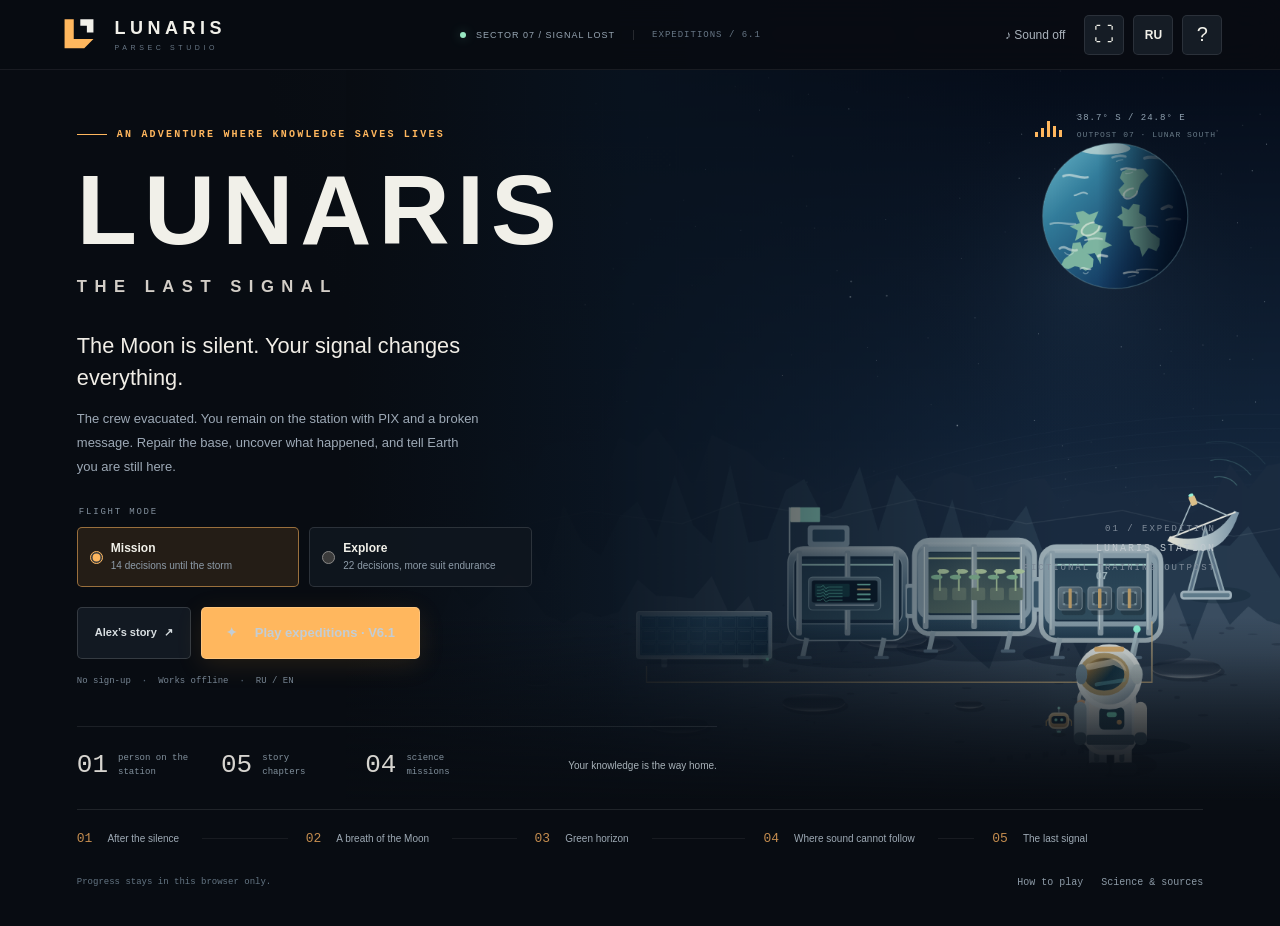
==== LUNARIS-Play.html @ d99a349c "Publish LUNARIS by Parsec Studio with Space Apps materials" ====
<!doctype html>
<html lang="en">
  <head>
    <meta charset="utf-8" />
    <meta name="viewport" content="width=device-width,initial-scale=1,viewport-fit=cover" />
    <meta name="theme-color" content="#080c12" />
    <meta
      name="description"
      content="LUNARIS: The Last Signal. Restore a lunar outpost, explore science and find a way home."
    />
    <meta name="color-scheme" content="dark" />
    <meta name="author" content="Parsec Studio" />
    <meta
      name="si-code-assistance"
      content="ChatGPT assisted code development, testing and debugging; human authorship and direction: Parsec Studio."
    />
    <meta
      name="si-artwork"
      content="SI-generated environments carry visible marks; see docs/AI_DISCLOSURE.md and docs/ASSET_MANIFEST.json."
    />
    <meta
      name="si-audio"
      content="Procedural Web Audio effects, no generated speech or AI audio-model service; audio code received ChatGPT assistance."
    />
    <meta name="release-date" content="2026-11-14" />
    <meta name="lunaris-build" content="6.1-studio-cleanup" />
    <title>LUNARIS · The Last Signal | Parsec Studio</title>
    <link
      rel="icon"
      href="data:image/svg+xml,%3Csvg%20xmlns%3D%22http%3A%2F%2Fwww.w3.org%2F2000%2Fsvg%22%20viewBox%3D%220%200%2064%2064%22%20fill%3D%22none%22%3E%0A%20%20%3Ctitle%3ELUNARIS%3C%2Ftitle%3E%0A%20%20%3Crect%20width%3D%2264%22%20height%3D%2264%22%20rx%3D%2212%22%20fill%3D%22%23080C12%22%2F%3E%0A%20%20%3Cpath%20d%3D%22M10%208h14v30h30L40%2052H10V8Z%22%20fill%3D%22%23FFB75E%22%2F%3E%0A%20%20%3Cpath%20d%3D%22M34%208h20v20H44V18H34V8Z%22%20fill%3D%22%23F1F0E9%22%2F%3E%0A%3C%2Fsvg%3E%0A"
    />
    <style>
:root {
  color-scheme: dark;
  --bg: #09131f;
  --text: #e7f1f4;
  --muted: #a5bac6;
  --mint: #8af3d3;
  --amber: #ffca85;
  --header: 76px;
  font-family:
    Inter,
    ui-sans-serif,
    -apple-system,
    BlinkMacSystemFont,
    'Segoe UI',
    Arial,
    sans-serif;
}
* {
  box-sizing: border-box;
}
html,
body {
  margin: 0;
  min-height: 100%;
  background: var(--bg);
  color: var(--text);
}
body {
  overscroll-behavior: none;
}
button,
input {
  font: inherit;
}
button {
  color: inherit;
  cursor: pointer;
  border: 0;
  transition:
    background 0.15s,
    transform 0.15s;
}
button:disabled {
  opacity: 0.45;
  cursor: not-allowed;
}
button:active:not(:disabled) {
  transform: translateY(1px);
}
button,
input,
a {
  -webkit-tap-highlight-color: transparent;
}
button:focus-visible,
input:focus-visible,
a:focus-visible,
canvas:focus-visible {
  outline: 2px solid var(--mint);
  outline-offset: 4px;
}
[hidden] {
  display: none !important;
}
h1,
h2,
h3,
p {
  margin-top: 0;
}
h2 {
  font-size: 27px;
  letter-spacing: -0.5px;
  margin-bottom: 0;
}
p {
  line-height: 1.7;
}
a {
  color: var(--mint);
  text-underline-offset: 4px;
}
svg {
  display: block;
  max-width: 100%;
}
.topbar {
  height: var(--header);
  display: flex;
  align-items: center;
  justify-content: space-between;
  padding: 0 clamp(18px, 4vw, 64px);
  gap: 15px;
  border-bottom: 1px solid #243845;
  position: relative;
  z-index: 2;
  background: #09131ff5;
}
.brand {
  display: flex;
  gap: 14px;
  align-items: center;
  background: none;
  text-align: left;
  font-weight: 800;
  font-size: 20px;
  letter-spacing: 4px;
  padding: 0;
}
.brand small {
  display: block;
  font-size: 8px;
  font-weight: 500;
  letter-spacing: 2.7px;
  color: #a2b6c3;
  margin-top: 5px;
}

.brand-mark {
  display: block;
  width: 42px;
  height: 42px;
  flex: 0 0 42px;
}
.brand-mark svg {
  display: block;
  width: 100%;
  height: 100%;
}
@media (max-width: 700px) {
  .brand-mark {
    width: 32px;
    height: 32px;
    flex-basis: 32px;
  }
}

.status {
  display: flex;
  gap: 10px;
  align-items: center;
  font-size: 10px;
  letter-spacing: 1.5px;
  color: #a9beca;
}
.status i,
.location i {
  width: 6px;
  height: 6px;
  border-radius: 50%;
  background: var(--mint);
  display: block;
  box-shadow: 0 0 12px #8af3d355;
  flex: none;
}
.top-actions {
  display: flex;
  align-items: center;
  gap: 10px;
}
.quiet {
  background: none;
  color: var(--muted);
  padding: 10px;
  min-height: 40px;
  font-size: 12px;
}
.language,
.square {
  background: #142633;
  border: 1px solid #385360;
  border-radius: 7px;
  min-width: 40px;
  height: 40px;
  display: grid;
  place-items: center;
}
.language {
  font-size: 12px;
  font-weight: 750;
}
.square {
  font-size: 20px;
}
.home {
  position: relative;
  isolation: isolate;
  overflow: hidden;
  max-width: 1600px;
  margin: auto;
  min-height: calc(100svh - var(--header));
  padding: 62px clamp(22px, 5vw, 80px) 24px;
}
.cover-wrap {
  position: absolute;
  z-index: -1;
  top: -25px;
  right: -80px;
  width: 1100px;
  height: 745px;
  pointer-events: none;
}
.cover-wrap:after {
  content: '';
  position: absolute;
  inset: 0;
  background: linear-gradient(0deg, var(--bg), transparent 28%);
}
#cover {
  width: 100%;
  height: 100%;
  object-fit: cover;
  image-rendering: pixelated;
}
.hero {
  max-width: 555px;
}
.eyebrow {
  font-size: 11px;
  letter-spacing: 2px;
  text-transform: uppercase;
  display: flex;
  align-items: center;
  gap: 10px;
  font-weight: 650;
  color: var(--mint);
  margin-bottom: 23px;
}
.eyebrow i {
  width: 25px;
  height: 1px;
  background: var(--mint);
}
h1 {
  font-size: clamp(58px, 6.3vw, 92px);
  line-height: 1;
  letter-spacing: 7px;
  margin: 0 0 25px;
  font-weight: 850;
}
h1 span {
  font-size: clamp(13px, 1.4vw, 21px);
  letter-spacing: 6px;
  display: block;
  margin-top: 14px;
  color: #bfd5de;
  font-weight: 550;
  line-height: 1.5;
}
.tagline {
  font-size: 18px;
  line-height: 1.6;
  max-width: 420px;
  margin-bottom: 14px;
}
.story {
  color: #afc4d1;
  font-size: 14px;
  max-width: 400px;
  line-height: 1.85;
  margin-bottom: 24px;
}
.mode {
  border: 0;
  padding: 0;
  margin: 0 0 21px;
  display: flex;
  gap: 8px;
  max-width: 480px;
}
.mode legend {
  font-size: 10px;
  letter-spacing: 1.3px;
  color: #a5bdc8;
  text-transform: uppercase;
  margin-bottom: 9px;
}
.mode label {
  display: flex;
  align-items: center;
  gap: 8px;
  border: 1px solid #395462;
  border-radius: 8px;
  background: #10212deb;
  padding: 11px;
  cursor: pointer;
  flex: 1;
}
.mode label:has(input:checked) {
  border-color: #83d7bc;
  background: #17342fe8;
}
.mode input {
  accent-color: var(--mint);
  margin: 0;
}
.mode strong {
  font-size: 12px;
  display: block;
  margin-bottom: 4px;
}
.mode small {
  font-size: 10px;
  color: #b0c4cd;
  display: block;
  line-height: 1.4;
}
.hero-buttons {
  display: flex;
  gap: 10px;
  flex-wrap: wrap;
}
.primary,
.secondary,
.action {
  display: inline-flex;
  align-items: center;
  justify-content: center;
  gap: 18px;
  border-radius: 8px;
  min-height: 48px;
  padding: 13px 24px;
  font-size: 14px;
  font-weight: 700;
  line-height: 1.4;
}
.primary {
  background: var(--mint);
  color: #112820;
  border: 1px solid var(--mint);
}
.primary:hover {
  background: #b0ffe6;
}
.secondary {
  background: #142937;
  border: 1px solid #3d5e6b;
  color: #d6e8ed;
}
.secondary:hover {
  background: #254250;
  border-color: #6b9f9c;
}
.hero-buttons .primary {
  min-width: 220px;
}
.features {
  display: flex;
  align-items: center;
  gap: 10px;
  margin-top: 17px;
  color: #a4bbc8;
  font-size: 10px;
}
.features b {
  color: #688897;
}
.stamp {
  position: absolute;
  right: 7%;
  top: 35%;
  text-align: right;
  display: flex;
  flex-direction: column;
  gap: 5px;
  color: #8ba8bb;
  font:
    10px ui-monospace,
    monospace;
  letter-spacing: 1px;
}
.stamp strong {
  color: #b6c6d0;
  font-size: 10px;
  font-weight: 500;
}
.stamp small {
  font-size: 8px;
}
.chapter-preview {
  display: grid;
  grid-template-columns: repeat(5, minmax(0, 1fr));
  border-top: 1px solid #314552;
  margin-top: 65px;
  padding-top: 22px;
  gap: 18px;
}
.preview {
  display: flex;
  align-items: center;
  gap: 12px;
  min-width: 0;
}
.preview span {
  font:
    20px ui-monospace,
    monospace;
  color: #658599;
}
.preview strong {
  font-size: 11px;
  font-weight: 500;
  line-height: 1.5;
  color: #c2d4de;
}
.home-footer {
  display: flex;
  justify-content: space-between;
  gap: 20px;
  align-items: center;
  margin-top: 28px;
  font-size: 10px;
  color: #9eb5c3;
}
.home-footer div {
  display: flex;
  gap: 18px;
}
.home-footer button {
  background: none;
  padding: 8px 0;
  color: #bfd2dc;
  font-size: 11px;
  min-height: 40px;
}
.game {
  height: calc(100dvh - var(--header));
  min-height: 550px;
  display: flex;
  flex-direction: column;
  max-width: 1600px;
  margin: auto;
}
.instruments {
  display: flex;
  gap: 24px;
  padding: 14px 24px;
  border-bottom: 1px solid #263e4b;
  background: #0d1b27;
}
.resources {
  display: grid;
  grid-template-columns: repeat(4, minmax(0, 1fr));
  gap: 26px;
  flex: 1;
}
.resource {
  min-width: 0;
  --color: #8af3d3;
}
.resource[data-key='air'] {
  --color: #85ccf6;
}
.resource[data-key='water'] {
  --color: #aaaefe;
}
.resource[data-key='crops'] {
  --color: #c0dd8f;
}
.resource-top {
  display: flex;
  justify-content: space-between;
  gap: 6px;
  font-size: 11px;
  line-height: 1.4;
  align-items: center;
  color: #c3d4de;
}
.resource strong {
  font:
    17px ui-monospace,
    monospace;
  color: var(--text);
}
.meter {
  height: 3px;
  background: #2d4654;
  margin-top: 9px;
  overflow: hidden;
}
.meter i {
  display: block;
  height: 100%;
  background: var(--color);
  transition: width 0.2s;
}
.resource.low .meter i {
  background: #ffae99;
}
.countdown {
  display: grid;
  grid-template-columns: auto 36px;
  gap: 6px 14px;
  align-items: center;
  min-width: 155px;
  border-left: 1px solid #314651;
  padding-left: 24px;
}
.countdown > span {
  font-size: 10px;
  max-width: 120px;
  color: #bed1dc;
  line-height: 1.4;
}
.countdown strong {
  font:
    26px ui-monospace,
    monospace;
  color: var(--amber);
  grid-row: span 2;
}
.countdown > div {
  height: 3px;
  background: #33404b;
}
.countdown i {
  display: block;
  height: 3px;
  background: var(--amber);
}
.objective-row {
  display: flex;
  align-items: center;
  gap: 14px;
  padding: 13px 24px;
  background: #122735;
  border-bottom: 1px solid #3b5461;
  min-height: 76px;
}
.chapter-number {
  border: 1px solid #4a6976;
  color: var(--mint);
  font:
    22px ui-monospace,
    monospace;
  min-width: 43px;
  height: 43px;
  display: grid;
  place-items: center;
  border-radius: 6px;
}
.objective-copy {
  flex: 1;
  min-width: 0;
}
.objective-copy > span {
  font-size: 10px;
  color: #afc5d2;
  letter-spacing: 1px;
  text-transform: uppercase;
  display: block;
  margin-bottom: 5px;
}
.objective-copy strong {
  font-size: 12px;
  font-weight: 500;
  line-height: 1.45;
  display: block;
}
.dots {
  display: flex;
  gap: 5px;
  margin: 0 15px;
}
.dots i {
  width: 15px;
  height: 4px;
  background: #35515e;
}
.dots i.active {
  background: var(--mint);
}
.dots i.past {
  background: #3e9b88;
}
.stage {
  position: relative;
  min-height: 250px;
  flex: 1;
  overflow: hidden;
  background: #102030;
}
#world {
  width: 100%;
  height: 100%;
  display: block;
  touch-action: none;
  outline-offset: -3px;
  image-rendering: pixelated;
}
.location {
  position: absolute;
  left: 20px;
  top: 17px;
  padding: 9px 12px;
  border: 1px solid #426473;
  background: #0c1b29ed;
  border-radius: 5px;
  display: flex;
  align-items: center;
  gap: 9px;
  font:
    10px ui-monospace,
    monospace;
  pointer-events: none;
  max-width: calc(100% - 40px);
}
#suit {
  color: var(--amber);
  border-left: 1px solid #46606a;
  padding-left: 10px;
}
.pix {
  position: absolute;
  left: 20px;
  bottom: 18px;
  max-width: 330px;
  display: flex;
  gap: 11px;
  align-items: center;
  background: #0b1c2df2;
  border: 1px solid #456271;
  border-radius: 9px;
  padding: 12px;
}
.pix-face {
  background: #ffcc8b;
  color: #1c3447;
  border: 3px solid #9f8d73;
  display: grid;
  place-items: center;
  width: 32px;
  height: 30px;
  flex: none;
  font-size: 20px;
  box-shadow: 0 3px 0 #102534;
}
.pix div > span {
  font-size: 9px;
  color: #ffcf91;
  letter-spacing: 1px;
}
.pix p {
  font-size: 10px;
  line-height: 1.55;
  color: #cee0e8;
  margin: 4px 0 0;
}
.pix button {
  background: #254554;
  color: #c9e9ea;
  border-radius: 5px;
  min-width: 32px;
  height: 36px;
}
.nearby {
  position: absolute;
  left: 50%;
  bottom: 25px;
  transform: translateX(-50%);
  background: #15382ff2;
  border: 1px solid #6ac9ad;
  color: #c4ffe9;
  padding: 9px 13px;
  border-radius: 7px;
  font-size: 11px;
  pointer-events: none;
  max-width: 90%;
  text-align: center;
}
.nearby:empty {
  display: none;
}
.controls {
  display: flex;
  align-items: center;
  gap: 22px;
  padding: 10px 24px;
  background: #0d1b27;
  border-top: 1px solid #304b5b;
  flex-shrink: 0;
}
.keyboard {
  display: flex;
  gap: 10px;
  align-items: center;
  color: #afc5d2;
  font-size: 11px;
  flex: 1;
}
kbd {
  font:
    10px ui-monospace,
    monospace;
  border: 1px solid #476574;
  padding: 7px;
  border-radius: 4px;
  background: #1a2c3a;
  color: #d2e5ec;
}
.tools {
  display: flex;
  gap: 9px;
}
.compact {
  padding: 9px 12px;
  font-size: 11px;
  gap: 8px;
  min-height: 40px;
}
.compact b {
  font-size: 18px;
}
.action {
  background: #213c3d;
  color: #aeffe2;
  border: 1px solid #4a8d7d;
  min-width: 135px;
  min-height: 44px;
  padding: 10px 16px;
  gap: 12px;
}
.action.ready {
  background: #8af3d3;
  color: #10291f;
}
.action b {
  font:
    12px ui-monospace,
    monospace;
  border: 1px solid currentColor;
  border-radius: 4px;
  width: 22px;
  height: 22px;
  display: grid;
  place-items: center;
}
.model-note {
  font-size: 9px;
  color: #9eb4c2;
  text-align: center;
  padding: 4px 12px 7px;
  margin: 0;
  line-height: 1.3;
}
.dpad {
  display: none;
}
.modal {
  position: fixed;
  inset: 0;
  background: #020a14c9;
  backdrop-filter: blur(7px);
  z-index: 20;
  display: flex;
  align-items: center;
  justify-content: center;
  padding: 24px;
  overflow: auto;
}
.modal-panel {
  width: 590px;
  max-width: 100%;
  max-height: calc(100dvh - 48px);
  overflow: auto;
  background: #102131;
  border: 1px solid #526f7d;
  border-radius: 16px;
  padding: 28px;
  box-shadow: 0 30px 100px #0008;
  scrollbar-color: #547b8d #122330;
  overscroll-behavior: contain;
}
.modal-panel > header {
  display: flex;
  align-items: flex-start;
  justify-content: space-between;
  gap: 15px;
  margin-bottom: 20px;
}
.modal .eyebrow {
  font-size: 9px;
  margin-bottom: 11px;
}
.modal .square {
  flex: none;
}
.modal footer {
  display: flex;
  gap: 10px;
  flex-wrap: wrap;
  margin-top: 23px;
}
.modal footer:empty {
  display: none;
}
#modal-body > p {
  font-size: 13px;
  color: #c2d5de;
  margin-bottom: 18px;
}
.modal footer .primary {
  flex: 1;
}
.brief-count {
  display: block;
  font:
    65px ui-monospace,
    monospace;
  color: #8af3d3;
  margin: 18px 0 24px;
  opacity: 0.7;
}
.note {
  padding: 14px 16px;
  background: #1a3343;
  border-left: 2px solid var(--mint);
  font-size: 12px;
  color: #ccdee6;
  line-height: 1.7;
  margin: 16px 0;
  border-radius: 0 7px 7px 0;
}
.note.warning {
  border-color: var(--amber);
  color: #f3d1a7;
}
.source-list {
  padding-left: 20px;
  display: grid;
  gap: 13px;
  font-size: 12px;
  line-height: 1.5;
}
.source-list a {
  overflow-wrap: anywhere;
}
.archive {
  border: 1px solid #466271;
  background: #142e40;
  padding: 17px;
  border-radius: 9px;
  margin: 20px 0;
}
.archive h3 {
  font:
    11px ui-monospace,
    monospace;
  color: var(--amber);
  letter-spacing: 1px;
}
.archive p {
  font-size: 12px;
  color: #c5d8e1;
}
.archive a {
  font-size: 12px;
  display: inline-block;
  margin: 4px 14px 4px 0;
}
.credit {
  font-size: 10px !important;
  line-height: 1.7;
  color: #acc2cf !important;
  border-top: 1px solid #334a58;
  padding-top: 14px;
}
.circuit-labels {
  display: flex;
  justify-content: space-between;
  color: var(--mint);
  font:
    10px ui-monospace,
    monospace;
  margin: 16px 0 9px;
}
.circuit {
  display: grid;
  grid-template-columns: repeat(4, 1fr);
  gap: 6px;
  padding: 10px;
  background: #081723;
  border: 1px solid #2d4d5d;
  border-radius: 9px;
}
.tile {
  padding: 0;
  aspect-ratio: 1.35;
  background: #223e51;
  border: 1px solid #4e7184;
  border-radius: 5px;
  display: grid;
  place-items: center;
}
.tile:hover {
  background: #35596b;
}
.tile svg {
  width: 64%;
  height: 90%;
}
.circuit-state {
  margin: 12px 0;
  font:
    11px ui-monospace,
    monospace;
  color: var(--amber);
}
.circuit-state.good {
  color: var(--mint);
}
.mini-hint {
  background: none;
  padding: 7px 0;
  color: #a2ead6;
  font-size: 11px;
  text-decoration: underline;
  text-underline-offset: 4px;
  min-height: 36px;
}
.error {
  font-size: 12px;
  color: #ffb6a6;
  line-height: 1.6;
  margin-top: 12px;
}
.error:empty {
  display: none;
}
.allocation {
  display: flex;
  gap: 12px;
  align-items: center;
  padding: 14px 0;
  border-bottom: 1px solid #304959;
}
.allocation-label {
  flex: 1;
  font-size: 13px;
}
.allocation-label small {
  display: block;
  color: #b0c8d4;
  margin-top: 5px;
  font-size: 11px;
}
.stepper {
  display: flex;
  align-items: center;
  gap: 12px;
}
.stepper button {
  width: 42px;
  height: 42px;
  background: #284b5f;
  border: 1px solid #5e8295;
  border-radius: 7px;
  font-size: 20px;
}
.stepper output {
  font:
    22px ui-monospace,
    monospace;
  width: 24px;
  text-align: center;
}
.allocation-total {
  display: flex;
  justify-content: space-between;
  margin: 17px 0;
  font-size: 13px;
}
.allocation-total strong {
  color: var(--mint);
}
.choice {
  width: 100%;
  text-align: left;
  border: 1px solid #4a6c7d;
  border-radius: 10px;
  padding: 18px;
  background: #193546;
  margin-top: 12px;
  display: block;
}
.choice:hover:not(:disabled) {
  border-color: #89dbbd;
  background: #254b55;
}
.choice strong {
  display: block;
  font-size: 15px;
  margin-bottom: 8px;
  color: #e3fff3;
}
.choice p {
  font-size: 12px;
  line-height: 1.75;
  margin: 0;
  color: #c5dbe4;
}
.forecast {
  display: flex;
  gap: 10px;
  flex-wrap: wrap;
  border-top: 1px solid #476473;
  margin-top: 13px;
  padding-top: 11px;
  font:
    10px ui-monospace,
    monospace;
  color: #bad1dc;
}
.forecast b {
  font-weight: 500;
  color: var(--mint);
}
.radio-visual {
  height: 100px;
  border: 1px solid #34566b;
  background: #081b2c;
  border-radius: 8px;
  margin-bottom: 18px;
  overflow: hidden;
  display: grid;
  place-items: center;
}
.radio-visual svg {
  width: 100%;
  height: 85px;
}
.quality {
  font:
    12px ui-monospace,
    monospace;
  color: #a4f3db;
  margin: 9px 0;
}
.range {
  display: block;
  margin: 18px 0;
  color: #d1e6ed;
  font-size: 12px;
}
.range span {
  display: flex;
  justify-content: space-between;
  margin-bottom: 12px;
}
.range input {
  width: 100%;
  accent-color: var(--mint);
  height: 28px;
  cursor: pointer;
}
.map-canvas {
  display: block;
  width: 100%;
  height: auto;
  border: 1px solid #4c6d7d;
  border-radius: 8px;
  image-rendering: pixelated;
}
.journal-entry {
  padding: 15px 0;
  border-bottom: 1px solid #304959;
}
.journal-entry h3 {
  font-size: 14px;
  margin-bottom: 7px;
}
.journal-entry p {
  font-size: 12px;
  color: #bdd4df;
  margin-bottom: 0;
}
.trace-mini {
  font-size: 11px;
  line-height: 1.65;
  display: flex;
  gap: 10px;
  padding: 10px 0;
  border-bottom: 1px solid #304959;
  color: #bfd7e2;
}
.trace-mini > span {
  color: var(--mint);
  font-family: ui-monospace, monospace;
  min-width: 20px;
}
.ending {
  max-width: 1000px;
  padding: 50px 28px 40px;
  margin: auto;
}
.ending-top {
  display: grid;
  grid-template-columns: 100px 1fr;
  gap: 30px;
  margin-bottom: 30px;
  align-items: center;
}
.emblem {
  height: 100px;
  width: 100px;
  border: 1px solid #5a9d8a;
  border-radius: 50%;
  display: grid;
  place-items: center;
  color: var(--mint);
  font-size: 45px;
  box-shadow:
    0 0 55px #70dfb710,
    inset 0 0 35px #70dfb710;
}
.emblem.failed {
  color: var(--amber);
  border-color: #a08061;
}
.ending-top .eyebrow {
  margin-bottom: 12px;
}
.ending-top h1 {
  font-size: 34px;
  letter-spacing: -1px;
  margin: 0 0 13px;
  line-height: 1.2;
}
.ending-top p {
  font-size: 13px;
  line-height: 1.8;
  color: #bed4df;
  margin: 0;
}
.summary {
  display: grid;
  grid-template-columns: repeat(4, 1fr);
  border: 1px solid #456473;
  border-radius: 11px;
  background: #122a39;
  margin-bottom: 28px;
}
.summary > div {
  padding: 18px 20px;
  border-right: 1px solid #456473;
}
.summary > div:last-child {
  border: 0;
}
.summary span {
  display: block;
  font-size: 11px;
  color: #b7d0dc;
}
.summary strong {
  display: block;
  font:
    27px ui-monospace,
    monospace;
  color: #c9f6e7;
  margin-top: 10px;
}
.replay {
  padding: 24px;
  border: 1px solid #3f6070;
  background: #102332;
  border-radius: 12px;
}
.replay h2 {
  font-size: 20px;
}
.replay p {
  font-size: 12px;
  color: #b2cbd7;
  margin: 10px 0 16px;
}
.chart {
  width: 100%;
  height: 180px;
}
.legend {
  display: flex;
  flex-wrap: wrap;
  gap: 16px;
  font-size: 10px;
  color: #c5d5db;
  margin: 7px 0 20px;
}
.legend span {
  display: flex;
  align-items: center;
  gap: 6px;
}
.legend i {
  width: 15px;
  height: 3px;
}
.decision-list {
  max-height: 220px;
  overflow: auto;
  display: grid;
  gap: 6px;
}
.decision {
  display: flex;
  gap: 12px;
  align-items: center;
  text-align: left;
  border: 1px solid #3b5968;
  border-radius: 6px;
  padding: 11px;
  background: #183344;
}
.decision.selected {
  border-color: #70cfb2;
  background: #254b4e;
}
.decision > span {
  font:
    12px ui-monospace,
    monospace;
  color: #9aedcd;
}
.decision strong {
  font-size: 11px;
  font-weight: 500;
  flex: 1;
}
.decision small {
  font:
    10px ui-monospace,
    monospace;
  color: #b2cbd7;
}
.detail {
  color: #d2e8eb;
  font-size: 12px;
  line-height: 1.7;
  padding-top: 12px;
}
.end-buttons {
  display: flex;
  gap: 10px;
  flex-wrap: wrap;
  margin-top: 24px;
}
.end-buttons button {
  font-size: 12px;
  padding: 11px 17px;
}
.ending-footer {
  font-size: 10px;
  color: #a6c1cf;
  margin-top: 22px;
}
.toast {
  position: fixed;
  z-index: 40;
  left: 50%;
  bottom: 25px;
  transform: translateX(-50%);
  max-width: min(550px, calc(100% - 30px));
  background: #294955;
  border: 1px solid #90b5a9;
  border-radius: 9px;
  box-shadow: 0 8px 35px #0006;
  padding: 13px 20px;
  font-size: 12px;
  line-height: 1.6;
  text-align: center;
  color: #e2fff0;
}
@media (min-width: 1450px) {
  .home {
    padding-top: 85px;
  }
  .cover-wrap {
    width: 1230px;
    height: 830px;
    right: -20px;
    top: -10px;
  }
  .chapter-preview {
    margin-top: 80px;
  }
  .story {
    max-width: 430px;
  }
}
@media (max-width: 1050px) {
  .status {
    display: none;
  }
  .home {
    padding-top: 48px;
  }
  .cover-wrap {
    right: -215px;
    top: 60px;
    width: 1000px;
    height: 680px;
    opacity: 0.75;
  }
  .stamp {
    display: none;
  }
  .pix {
    max-width: 280px;
  }
  .nearby {
    left: auto;
    right: 20px;
    transform: none;
    max-width: 42%;
  }
  .keyboard span {
    display: none;
  }
  .dots {
    margin: 0;
  }
  .instruments {
    gap: 14px;
  }
  .resources {
    gap: 15px;
  }
}
@media (max-width: 700px) {
  :root {
    --header: 64px;
  }
  .topbar {
    padding: 0 17px;
  }
  .brand {
    font-size: 16px;
    letter-spacing: 3px;
    gap: 10px;
  }

  .brand small {
    font-size: 7px;
    letter-spacing: 2px;
  }
  .top-actions {
    gap: 6px;
  }
  .quiet {
    font-size: 19px;
    padding: 8px;
  }
  .quiet span {
    display: none;
  }
  .language {
    min-height: 38px;
    min-width: 40px;
  }
  .top-actions .square {
    height: 38px;
    min-width: 36px;
  }
  .home {
    padding: 36px 23px 18px;
  }
  .cover-wrap {
    top: 0;
    right: -250px;
    width: 980px;
    height: 680px;
    opacity: 0.5;
  }
  .cover-wrap:after {
    background:
      linear-gradient(0deg, var(--bg), transparent 40%),
      linear-gradient(90deg, #09131f66, transparent);
  }
  .eyebrow {
    font-size: 9px;
    margin-bottom: 20px;
  }
  h1 {
    font-size: 58px;
    letter-spacing: 4px;
  }
  h1 span {
    font-size: 13px;
    letter-spacing: 4px;
  }
  .tagline {
    font-size: 16px;
    max-width: 330px;
  }
  .story {
    font-size: 12px;
    line-height: 1.8;
    max-width: 350px;
    color: #c9dce7;
  }
  .mode {
    max-width: 410px;
  }
  .mode label {
    padding: 10px;
    gap: 6px;
  }
  .mode small {
    font-size: 10px;
  }
  .hero-buttons .primary {
    min-width: 185px;
  }
  .features {
    font-size: 9px;
    gap: 8px;
  }
  .chapter-preview {
    gap: 12px 10px;
    grid-template-columns: repeat(3, 1fr);
    margin-top: 35px;
    padding-top: 18px;
  }
  .preview {
    gap: 8px;
  }
  .preview span {
    font-size: 16px;
  }
  .preview strong {
    font-size: 10px;
  }
  .home-footer {
    margin-top: 20px;
    flex-direction: column;
    gap: 2px;
    align-items: flex-start;
    font-size: 9px;
  }
  .home-footer div {
    gap: 20px;
  }
  .home-footer button {
    font-size: 10px;
  }
  .game {
    height: calc(100dvh - 64px);
    min-height: 520px;
  }
  .instruments {
    padding: 10px 12px;
    gap: 10px;
  }
  .resources {
    gap: 12px;
  }
  .resource-top {
    font-size: 9px;
    flex-wrap: wrap;
    gap: 1px;
    line-height: 1.15;
  }
  .resource strong {
    font-size: 16px;
  }
  .meter {
    margin-top: 7px;
  }
  .countdown {
    min-width: 55px;
    width: 55px;
    padding-left: 10px;
    display: flex;
    flex-direction: column;
    align-items: center;
    gap: 4px;
  }
  .countdown > span {
    font-size: 7px;
    text-align: center;
    line-height: 1.15;
  }
  .countdown strong {
    font-size: 21px;
  }
  .countdown > div {
    width: 33px;
  }
  .objective-row {
    padding: 10px 12px;
    gap: 9px;
    min-height: 73px;
  }
  .chapter-number {
    font-size: 17px;
    min-width: 32px;
    height: 34px;
  }
  .objective-copy > span {
    font-size: 8px;
    margin-bottom: 4px;
    letter-spacing: 0.6px;
  }
  .objective-copy strong {
    font-size: 10px;
    line-height: 1.4;
  }
  .objective-row .square {
    min-width: 33px;
    height: 34px;
    font-size: 15px;
  }
  .dots {
    display: none;
  }
  .stage {
    min-height: 235px;
  }
  .location {
    top: 10px;
    left: 10px;
    padding: 7px 9px;
    font-size: 8px;
    max-width: calc(100% - 20px);
  }
  .pix {
    left: 10px;
    bottom: 10px;
    right: 10px;
    max-width: none;
    padding: 8px;
    gap: 8px;
  }
  .pix-face {
    width: 26px;
    height: 25px;
    border-width: 2px;
  }
  .pix p {
    font-size: 9px;
    line-height: 1.35;
    margin-top: 3px;
  }
  .pix div > span {
    font-size: 8px;
  }
  .pix button {
    height: 32px;
    min-width: 32px;
  }
  .nearby {
    bottom: 81px;
    left: 50%;
    right: auto;
    transform: translateX(-50%);
    max-width: 90%;
    font-size: 10px;
    padding: 7px 10px;
    white-space: nowrap;
  }
  .controls {
    gap: 9px;
    padding: 10px 14px 6px;
    justify-content: space-between;
  }
  .keyboard {
    display: none;
  }
  .dpad {
    display: grid;
    grid-template-columns: repeat(3, 38px);
    grid-template-rows: repeat(2, 38px);
    gap: 4px;
    flex: none;
    touch-action: none;
  }
  .dpad button {
    border: 1px solid #5d8191;
    border-radius: 8px;
    background: #264a60;
    color: #e1f6f7;
    font-size: 15px;
    touch-action: none;
    user-select: none;
    -webkit-user-select: none;
  }
  .dpad button.held {
    background: #417667;
    border-color: #a9ffdf;
  }
  .dpad button[data-dir='up'] {
    grid-column: 2;
  }
  .dpad button[data-dir='left'] {
    grid-column: 1;
    grid-row: 2;
  }
  .dpad button[data-dir='down'] {
    grid-column: 2;
    grid-row: 2;
  }
  .dpad button[data-dir='right'] {
    grid-column: 3;
    grid-row: 2;
  }
  .tools {
    flex-direction: column;
    gap: 6px;
  }
  .compact {
    font-size: 9px;
    padding: 5px 8px;
    min-height: 34px;
    gap: 5px;
  }
  .compact b {
    font-size: 14px;
  }
  .action {
    min-width: 82px;
    max-width: 115px;
    min-height: 70px;
    padding: 10px 9px;
    border-radius: 15px;
    flex-direction: column;
    gap: 5px;
    font-size: 10px;
    touch-action: manipulation;
  }
  .action b {
    font-size: 13px;
    height: 22px;
    width: 22px;
  }
  .model-note {
    font-size: 7px;
    padding-bottom: max(6px, env(safe-area-inset-bottom));
    padding-top: 5px;
  }
  .modal {
    padding: 12px;
  }
  .modal-panel {
    padding: 20px;
    max-height: calc(100dvh - 24px);
    border-radius: 13px;
  }
  .modal-panel > header {
    gap: 8px;
    margin-bottom: 17px;
  }
  .modal h2 {
    font-size: 23px;
  }
  .modal .eyebrow {
    font-size: 8px;
    margin-bottom: 8px;
  }
  .modal .square {
    min-width: 35px;
    height: 35px;
  }
  .modal footer {
    gap: 8px;
  }
  .modal footer .primary,
  .modal footer .secondary {
    font-size: 12px;
    padding: 12px 15px;
    min-height: 46px;
  }
  #modal-body > p {
    font-size: 12px;
    line-height: 1.7;
  }
  .circuit {
    gap: 5px;
    padding: 8px;
  }
  .tile {
    aspect-ratio: 1.15;
  }
  .choice {
    padding: 15px;
  }
  .choice strong {
    font-size: 14px;
  }
  .choice p {
    font-size: 11px;
  }
  .forecast {
    font-size: 9px;
    gap: 9px;
  }
  .allocation {
    gap: 6px;
  }
  .allocation-label {
    font-size: 12px;
  }
  .allocation-label small {
    font-size: 10px;
  }
  .stepper {
    gap: 8px;
  }
  .stepper button {
    width: 38px;
    height: 42px;
  }
  .note {
    font-size: 11px;
    padding: 12px;
  }
  .ending {
    padding: 28px 18px;
  }
  .ending-top {
    grid-template-columns: 1fr;
    gap: 18px;
  }
  .emblem {
    width: 66px;
    height: 66px;
    font-size: 30px;
  }
  .ending-top h1 {
    font-size: 29px;
  }
  .summary {
    grid-template-columns: repeat(2, 1fr);
  }
  .summary > div {
    padding: 14px;
    border-bottom: 1px solid #456473;
  }
  .summary > div:nth-child(2) {
    border-right: 0;
  }
  .summary > div:nth-child(n + 3) {
    border-bottom: 0;
  }
  .replay {
    padding: 16px;
  }
  .replay h2 {
    font-size: 18px;
  }
  .end-buttons {
    flex-direction: column;
  }
  .decision small {
    display: none;
  }
  .legend {
    gap: 12px;
    font-size: 9px;
  }
  .toast {
    bottom: 15px;
    font-size: 11px;
    padding: 12px 15px;
  }
}
@media (max-width: 360px) {
  .home {
    padding: 28px 18px 15px;
  }
  h1 {
    font-size: 48px;
  }
  .mode {
    gap: 6px;
  }
  .mode label {
    padding: 8px;
  }
  .mode small {
    font-size: 9px;
  }
  .topbar {
    padding: 0 12px;
  }
  .top-actions {
    gap: 3px;
  }
  .brand {
    font-size: 14px;
    gap: 8px;
  }
  .controls {
    padding: 8px 10px 4px;
    gap: 7px;
  }
  .dpad {
    grid-template-columns: repeat(3, 34px);
    grid-template-rows: repeat(2, 36px);
  }
  .action {
    min-width: 77px;
  }
  .resources {
    gap: 8px;
  }
  .modal-panel {
    padding: 16px;
  }
  .stepper {
    gap: 6px;
  }
  .stepper button {
    width: 34px;
  }
  .hero-buttons .primary {
    min-width: 165px;
    padding: 12px 17px;
  }
  .hero-buttons .secondary {
    padding: 12px 15px;
  }
  .resource strong {
    font-size: 15px;
  }
}
@media (pointer: coarse) and (min-width: 701px) {
  .keyboard {
    display: none;
  }
  .dpad {
    display: grid;
    grid-template-columns: repeat(3, 38px);
    grid-template-rows: repeat(2, 36px);
    gap: 4px;
    touch-action: none;
  }
  .dpad button {
    background: #264a60;
    border: 1px solid #5d8191;
    border-radius: 7px;
    touch-action: none;
  }
  .dpad button[data-dir='up'] {
    grid-column: 2;
  }
  .dpad button[data-dir='left'] {
    grid-column: 1;
    grid-row: 2;
  }
  .dpad button[data-dir='down'] {
    grid-column: 2;
    grid-row: 2;
  }
  .dpad button[data-dir='right'] {
    grid-column: 3;
    grid-row: 2;
  }
  .controls {
    justify-content: space-between;
  }
}
@media (max-height: 540px) and (min-width: 701px) {
  :root {
    --header: 50px;
  }
  .topbar {
    padding: 0 18px;
  }
  .game {
    min-height: 365px;
  }
  .instruments {
    padding: 6px 16px;
  }
  .objective-row {
    min-height: 52px;
    padding: 6px 16px;
  }
  .chapter-number {
    height: 32px;
    font-size: 18px;
  }
  .stage {
    min-height: 170px;
  }
  .pix {
    max-width: 260px;
    padding: 7px;
    bottom: 8px;
  }
  .controls {
    padding: 5px 16px;
  }
  .model-note {
    display: none;
  }
  .modal {
    padding: 12px;
  }
  .modal-panel {
    max-height: calc(100dvh - 24px);
  }
}
@media (prefers-reduced-motion: reduce) {
  * {
    transition: none !important;
    scroll-behavior: auto !important;
  }
}
.modal-actions {
  display: flex;
  gap: 8px;
  flex: none;
  align-items: center;
}
.modal-panel #modal-body > div > p {
  font-size: 13px;
  color: #c2d5de;
  line-height: 1.75;
}

/* Short phone screens keep the controls visible rather than clipping the canvas. */
@media (max-height: 650px) and (max-width: 700px) {
  .game {
    min-height: 0;
  }
  .stage {
    min-height: 0;
  }
  .pix {
    padding: 7px;
  }
  .pix p {
    font-size: 8px;
  }
  .instruments {
    padding-top: 7px;
    padding-bottom: 7px;
  }
  .control-strip {
    padding-top: 6px;
    padding-bottom: 3px;
  }
}
@media (max-height: 540px) and (min-width: 701px) {
  .game {
    min-height: 0;
  }
  .stage {
    min-height: 0;
  }
  .control-strip {
    padding-top: 5px;
    padding-bottom: 5px;
  }
}

/* Version 2: scanner, scientific discoveries, EVA hazards and mission assessment */
.research-count {
  font:
    700 12px ui-monospace,
    Consolas,
    monospace;
  color: #ffd695;
  border: 1px solid #66583e;
  background: #2e2a28;
  padding: 8px 11px;
  border-radius: 8px;
  white-space: nowrap;
}
.storm-alert,
.eva-alert {
  position: absolute;
  z-index: 4;
  right: 14px;
  top: 16px;
  background: #612721ed;
  border: 1px solid #ff8f7b;
  color: #fff0e7;
  border-radius: 5px;
  font-size: 10px;
  font-weight: 850;
  letter-spacing: 1px;
  padding: 9px 12px;
  box-shadow: 0 0 22px #e65f5944;
  pointer-events: none;
}
.eva-alert {
  top: 52px;
  background: #574323ed;
  border-color: #edbd74;
}
.scan-btn {
  border-color: #f8cf8159 !important;
  background: #3b332c !important;
  color: #ffe0ac !important;
}
.scan-btn:focus-visible {
  outline: 2px solid #ffe0ac;
}
.scanner-target {
  border: 1px solid #506d77;
  border-radius: 9px;
  padding: 12px;
  background: #152d39;
  font-weight: 700;
  color: #e7f5fb;
  margin-bottom: 14px;
}
.scanner-spectrum {
  height: 78px;
  display: flex;
  gap: 2px;
  align-items: end;
  padding: 12px;
  border-radius: 10px;
  background: linear-gradient(180deg, #101f30, #162d3b);
  border: 1px solid #365465;
  margin: 14px 0;
}
.scanner-spectrum i {
  display: block;
  flex: 1;
  min-width: 1px;
  background: linear-gradient(0deg, #467e8f, #89efdd);
  border-radius: 2px 2px 0 0;
}
.scanner-strength {
  display: flex;
  justify-content: space-between;
  gap: 8px;
  font-size: 12px;
  padding: 8px 0;
  color: #a8c7d3;
}
.scanner-strength b {
  font:
    800 22px ui-monospace,
    monospace;
  color: #9affd9;
}
.scan-range-row {
  display: flex;
  justify-content: space-between;
  margin-top: 12px;
  font-size: 12px;
  color: #d3e5e9;
}
.scan-number {
  color: #8ff5d4;
  font:
    700 16px ui-monospace,
    monospace;
}
.scan-range {
  display: block;
  width: 100%;
  height: 34px;
  accent-color: #89efdb;
  margin: 8px 0 20px;
  cursor: pointer;
}
.mission-award {
  display: flex;
  align-items: center;
  gap: 20px;
  padding: 19px 22px;
  border: 1px solid #476f66;
  border-radius: 12px;
  background: linear-gradient(100deg, #183b3a, #142638);
  margin-bottom: 25px;
}
.medal {
  font-size: 25px;
  letter-spacing: 5px;
  color: #f0c779;
  white-space: nowrap;
}
.award-copy small {
  display: block;
  font-size: 10px;
  letter-spacing: 1.2px;
  color: #a5c5bd;
  text-transform: uppercase;
  margin-bottom: 5px;
}
.award-copy h2 {
  font-size: 19px;
  margin: 0 0 6px;
}
.award-copy p {
  font-size: 11px;
  color: #b4d1d4;
  margin: 0;
}
@media (max-width: 700px) {
  .research-count {
    font-size: 9px;
    padding: 6px 7px;
  }
  .storm-alert,
  .eva-alert {
    font-size: 8px;
    right: 8px;
    top: 48px;
    padding: 5px 8px;
    max-width: 63%;
    text-align: right;
  }
  .eva-alert {
    top: 75px;
  }
  .controls .tools {
    gap: 3px;
  }
  .controls .tools .compact {
    min-height: 29px;
    padding: 4px 6px;
  }
  .mission-award {
    padding: 13px;
    gap: 12px;
  }
  .medal {
    font-size: 16px;
    letter-spacing: 0;
  }
  .award-copy h2 {
    font-size: 14px;
  }
}
@media (max-width: 365px) {
  .research-count {
    font-size: 8px;
    padding: 5px;
  }
  .objective-row {
    gap: 5px;
  }
  .controls {
    gap: 5px;
    padding-left: 6px;
    padding-right: 6px;
  }
  .controls .tools .compact {
    font-size: 8px;
  }
}

.pix #lab {
  border: 1px solid #658792;
  background: #1d3c4d;
  color: #c8f5e4;
  min-width: 32px;
  height: 32px;
  line-height: 1;
  font-size: 18px;
  border-radius: 6px;
}
.lab-grid {
  display: grid;
  grid-template-columns: 1fr 1fr;
  gap: 12px;
  margin: 14px 0;
}
.lab-card {
  background: #142b38;
  border: 1px solid #466678;
  border-radius: 9px;
  padding: 15px;
  min-width: 0;
}
.lab-card small {
  font-size: 9px;
  letter-spacing: 1px;
  color: #93b3c1;
}
.lab-card h3 {
  margin: 6px 0 12px;
  font-size: 14px;
  color: #e9f6f3;
}
.lab-values {
  display: grid;
  grid-template-columns: repeat(2, 1fr);
  gap: 8px;
}
.lab-value {
  background: #1b3847;
  border-radius: 5px;
  padding: 9px;
  display: grid;
  gap: 3px;
}
.lab-value span {
  font-size: 9px;
  color: #9ebdc6;
}
.lab-value strong {
  font:
    700 19px ui-monospace,
    monospace;
  color: #baf1e6;
}
.lab-value small {
  color: #ffcfaa;
}
.lab-turns {
  font-size: 10px !important;
  color: #a7c1ca;
  margin: 12px 0 0;
}
.lab-danger {
  font-size: 10px !important;
  color: #ffc1ae !important;
  margin: 10px 0 0;
}
@media (max-width: 480px) {
  .lab-grid {
    grid-template-columns: 1fr;
  }
  .lab-card {
    padding: 12px;
  }
  .pix #lab {
    min-width: 28px;
    height: 28px;
  }
  .pix {
    gap: 6px;
  }
}

/* V3 Science Academy — mission cards, responsive controls and explanatory lab diagrams. */
.academy {
  min-height: calc(100svh - var(--header));
  background: radial-gradient(ellipse at 70% 0%, #173146 0%, #09131f 61%);
  padding: clamp(18px, 3.5vw, 42px);
}
.academy-shell {
  max-width: 1040px;
  margin: 0 auto;
}
.academy-head {
  display: flex;
  gap: 20px;
  justify-content: space-between;
  align-items: center;
  border-bottom: 1px solid #355065;
  padding-bottom: 23px;
  margin-bottom: 26px;
}
.academy-head h1 {
  font-size: clamp(26px, 4vw, 46px);
  letter-spacing: -1px;
  margin: 7px 0 8px;
}
.academy-head p:last-child {
  font-size: 12px;
  color: #9fbdc9;
  margin: 0;
}
.academy-eyebrow,
.academy-level-index {
  font:
    700 11px ui-monospace,
    monospace;
  letter-spacing: 2px;
  color: #8af3d3;
  margin: 0;
}
.academy-intro {
  max-width: 780px;
  color: #c1d6e1;
  font-size: 15px;
  line-height: 1.65;
  margin: 0 0 27px;
}
.academy-cards {
  display: grid;
  grid-template-columns: repeat(2, minmax(0, 1fr));
  gap: 16px;
}
.academy-card {
  background: linear-gradient(150deg, #1b3345, #102333);
  border: 1px solid #3f6476;
  border-radius: 14px;
  padding: 27px;
  display: flex;
  flex-direction: column;
  min-height: 250px;
  box-shadow: 0 15px 35px #01081129;
  transition:
    border-color 0.2s,
    transform 0.2s;
}
.academy-card:hover {
  border-color: #8af3d3;
  transform: translateY(-2px);
}
.academy-card h3 {
  font-size: 20px;
  margin: 14px 0 10px;
}
.academy-card p {
  font-size: 13px;
  line-height: 1.65;
  color: #b7cfdb;
  flex: 1;
  margin: 0 0 20px;
}
.academy-number {
  font:
    700 15px ui-monospace,
    monospace;
  color: #8af3d3;
}
.academy-card-footer {
  display: flex;
  gap: 12px;
  justify-content: space-between;
  align-items: center;
}
.academy-status {
  font-size: 11px;
  color: #b1bbcb;
}
.academy-status.pass {
  color: #a4e9be;
}
.academy-launch {
  border: 1px solid #8af3d3;
  background: #8af3d3;
  color: #112f2d;
  border-radius: 7px;
  padding: 11px 16px;
  font-size: 12px;
  font-weight: 800;
  min-height: 42px;
}
.academy-foot,
.academy-note {
  color: #9eb5c3;
  font-size: 11px;
  margin: 20px 0;
}
.academy-small {
  background: #192f3d;
  border: 1px solid #557185;
  border-radius: 7px;
  padding: 9px 14px;
  font-size: 12px;
  min-height: 40px;
}
.academy-level-header {
  display: flex;
  justify-content: space-between;
  align-items: center;
  gap: 15px;
  margin-bottom: 20px;
}
.academy-illustration {
  height: min(28vw, 230px);
  min-height: 140px;
  overflow: hidden;
  background: #102538;
  border: 1px solid #426476;
  border-radius: 12px;
  margin-bottom: 24px;
  box-shadow: 0 12px 45px #0004;
}
.academy-illustration canvas {
  width: 100%;
  height: 100%;
  display: block;
  object-fit: contain;
}
.academy-work {
  background: #112738;
  border: 1px solid #3e6172;
  border-radius: 14px;
  padding: 23px;
  margin-bottom: 24px;
}
.academy-work h3 {
  font-size: 18px;
  margin: 0 0 16px;
}
.academy-subtitle {
  font-size: 13px;
  color: #c5dbe2;
  margin: 12px 0 16px;
}
.academy-flow {
  margin-bottom: 15px;
}
.academy-step-slots {
  display: grid;
  grid-template-columns: repeat(5, minmax(0, 1fr));
  gap: 8px;
}
.academy-step {
  border: 1px dashed #506f81;
  background: #172f42;
  min-height: 68px;
  padding: 8px;
  border-radius: 9px;
  color: #a6bccc;
  font-size: 12px;
}
.academy-step.filled {
  border-style: solid;
  border-color: #76c5b1;
  background: #1d453f;
  color: #d5fff1;
}
.academy-step:hover {
  border-color: #a0f2d9;
}
.academy-options {
  display: flex;
  gap: 9px;
  flex-wrap: wrap;
}
.academy-option {
  padding: 12px;
  background: #244355;
  color: #e3f5f6;
  border: 1px solid #496e82;
  border-radius: 8px;
  font-size: 12px;
  min-height: 44px;
}
.academy-actions {
  display: flex;
  flex-wrap: wrap;
  gap: 10px;
  margin: 20px 0;
}
.academy-actions > button {
  min-height: 44px;
}
.academy-hint {
  color: #ffe0a8;
  background: #3b3425;
  border-radius: 7px;
  padding: 12px;
  font-size: 12px;
  line-height: 1.6;
  margin: 12px 0;
}
.academy-message {
  font-size: 12px;
  color: #ffc7aa;
  min-height: 17px;
  margin: 9px 0 0;
}
.academy-materials {
  display: grid;
  grid-template-columns: repeat(4, minmax(0, 1fr));
  gap: 10px;
}
.academy-material {
  background: #193546;
  border: 1px solid #4a7180;
  border-radius: 9px;
  padding: 18px 9px;
  display: grid;
  gap: 10px;
  text-align: center;
  min-height: 92px;
}
.academy-material.on {
  background: #245b50;
  border-color: #8af3d3;
  box-shadow: inset 0 0 0 1px #8af3d399;
}
.academy-material strong {
  font-size: 13px;
}
.academy-material small {
  font-size: 10px;
  color: #b8d2dc;
  line-height: 1.45;
}
.academy-range {
  width: 100%;
  margin: 17px 0 25px;
  height: 32px;
  accent-color: #8af3d3;
}
.academy-range-label {
  display: flex;
  justify-content: space-between;
  align-items: center;
  color: #c6e4df;
  font-size: 13px;
}
.academy-range-label output {
  font:
    700 24px ui-monospace,
    monospace;
  color: #8af3d3;
}
.academy-rover-hud {
  color: #b7f1da;
  font:
    700 18px ui-monospace,
    monospace;
  border-bottom: 1px solid #426273;
  padding-bottom: 13px;
}
.academy-rover-controls {
  display: flex;
  justify-content: center;
  flex-wrap: wrap;
  gap: 12px;
  margin: 16px 0;
}
.academy-rover-button {
  background: #31566b;
  border: 1px solid #82a2ad;
  border-radius: 10px;
  min-width: 70px;
  height: 58px;
  font-size: 25px;
  touch-action: manipulation;
}
.academy-success {
  font-size: 16px;
  font-weight: 800;
  color: #b1ffe4;
  background: #1d493e;
  border: 1px solid #69bbaa;
  border-radius: 8px;
  padding: 15px;
  margin-bottom: 19px;
}
.academy-fact {
  font-size: 15px;
  line-height: 1.8;
  color: #d2e4ee;
  max-width: 790px;
}
.academy-nasa {
  display: inline-block;
  font-size: 12px;
  color: #a7ead3;
  padding: 10px 0;
}
.academy-quiz {
  display: grid;
  gap: 10px;
  margin: 20px 0;
}
.academy-quiz-choice {
  background: #1a394b;
  border: 1px solid #557282;
  border-radius: 9px;
  padding: 15px;
  text-align: left;
  color: #e6f3f8;
  font-size: 13px;
  min-height: 50px;
}
.academy-quiz-choice.on {
  border-color: #8af3d3;
  background: #246158;
}
.academy-open {
  border-color: #84ccb3;
  color: #d5ffe5;
}
@media (max-width: 700px) {
  .academy {
    padding: 17px 12px;
  }
  .academy-head {
    align-items: flex-start;
  }
  .academy-head h1 {
    font-size: 30px;
  }
  .academy-head .academy-small {
    font-size: 10px;
    max-width: 110px;
  }
  .academy-cards {
    grid-template-columns: 1fr;
    gap: 12px;
  }
  .academy-card {
    padding: 18px;
    min-height: 0;
  }
  .academy-card h3 {
    font-size: 17px;
  }
  .academy-card p {
    font-size: 12px;
  }
  .academy-illustration {
    height: 200px;
  }
  .academy-work {
    padding: 15px;
  }
  .academy-step-slots {
    grid-template-columns: repeat(2, minmax(0, 1fr));
  }
  .academy-materials {
    grid-template-columns: repeat(2, minmax(0, 1fr));
  }
  .academy-rover-button {
    min-width: 58px;
    height: 52px;
  }
  .academy-head p:last-child {
    font-size: 10px;
  }
  .academy-intro {
    font-size: 13px;
  }
  .academy-range-label output {
    font-size: 18px;
  }
}
@media (max-width: 380px) {
  .academy-head h1 {
    font-size: 24px;
  }
  .academy-card-footer {
    align-items: stretch;
    flex-wrap: wrap;
  }
  .academy-launch {
    flex: 1;
  }
  .academy-rover-controls {
    gap: 7px;
  }
  .academy-rover-button {
    min-width: 51px;
  }
  .academy-actions > button {
    font-size: 11px;
    padding: 11px 14px;
  }
}
@media (prefers-reduced-motion: reduce) {
  .academy-card:hover {
    transform: none;
  }
}

.academy-illustration.rover {
  height: min(65vw, 425px);
  min-height: 280px;
  max-height: 425px;
}
@media (max-width: 700px) {
  .academy-illustration.rover {
    height: min(100vw, 420px);
    min-height: 230px;
  }
}

</style>
    <style>
/* LUNARIS 04 · Expedition. Offline, responsive art direction. */
:root {
  --bg: #080c12;
  --text: #f1f0e9;
  --muted: #93a1ae;
  --mint: #98e7c2;
  --amber: #ffb75e;
  --header: 70px;
  font-family: 'Segoe UI Variable Text', 'Segoe UI', Inter, Arial, sans-serif;
}
html {
  background: var(--bg);
}
body {
  background: radial-gradient(ellipse at 90% 0, #17233344, transparent 55%), var(--bg);
}
button {
  transition:
    background 0.2s,
    border-color 0.2s,
    box-shadow 0.2s,
    transform 0.2s;
}
button:focus-visible {
  outline-color: var(--amber);
}
.topbar {
  background: #080c12e8;
  border-bottom-color: #ffffff12;
  padding: 0 4.5vw;
  backdrop-filter: blur(16px);
}
.brand {
  font-size: 18px;
  letter-spacing: 4.5px;
  gap: 15px;
}
.brand small {
  font-size: 7px;
  color: #697987;
  letter-spacing: 3.6px;
}

.status {
  font-size: 9px;
  letter-spacing: 1px;
  color: #97a6b3;
}
.status i {
  background: var(--mint);
}
.version-tag {
  border-left: 1px solid #ffffff20;
  padding-left: 18px;
  margin-left: 8px;
  font:
    9px Consolas,
    monospace;
  color: #677786;
  letter-spacing: 1px;
  font-weight: 400;
}
.top-actions {
  gap: 9px;
}
.quiet {
  color: #aab3bc;
}
.square,
.language {
  background: #151c25;
  border: 1px solid #ffffff18;
  border-radius: 5px;
}
.square:hover,
.language:hover {
  border-color: #ffb75e88;
  background: #222c36;
}
.home {
  max-width: 1920px;
  min-height: calc(100svh - var(--header));
  padding: clamp(44px, 6.5vh, 80px) 6vw 24px;
}
.cover-wrap {
  width: 74%;
  height: 740px;
  right: -1%;
  top: -8px;
  opacity: 1;
}
.cover-wrap:after {
  background:
    linear-gradient(0deg, var(--bg), transparent 25%),
    linear-gradient(90deg, var(--bg), transparent 30%);
}
#cover {
  image-rendering: auto;
  object-fit: cover;
}
.hero {
  max-width: 590px;
  position: relative;
  z-index: 1;
}
.eyebrow {
  color: var(--amber);
  font:
    600 10px Consolas,
    monospace;
  letter-spacing: 2.2px;
  margin-bottom: 24px;
}
.eyebrow i {
  background: var(--amber);
  width: 30px;
}
h1 {
  font-family: Bahnschrift, 'Arial Narrow', 'Segoe UI', sans-serif;
  font-size: clamp(64px, 7.7vw, 118px);
  font-weight: 700;
  letter-spacing: 7px;
  line-height: 0.95;
  margin-bottom: 29px;
}
h1 span {
  font-family: 'Segoe UI', Arial, sans-serif;
  font-size: clamp(12px, 1.3vw, 19px);
  letter-spacing: 7.5px;
  color: #d3cec7;
  margin-top: 17px;
  line-height: 1.6;
}
.tagline {
  font-size: clamp(18px, 1.7vw, 24px);
  font-weight: 500;
  line-height: 1.5;
  max-width: 420px;
  margin-bottom: 12px;
  color: #f1eee7;
}
.story {
  font-size: 13px;
  color: #9da9b6;
  line-height: 1.85;
  max-width: 405px;
  margin-bottom: 28px;
}
.mode {
  max-width: 455px;
  gap: 10px;
  margin-bottom: 20px;
}
.mode legend {
  font:
    9px Consolas,
    monospace;
  letter-spacing: 1.8px;
  margin-bottom: 10px;
  color: #83909d;
}
.mode label {
  border-radius: 5px;
  background: #10161fe8;
  border-color: #ffffff20;
  padding: 13px 12px;
}
.mode label:has(input:checked) {
  background: #2a2118d9;
  border-color: #ffb75e8a;
}
.mode input {
  accent-color: var(--amber);
}
.mode strong {
  font-weight: 600;
  font-size: 12px;
}
.mode small {
  font-size: 10px;
  color: #8e9ca9;
}
.primary {
  background: var(--amber);
  border-color: var(--amber);
  color: #20180f;
  border-radius: 5px;
  font-weight: 700;
  box-shadow: 0 6px 26px #e49a3220;
}
.primary:hover {
  background: #ffcd8d;
  box-shadow: 0 8px 30px #e49a3230;
}
.secondary {
  border-radius: 5px;
  background: #151d26d9;
  border-color: #ffffff25;
  color: #d9dfe2;
}
.secondary:hover {
  background: #24303d;
  border-color: #ffb75e88;
}
.hero-buttons .primary {
  min-height: 52px;
  min-width: 218px;
  justify-content: space-between;
  font-size: 13px;
}
.hero-buttons .primary b {
  font-size: 22px;
  font-weight: 400;
}
.hero-buttons .secondary {
  font-size: 11px;
  min-height: 52px;
  padding: 12px 17px;
  gap: 7px;
}
.academy-open {
  border-color: #ffffff30;
  color: #c3cdd5;
}
.features {
  font:
    9px Consolas,
    monospace;
  color: #768492;
  gap: 11px;
  margin-top: 17px;
}
.features b {
  color: #526070;
}
.stamp {
  top: 53%;
  right: 5%;
  font-size: 9px;
  color: #7f8b99;
  text-align: right;
  letter-spacing: 2px;
}
.stamp strong {
  color: #bfc8ce;
  font-size: 10px;
  margin: 4px 0;
}
.stamp small {
  font-size: 9px;
}
.scene-caption {
  position: absolute;
  top: 40px;
  right: 5%;
  display: flex;
  align-items: center;
  gap: 15px;
  color: #90a1b0;
  font:
    9px/1.9 Consolas,
    monospace;
  letter-spacing: 1px;
}
.scene-caption strong {
  font-size: 8px;
  font-weight: 400;
  color: #677986;
}
.signal-bars {
  height: 19px;
  display: inline-flex;
  gap: 3px;
  align-items: flex-end;
}
.signal-bars i {
  width: 3px;
  background: var(--amber);
  height: 5px;
  animation: signal 1.3s infinite alternate;
}
.signal-bars i:nth-child(2) {
  height: 9px;
  animation-delay: 0.2s;
}
.signal-bars i:nth-child(3) {
  height: 16px;
  animation-delay: 0.4s;
}
.signal-bars i:nth-child(4) {
  height: 11px;
  animation-delay: 0.15s;
}
.signal-bars i:nth-child(5) {
  height: 7px;
  animation-delay: 0.3s;
}
.expedition-meta {
  display: flex;
  gap: 30px;
  align-items: center;
  margin-top: 40px;
  padding-top: 23px;
  border-top: 1px solid #ffffff15;
  width: min(640px, 60%);
}
.expedition-meta > span {
  display: flex;
  gap: 10px;
  align-items: center;
  flex: none;
}
.expedition-meta b {
  font:
    26px Bahnschrift,
    Consolas,
    monospace;
  color: #d6d4cf;
  font-weight: 300;
}
.expedition-meta small {
  font:
    9px/1.6 Consolas,
    monospace;
  color: #81909c;
  max-width: 73px;
  display: block;
}
.expedition-meta p {
  font-size: 10px;
  color: #a8b2b9;
  margin: 0 0 0 auto;
  max-width: 160px;
  line-height: 1.7;
}
.chapter-preview {
  border-color: #ffffff19;
  margin-top: 29px;
  padding-top: 21px;
  gap: 18px;
}
.preview {
  gap: 15px;
  position: relative;
}
.preview:after {
  content: '';
  height: 1px;
  flex: 1;
  background: #ffffff10;
  margin-left: 8px;
}
.preview:last-child:after {
  display: none;
}
.preview span {
  font:
    13px Consolas,
    monospace;
  color: #c58d4f;
}
.preview strong {
  font-size: 10px;
  color: #9eaab5;
}
.home-footer {
  margin-top: 16px;
  color: #647583;
  font:
    9px Consolas,
    monospace;
}
.home-footer button {
  color: #8c9aa6;
  font-size: 10px;
}
.home-footer button:hover {
  color: var(--amber);
}
.game {
  max-width: none;
  height: calc(100dvh - var(--header));
  min-height: 0;
  padding: 18px 3vw 0;
  background: #080c12;
}
.instruments {
  padding: 13px 20px;
  gap: 25px;
  background: #111720;
  border: 1px solid #ffffff14;
  border-radius: 7px 7px 0 0;
}
.resources {
  gap: 30px;
}
.resource-top {
  font-size: 10px;
  color: #91a3af;
}
.resource-top strong {
  font:
    21px Bahnschrift,
    Consolas,
    monospace;
  color: #edf1ed;
  font-weight: 400;
}
.resource[data-key='energy'] {
  --color: #ffb75e;
}
.resource[data-key='water'] {
  --color: #8fb5f1;
}
.meter {
  height: 3px;
  background: #ffffff0e;
  margin-top: 8px;
  border-radius: 3px;
}
.meter i {
  transition: width 0.7s ease;
  border-radius: 3px;
}
.resource.low strong {
  color: #ffa98a;
}
.countdown {
  border-color: #ffffff18;
  padding-left: 25px;
  min-width: 150px;
}
.countdown > span {
  font:
    9px/1.6 Consolas,
    monospace;
  color: #8f9eaa;
}
.countdown strong {
  font:
    28px Bahnschrift,
    Consolas,
    monospace;
  color: var(--amber);
}
.countdown > div {
  background: #ffffff12;
}
.objective-row {
  background: #141c26;
  padding: 12px 20px;
  border: 1px solid #ffffff16;
  border-top: 0;
  min-height: 70px;
  gap: 14px;
}
.chapter-number {
  border: 1px solid #ffb75e45;
  background: #ffb75e0b;
  border-radius: 5px;
  color: var(--amber);
  font:
    19px Consolas,
    monospace;
  min-width: 40px;
  height: 40px;
}
.objective-copy > span {
  color: #ffbf78;
  font:
    9px Consolas,
    monospace;
  letter-spacing: 1.4px;
  margin-bottom: 7px;
}
.objective-copy strong {
  font-size: 11px;
  color: #d1dce2;
}
.dots i {
  width: 18px;
  height: 3px;
  background: #ffffff15;
}
.dots i.active {
  background: var(--amber);
}
.dots i.past {
  background: #759e8b;
}
.research-count {
  background: #24211d;
  border-color: #ffb75e33;
  color: #edba7f;
  font:
    10px Consolas,
    monospace;
  padding: 8px 11px;
  border-radius: 5px;
}
.mission-layout {
  display: grid;
  grid-template-columns: minmax(0, 1fr) 268px;
  flex: 1;
  min-height: 0;
  border-left: 1px solid #ffffff14;
  border-right: 1px solid #ffffff14;
}
.stage {
  min-height: 0;
  position: relative;
  border-right: 1px solid #ffffff14;
  background: #0c131b;
}
#world {
  image-rendering: auto;
  position: absolute;
  inset: 0;
}
.mission-sidebar {
  padding: 20px 17px 15px;
  background: #10161e;
  overflow: auto;
  scrollbar-width: thin;
  scrollbar-color: #35414c #10161e;
}
.sidebar-label {
  display: flex;
  align-items: center;
  justify-content: space-between;
  font:
    9px Consolas,
    monospace;
  color: #8c9aa5;
  letter-spacing: 1.8px;
  margin-bottom: 20px;
}
.sidebar-label i {
  width: 5px;
  height: 5px;
  border-radius: 50%;
  background: var(--mint);
  box-shadow: 0 0 10px #98e7c244;
}
.mission-timeline {
  display: grid;
  gap: 0;
}
.mission-step {
  display: flex;
  gap: 12px;
  align-items: center;
  position: relative;
  min-height: 45px;
}
.mission-step > span {
  border: 1px solid #ffffff15;
  border-radius: 50%;
  height: 25px;
  width: 25px;
  display: grid;
  place-items: center;
  font:
    9px Consolas,
    monospace;
  color: #758493;
  flex: none;
  background: #10161e;
  z-index: 1;
}
.mission-step:after {
  position: absolute;
  content: '';
  width: 1px;
  background: #ffffff10;
  height: 22px;
  left: 12px;
  bottom: -10px;
}
.mission-step:last-child:after {
  display: none;
}
.mission-step strong {
  font-size: 10px;
  color: #76838f;
  font-weight: 400;
  line-height: 1.5;
}
.mission-step.current > span {
  color: var(--amber);
  border-color: #ffb75e88;
  box-shadow: 0 0 18px #ffb75e15;
}
.mission-step.current strong {
  color: #eee6dc;
  font-weight: 600;
}
.mission-step.complete > span {
  color: var(--mint);
  border-color: #98e7c244;
}
.mission-step.complete strong {
  color: #a3b7ae;
}
.navigate {
  width: 100%;
  display: flex;
  align-items: center;
  gap: 10px;
  text-align: left;
  padding: 12px 10px;
  background: #1a242a;
  border: 1px solid #98e7c233;
  border-radius: 5px;
  margin-top: 19px;
  color: #b2d9c7;
  font-size: 10px;
}
.navigate > span:first-child {
  font-size: 19px;
}
.navigate b {
  margin-left: auto;
  font:
    10px Consolas,
    monospace;
  color: #93ae9f;
}
.navigate:hover {
  border-color: #98e7c288;
  background: #24392f;
}
.transmission {
  border-top: 1px solid #ffffff12;
  margin-top: 23px;
  padding-top: 19px;
}
.transmission > div {
  display: flex;
  align-items: center;
  gap: 10px;
}
.transmission .signal-bars {
  height: 12px;
  transform: scale(0.8);
  transform-origin: left;
}
.transmission small {
  font:
    8px Consolas,
    monospace;
  color: #b99364;
  letter-spacing: 1.4px;
}
.transmission h3 {
  font-size: 12px;
  line-height: 1.5;
  margin: 14px 0 7px;
  font-weight: 600;
  color: #d6dfdf;
}
.transmission p {
  color: #899aa6;
  font-size: 11px;
  line-height: 1.8;
  margin-bottom: 12px;
}
.transmission > span {
  font:
    8px Consolas,
    monospace;
  color: #64798a;
  letter-spacing: 2px;
}
.science-chip {
  border: 1px solid #ffffff0d;
  border-radius: 5px;
  padding: 12px;
  display: flex;
  gap: 10px;
  align-items: flex-start;
  margin-top: 20px;
  background: #17202a;
}
.science-chip > span {
  color: var(--amber);
  font-size: 17px;
}
.science-chip p {
  margin: 0;
  font-size: 10px;
  line-height: 1.8;
  color: #9aaeb9;
}
.location {
  top: 14px;
  left: 14px;
  border-color: #ffffff22;
  border-radius: 4px;
  background: #0c141ee8;
  font:
    9px Consolas,
    monospace;
  padding: 9px 11px;
}
.location i {
  width: 5px;
  height: 5px;
}
.pix {
  left: 14px;
  bottom: 35px;
  max-width: 310px;
  border-color: #ffffff20;
  background: #0c141eee;
  padding: 11px;
  border-radius: 6px;
  backdrop-filter: blur(12px);
}
.pix-face {
  background: #f3b365;
  border-color: #9b7b50;
  border-radius: 7px;
  color: #172935;
}
.pix div > span {
  font:
    8px Consolas,
    monospace;
  letter-spacing: 1.3px;
  color: var(--amber);
}
.pix p {
  font-size: 10px;
  line-height: 1.6;
  color: #b4c6cf;
}
.pix button,
.pix #lab {
  background: #202b36;
  border: 1px solid #ffffff18;
  border-radius: 4px;
  color: #c7d3dc;
}
.nearby {
  left: 50%;
  right: auto;
  transform: translateX(-50%);
  bottom: 38px;
  border-radius: 5px;
  background: #1b352dec;
  border-color: #98e7c27a;
  color: #c8f4df;
  font:
    10px Consolas,
    monospace;
  max-width: 45%;
  padding: 10px 13px;
}
.stage-tip {
  position: absolute;
  bottom: 10px;
  left: 15px;
  color: #8ca1af;
  font:
    8px Consolas,
    monospace;
  pointer-events: none;
  opacity: 0.75;
}
.controls {
  border: 1px solid #ffffff16;
  padding: 10px 16px;
  background: #111720;
  gap: 18px;
  border-radius: 0 0 7px 7px;
}
.keyboard {
  font-size: 10px;
  color: #6e828f;
  gap: 8px;
}
.keyboard kbd {
  font-size: 9px;
  padding: 5px 6px;
  background: #19212b;
  border-color: #ffffff20;
  color: #a3b2be;
  border-radius: 4px;
}
.tools {
  gap: 8px;
}
.compact {
  min-height: 40px;
  padding: 7px 11px;
  font-size: 10px;
  gap: 8px;
}
.compact b {
  font-weight: 400;
  font-size: 18px;
}
.compact kbd {
  padding: 2px 4px;
  font-size: 8px;
  color: #758793;
  border-color: #ffffff12;
  border-radius: 3px;
  background: none;
}
.scan-btn {
  background: #28231c !important;
  border-color: #ffb75e40 !important;
  color: #e6be8c !important;
}
.action {
  min-width: 145px;
  background: #22352d;
  border-color: #98e7c24d;
  color: #b8e9cf;
  border-radius: 5px;
  font-size: 11px;
  max-width: 235px;
  min-height: 42px;
}
.action.ready {
  background: var(--amber);
  color: #251b10;
  border-color: var(--amber);
  box-shadow: 0 0 18px #ffb75e1a;
}
.action b {
  font-size: 10px;
  width: 21px;
  height: 21px;
  border-radius: 3px;
}
.model-note {
  font:
    8px/1.5 Consolas,
    monospace;
  color: #596e7c;
  padding: 6px 0;
}
.joystick,
.touch-run {
  display: none;
}
#navigate-mobile {
  display: none;
}
.storm-alert,
.eva-alert {
  font:
    9px/1.5 Consolas,
    monospace;
  border-radius: 4px;
  max-width: 300px;
  letter-spacing: 0.2px;
  right: 14px;
  top: 130px;
}
.eva-alert {
  top: 168px;
}
.event-alert {
  position: absolute;
  right: 14px;
  top: 54px;
  background: #30271bea;
  border: 1px solid #ffb75e77;
  color: #ffd6a0;
  font:
    9px/1.7 Consolas,
    monospace;
  border-radius: 4px;
  padding: 10px 13px;
  max-width: 285px;
  pointer-events: none;
}
.event-alert.active {
  background: #48251eeb;
  color: #ffd6c5;
  border-color: #ff967a;
}
.event-alert.sheltered {
  background: #18382eea;
  color: #bdf3d8;
  border-color: #98e7c266;
}
.modal {
  background: #02060bd9;
  backdrop-filter: blur(14px);
  padding: 25px;
}
.modal-panel {
  background: linear-gradient(150deg, #17212d, #0e161f);
  border-color: #ffffff2b;
  border-radius: 11px;
  padding: 30px;
  width: 620px;
  box-shadow: 0 30px 110px #000a;
  scrollbar-color: #495964 #111a24;
}
.modal .eyebrow {
  color: #c49a68;
  font:
    8px Consolas,
    monospace;
  letter-spacing: 1.8px;
}
.modal h2 {
  font-size: 25px;
  font-weight: 600;
  line-height: 1.3;
  letter-spacing: -0.5px;
}
.modal-panel > header {
  margin-bottom: 21px;
}
.modal-actions {
  display: flex;
  gap: 8px;
}
.modal .square {
  height: 36px;
  min-width: 36px;
}
.modal footer {
  margin-top: 23px;
}
.modal footer .primary {
  font-size: 12px;
  min-height: 45px;
}
.modal #modal-body p {
  font-size: 12px;
  color: #acbdc9;
  line-height: 1.8;
}
.note {
  background: #1d2c36;
  border-left-color: var(--amber);
  font-size: 11px;
  color: #beced7;
  padding: 13px 15px;
}
.brief-count {
  font:
    60px Bahnschrift,
    Consolas,
    monospace;
  color: var(--amber);
  margin: 10px 0 15px;
  opacity: 0.85;
}
.brief-transmission {
  padding: 15px 18px;
  border: 1px solid #ffb75e24;
  background: #26221955;
  border-radius: 5px;
  margin-top: 18px;
}
.brief-transmission small {
  font:
    8px Consolas,
    monospace;
  color: #ceaa7d;
  letter-spacing: 1.3px;
}
.brief-transmission p {
  font-size: 11px !important;
  color: #a2b4c2 !important;
  margin: 9px 0 0;
}
.brief-transmission h3 {
  font-size: 13px;
  margin: 10px 0;
  color: #d9e1e5;
}
.circuit {
  background: #080f17;
  border-color: #ffffff20;
  padding: 12px;
  gap: 7px;
}
.tile {
  background: linear-gradient(150deg, #26384b, #172634);
  border-color: #7496b14a;
  border-radius: 5px;
  transition:
    background 0.15s,
    transform 0.12s;
  aspect-ratio: 1.35;
}
.tile:hover {
  background: #344d60;
  border-color: #a0dbca;
}
.tile:active {
  transform: rotate(3deg);
}
.circuit-labels,
.circuit-state {
  font:
    10px Consolas,
    monospace;
}
.allocation {
  border-color: #ffffff12;
}
.stepper button {
  border-radius: 5px;
  background: #253646;
  border-color: #ffffff22;
}
.stepper button:hover {
  background: #3b4e5e;
}
.choice {
  background: #172633;
  border-color: #ffffff20;
  border-radius: 6px;
  padding: 17px;
}
.choice:hover:not(:disabled) {
  background: #223d42;
  border-color: #98e7c277;
}
.choice strong {
  font-weight: 600;
  color: #e6efeb;
}
.choice p {
  font-size: 11px;
}
.forecast {
  border-color: #ffffff14;
  font-size: 9px;
  color: #8199a9;
  padding-top: 12px;
  gap: 14px;
}
.range input,
.scan-range,
.academy-range {
  accent-color: var(--amber);
}
.quality {
  color: var(--amber);
}
.radio-visual {
  border-color: #ffffff20;
  background: #0d1822;
}
.mini-hint {
  color: #edc394;
  font-size: 10px;
}
.error {
  background: #532b2333;
  border-radius: 4px;
  padding: 8px 11px;
  color: #ffb99d;
  font-size: 11px;
}
.error:empty {
  padding: 0;
}
.puzzle-learning {
  margin: 14px 0;
  padding: 12px 15px;
  background: #172c29;
  border: 1px solid #98e7c222;
  border-radius: 5px;
  font-size: 11px;
  line-height: 1.8;
  color: #bdd7cc;
}
.puzzle-data {
  display: flex;
  gap: 10px;
  flex-wrap: wrap;
  margin: 14px 0;
}
.puzzle-data span {
  padding: 9px 12px;
  background: #202a35;
  border: 1px solid #ffffff10;
  border-radius: 4px;
  font:
    11px Consolas,
    monospace;
  color: #e8c49a;
}
.sabotage-button {
  width: 100%;
  margin-top: 10px;
  text-align: left;
  min-height: 43px;
  background: #4e2a1f66;
  border: 1px solid #ed98634d;
  border-radius: 5px;
  color: #ffc394;
  font-size: 10px;
  padding: 10px;
}
.sabotage-button:hover {
  background: #77402d88;
}
.map-canvas {
  image-rendering: auto;
  border-color: #ffffff20;
}
.lab-card {
  background: #17232e;
  border-color: #ffffff20;
}
.lab-values .lab-value {
  background: #20323e;
}
.lab-value strong {
  color: #e5d3b4;
}
.lab-card small {
  color: #9aabbb;
}
.academy {
  background: radial-gradient(ellipse at 80% 0, #25323f55, transparent 60%), var(--bg);
}
.academy-head {
  border-color: #ffffff18;
}
.academy-head h1 {
  font-family: Bahnschrift, 'Segoe UI', sans-serif;
  letter-spacing: -1px;
}
.academy-eyebrow,
.academy-number,
.academy-level-index {
  color: var(--amber);
}
.academy-card {
  border-color: #ffffff1b;
  border-radius: 8px;
  background: linear-gradient(140deg, #1d2936, #111a24);
  padding: 27px;
  box-shadow: none;
}
.academy-card:hover {
  border-color: #ffb75e88;
  transform: translateY(-3px);
}
.academy-card h3 {
  font-weight: 600;
  font-size: 21px;
  line-height: 1.4;
}
.academy-card p {
  color: #92a8b8;
  font-size: 12px;
}
.academy-launch {
  background: var(--amber);
  border-color: var(--amber);
  color: #201b12;
  border-radius: 5px;
}
.academy-work {
  background: #131f2a;
  border-color: #ffffff20;
  border-radius: 8px;
}
.academy-illustration {
  border-color: #ffffff20;
  border-radius: 8px;
  background: #111e2a;
}
.academy-material {
  border-color: #ffffff25;
  background: #1b2e3d;
  border-radius: 5px;
}
.academy-material.on {
  background: #344435;
  border-color: #ffb75e;
}
.academy-quiz-choice {
  background: #1c2a37;
  border-color: #ffffff22;
  border-radius: 5px;
  font-size: 12px;
}
.academy-quiz-choice.on {
  background: #354433;
  border-color: var(--amber);
}
.academy-scenario,
.academy-explanation {
  border: 1px solid #ffffff16;
  background: #1c2b35;
  padding: 14px 17px;
  border-radius: 5px;
  color: #adc4cf;
  font-size: 12px;
  line-height: 1.8;
  margin-bottom: 18px;
}
.academy-subject {
  display: inline-block;
  font:
    9px Consolas,
    monospace;
  letter-spacing: 1px;
  color: var(--amber);
  margin-top: 9px;
}
.academy-learning-meter {
  height: 4px;
  background: #263b43;
  border-radius: 4px;
  overflow: hidden;
  margin: 14px 0;
}
.academy-learning-meter i {
  display: block;
  height: 100%;
  background: var(--amber);
}
.academy-live-model {
  font:
    11px/1.8 Consolas,
    monospace;
  color: #dfbf98;
  background: #1e252a;
  padding: 13px;
  border: 1px solid #ffb75e22;
  border-radius: 5px;
}
.academy-explanation {
  border-left: 2px solid var(--amber);
  margin: 15px 0;
}
.academy-step {
  background: #172634;
  border-color: #ffffff30;
}
.academy-step.filled {
  background: #304234;
  border-color: #b2c68d;
}
.academy-option,
.academy-small {
  background: #21303e;
  border-color: #ffffff25;
}
.academy-option:hover {
  background: #324655;
}
.academy-message {
  color: #ffd19f;
  line-height: 1.7;
}
.academy-card-footer {
  gap: 10px;
}
.ending {
  padding-top: 45px;
}
.ending-top h1 {
  font-family: 'Segoe UI', Arial, sans-serif;
  font-size: 34px;
}
.ending .eyebrow {
  font-size: 9px;
}
.summary {
  background: #131e29;
  border-color: #ffffff20;
  border-radius: 7px;
}
.summary > div {
  border-color: #ffffff15;
}
.summary strong {
  color: var(--amber);
  font-family: Bahnschrift, Consolas, monospace;
}
.mission-award {
  background: linear-gradient(110deg, #2d2a20, #172633);
  border-color: #ffb75e33;
  border-radius: 7px;
}
.replay {
  background: #121f2a;
  border-color: #ffffff20;
  border-radius: 7px;
}
.decision {
  background: #1b2d3b;
  border-color: #ffffff18;
}
.decision.selected {
  background: #2f4135;
  border-color: #edbd74;
}
.toast {
  background: #24313aef;
  border-color: #d1b28966;
  border-radius: 6px;
  font-size: 11px;
  backdrop-filter: blur(10px);
  bottom: 20px;
  box-shadow: 0 10px 40px #0008;
}
.pix-dialogue {
  position: fixed;
  bottom: 105px;
  left: 50%;
  transform: translate(-50%, 20px);
  width: min(620px, calc(100% - 36px));
  display: flex;
  gap: 18px;
  padding: 18px 38px 18px 18px;
  background: #111b26f5;
  border: 1px solid #ffb75e50;
  border-radius: 8px;
  box-shadow: 0 15px 60px #0009;
  z-index: 15;
  opacity: 0;
  visibility: hidden;
  transition:
    opacity 0.25s,
    transform 0.25s,
    visibility 0.25s;
  backdrop-filter: blur(18px);
}
.pix-dialogue.visible {
  opacity: 1;
  visibility: visible;
  transform: translate(-50%, 0);
}
.pix-dialogue-close {
  position: absolute;
  right: 8px;
  top: 8px;
  background: none;
  color: #93a5b4;
  font-size: 20px;
  min-width: 28px;
  min-height: 28px;
}
.pix-portrait {
  width: 55px;
  flex: none;
  display: flex;
  flex-direction: column;
  align-items: center;
  padding-top: 7px;
}
.pix-antenna {
  width: 2px;
  height: 7px;
  background: #bf9a66;
  position: relative;
}
.pix-antenna:before {
  content: '';
  position: absolute;
  top: -4px;
  left: -2px;
  border-radius: 50%;
  width: 6px;
  height: 6px;
  background: var(--amber);
  box-shadow: 0 0 7px #ffb75e66;
}
.pix-head {
  width: 47px;
  height: 34px;
  background: linear-gradient(#e3aa64, #b48249);
  border: 3px solid #8d754f;
  border-radius: 8px;
  display: flex;
  align-items: center;
  justify-content: center;
  gap: 7px;
  box-shadow: inset 0 -4px #936936;
}
.pix-head i {
  width: 9px;
  height: 11px;
  display: block;
  background: #183744;
  box-shadow:
    0 0 0 3px #cba566,
    0 0 7px #8ce9e733;
  animation: pixBlink 5s infinite;
}
.pix-portrait > span {
  font:
    6px Consolas,
    monospace;
  letter-spacing: 1px;
  margin-top: 9px;
  color: #a29b87;
}
.pix-speech {
  flex: 1;
  min-width: 0;
}
.pix-speech-header {
  display: flex;
  align-items: center;
  gap: 14px;
  margin-bottom: 10px;
}
.pix-speech-header > b {
  font:
    10px Consolas,
    monospace;
  color: var(--amber);
  letter-spacing: 2px;
}
.pix-glyphs {
  font:
    14px/1.2 'Courier New',
    monospace;
  color: #b4c8bd;
  letter-spacing: 4px;
  image-rendering: pixelated;
  text-shadow: 2px 0 #98e7c233;
  white-space: nowrap;
  overflow: hidden;
  max-width: 210px;
}
.pix-wave {
  display: flex;
  align-items: center;
  gap: 2px;
  height: 13px;
  margin-left: auto;
}
.pix-wave i {
  width: 2px;
  height: 9px;
  background: var(--amber);
  animation: signal 0.3s infinite alternate;
}
.pix-wave i:nth-child(2) {
  height: 5px;
  animation-delay: 0.1s;
}
.pix-wave i:nth-child(3) {
  height: 13px;
  animation-delay: 0.2s;
}
.pix-wave i:nth-child(4) {
  height: 6px;
  animation-delay: 0.15s;
}
.pix-wave i:nth-child(5) {
  height: 10px;
  animation-delay: 0.05s;
}
#pix-subtitle {
  font-size: 12px;
  line-height: 1.8;
  color: #d8e1e6;
  margin: 0;
}
.pix-speech > .mini-hint {
  padding: 7px 0 0;
  min-height: 25px;
}
.rotate-prompt {
  position: fixed;
  inset: 0;
  background: radial-gradient(ellipse at center, #1e2938, #080c12 75%);
  z-index: 60;
  display: flex;
  align-items: center;
  justify-content: center;
  flex-direction: column;
  padding: 35px;
  text-align: center;
}
.rotate-prompt .eyebrow {
  margin: 30px 0 18px;
  font-size: 9px;
}
.rotate-prompt h2 {
  font-size: 25px;
  font-weight: 600;
  max-width: 320px;
}
.rotate-prompt > p:not(.eyebrow) {
  font-size: 12px;
  color: #9caebb;
  max-width: 300px;
  margin: 15px 0 25px;
}
.rotate-prompt > .primary {
  font-size: 12px;
  min-width: 230px;
}
.rotate-prompt > .quiet {
  font-size: 11px;
  margin-top: 15px;
  text-decoration: underline;
  text-underline-offset: 5px;
}
.rotate-phone {
  width: 70px;
  height: 110px;
  border: 2px solid #ffb75e99;
  border-radius: 13px;
  display: grid;
  place-items: center;
  color: var(--amber);
  font-size: 36px;
  animation: rotateHint 3s ease-in-out infinite;
  box-shadow: 0 0 40px #ffb75e10;
}
.rotate-phone:after {
  position: absolute;
  content: '';
  width: 18px;
  height: 3px;
  border-radius: 3px;
  background: #ffb75e88;
  bottom: 7px;
}
.rotate-prompt[hidden] {
  display: none;
}
@keyframes signal {
  from {
    opacity: 0.35;
    transform: scaleY(0.55);
  }
  to {
    opacity: 1;
    transform: scaleY(1);
  }
}
@keyframes pixBlink {
  0%,
  43%,
  47%,
  100% {
    transform: scaleY(1);
  }
  45% {
    transform: scaleY(0.15);
  }
}
@keyframes rotateHint {
  0%,
  20% {
    transform: rotate(0);
  }
  55%,
  85% {
    transform: rotate(-90deg);
  }
  100% {
    transform: rotate(0);
  }
}
@media (min-width: 1600px) {
  .home {
    padding-left: 8vw;
  }
  .cover-wrap {
    height: 820px;
  }
  .hero {
    max-width: 660px;
  }
  .story {
    max-width: 435px;
  }
  .game {
    padding-left: 5vw;
    padding-right: 5vw;
  }
  .mission-layout {
    grid-template-columns: minmax(0, 1fr) 300px;
  }
  .mission-sidebar {
    padding: 25px;
  }
  .transmission p {
    font-size: 12px;
  }
  .mission-step {
    min-height: 50px;
  }
}
@media (max-width: 1180px) {
  .mission-layout {
    grid-template-columns: minmax(0, 1fr) 225px;
  }
  .mission-sidebar {
    padding: 15px 12px;
  }
  .mission-step strong {
    font-size: 9px;
  }
  .transmission p {
    font-size: 10px;
  }
  .science-chip {
    padding: 9px;
  }
  .science-chip p {
    font-size: 9px;
  }
  .game {
    padding: 12px 15px 0;
  }
  .cover-wrap {
    right: -14%;
    width: 92%;
  }
  .stamp {
    display: none;
  }
  .hero {
    max-width: 510px;
  }
  .expedition-meta {
    width: min(600px, 75%);
  }
  .version-tag {
    display: none;
  }
  .keyboard span {
    display: none;
  }
  .tools {
    gap: 5px;
  }
  .compact kbd {
    display: none;
  }
  .keyboard {
    flex: 1;
    gap: 5px;
  }
  .status {
    display: flex;
  }
  .nearby {
    left: auto;
    right: 14px;
    transform: none;
    max-width: 42%;
  }
}
@media (max-width: 900px) {
  .mission-sidebar {
    display: none;
  }
  .mission-layout {
    grid-template-columns: minmax(0, 1fr);
  }
  .stage {
    border-right: 0;
  }
  #navigate-mobile {
    display: inline-flex;
  }
  .cover-wrap {
    right: -26%;
    width: 120%;
    opacity: 0.8;
  }
  .scene-caption {
    right: 4%;
    top: 28px;
  }
  .expedition-meta {
    width: 100%;
    max-width: 570px;
  }
  .hero {
    max-width: 510px;
  }
  .status {
    display: none;
  }
  .controls {
    gap: 9px;
  }
  .compact {
    padding: 7px 9px;
  }
  .action {
    min-width: 130px;
  }
  .pix {
    max-width: 280px;
  }
  .chapter-preview {
    gap: 10px;
  }
  .preview {
    gap: 9px;
  }
  .preview:after {
    display: none;
  }
  .game {
    padding: 10px 12px 0;
  }
}
@media (max-width: 700px) {
  :root {
    --header: 62px;
  }
  .topbar {
    padding: 0 18px;
  }
  .brand {
    font-size: 15px;
    gap: 10px;
    letter-spacing: 3px;
  }
  .brand small {
    font-size: 6px;
    letter-spacing: 2.5px;
  }
  .top-actions {
    gap: 5px;
  }
  .top-actions .square,
  .language {
    height: 34px;
    min-width: 34px;
  }
  .quiet {
    font-size: 19px;
    min-height: 34px;
    padding: 5px;
  }
  .home {
    padding: 36px 24px 20px;
  }
  .cover-wrap {
    top: 20px;
    right: -75%;
    width: 195%;
    height: 640px;
    opacity: 0.56;
  }
  .cover-wrap:after {
    background:
      linear-gradient(0deg, var(--bg), transparent 40%),
      linear-gradient(90deg, #080c1288, transparent 45%);
  }
  .scene-caption {
    display: none;
  }
  .eyebrow {
    font-size: 8px;
    letter-spacing: 1.3px;
    margin-bottom: 22px;
  }
  h1 {
    font-size: clamp(52px, 13vw, 85px);
    letter-spacing: 3px;
    margin-bottom: 24px;
  }
  h1 span {
    font-size: 12px;
    letter-spacing: 5px;
    margin-top: 14px;
  }
  .tagline {
    font-size: 20px;
    max-width: 330px;
  }
  .story {
    font-size: 12px;
    max-width: 340px;
    color: #aab6c2;
    margin-bottom: 24px;
  }
  .hero-buttons .primary {
    min-width: 192px;
    min-height: 50px;
  }
  .hero-buttons .secondary {
    min-height: 44px;
    padding: 10px 14px;
    font-size: 10px;
  }
  .features {
    font-size: 8px;
    gap: 7px;
    flex-wrap: wrap;
    line-height: 1.8;
  }
  .mode label {
    padding: 11px 9px;
    gap: 7px;
  }
  .mode small {
    font-size: 9px;
  }
  .mode strong {
    font-size: 11px;
  }
  .expedition-meta {
    margin-top: 30px;
    padding-top: 18px;
    gap: 20px;
  }
  .expedition-meta b {
    font-size: 24px;
  }
  .expedition-meta small {
    font-size: 8px;
    max-width: 65px;
  }
  .expedition-meta > span {
    gap: 7px;
  }
  .expedition-meta p {
    display: none;
  }
  .chapter-preview {
    grid-template-columns: repeat(2, minmax(0, 1fr));
    margin-top: 24px;
    gap: 16px;
    padding-top: 20px;
  }
  .preview span {
    font-size: 12px;
  }
  .preview strong {
    font-size: 10px;
  }
  .home-footer {
    align-items: flex-start;
    gap: 6px;
    margin-top: 19px;
    font-size: 8px;
    line-height: 1.8;
  }
  .home-footer div {
    gap: 20px;
  }
  .home-footer button {
    font-size: 9px;
  }
  .game {
    padding: 0;
    height: calc(100dvh - var(--header));
    min-height: 0;
  }
  .instruments {
    padding: 10px 12px;
    gap: 10px;
    border-radius: 0;
    border-left: 0;
    border-right: 0;
  }
  .resources {
    gap: 12px;
  }
  .resource-top {
    font-size: 8px;
    gap: 2px;
  }
  .resource-top strong {
    font-size: 18px;
  }
  .countdown {
    min-width: 55px;
    padding-left: 10px;
  }
  .countdown strong {
    font-size: 22px;
  }
  .countdown > span {
    font-size: 7px;
  }
  .objective-row {
    padding: 10px 12px;
    gap: 9px;
    min-height: 69px;
    border-left: 0;
    border-right: 0;
  }
  .chapter-number {
    min-width: 32px;
    height: 34px;
    font-size: 16px;
  }
  .objective-copy > span {
    font-size: 8px;
    letter-spacing: 0.6px;
    margin-bottom: 4px;
  }
  .objective-copy strong {
    font-size: 10px;
    line-height: 1.4;
  }
  .research-count {
    font-size: 8px;
    padding: 7px;
  }
  .mission-layout {
    border: 0;
    min-height: 160px;
  }
  .location {
    left: 10px;
    top: 10px;
    font-size: 8px;
    padding: 7px 9px;
    max-width: calc(100% - 20px);
  }
  .controls {
    padding: 9px 10px;
    gap: 8px;
    border-radius: 0;
    flex-wrap: nowrap;
  }
  .keyboard,
  .dpad {
    display: none;
  }
  .controls .tools {
    display: flex;
    gap: 5px;
    flex: 1;
  }
  .controls .compact {
    font-size: 9px;
    padding: 6px 8px;
    min-height: 41px;
    gap: 5px;
    flex: 1;
  }
  .controls .compact b {
    font-size: 16px;
  }
  .controls .tools .compact {
    min-height: 41px;
  }
  .action {
    min-width: 104px;
    min-height: 42px;
    font-size: 10px;
    gap: 7px;
    padding: 8px 10px;
    max-width: 150px;
  }
  .action b {
    display: none;
  }
  .model-note {
    display: none;
  }
  .pix {
    left: 10px;
    top: 47px;
    bottom: auto;
    right: auto;
    max-width: 235px;
    padding: 7px 9px;
    gap: 7px;
  }
  .pix p {
    font-size: 9px;
    line-height: 1.5;
  }
  .pix div > span {
    font-size: 7px;
  }
  .pix-face {
    width: 24px;
    height: 23px;
    font-size: 16px;
    flex: none;
  }
  .pix button,
  .pix #lab {
    min-width: 28px;
    height: 30px;
    font-size: 15px;
  }
  .pix #hint {
    display: none;
  }
  .nearby {
    left: 50%;
    right: auto;
    transform: translateX(-50%);
    bottom: 25px;
    max-width: 52%;
    font-size: 9px;
    padding: 8px 10px;
  }
  .stage-tip {
    display: none;
  }
  .touch-device .joystick {
    display: block;
    position: absolute;
    left: max(20px, env(safe-area-inset-left));
    bottom: 23px;
    width: 108px;
    height: 108px;
    border: 1px solid #d3e0e744;
    border-radius: 50%;
    background: #14233155;
    touch-action: none;
    user-select: none;
    -webkit-user-select: none;
    backdrop-filter: blur(3px);
    z-index: 3;
    box-shadow: inset 0 0 20px #adcbe009;
  }
  .joystick-cross:before,
  .joystick-cross:after {
    position: absolute;
    content: '';
    background: #aac7d51a;
    left: 50%;
    top: 50%;
    transform: translate(-50%, -50%);
    width: 56%;
    height: 1px;
  }
  .joystick-cross:after {
    width: 1px;
    height: 56%;
  }
  .joystick-knob {
    position: absolute;
    left: 50%;
    top: 50%;
    transform: translate(-50%, -50%);
    width: 43px;
    height: 43px;
    background: #9aafbe55;
    border: 1px solid #cbdae977;
    border-radius: 50%;
    box-shadow: 0 2px 18px #0004;
  }
  .joystick.held {
    border-color: #ffb75e88;
  }
  .joystick.held .joystick-knob {
    background: #d3a06388;
    border-color: #ffe1b6aa;
  }
  .touch-device .touch-run {
    display: grid;
    place-items: center;
    position: absolute;
    right: max(20px, env(safe-area-inset-right));
    bottom: 28px;
    width: 49px;
    height: 49px;
    min-height: 49px;
    background: #25364688;
    border: 1px solid #cbd8e244;
    border-radius: 50%;
    font:
      28px Consolas,
      monospace;
    color: #c8d6df;
    touch-action: none;
    z-index: 3;
  }
  .touch-run[aria-pressed='true'] {
    background: #80613a99;
    border-color: var(--amber);
    color: #ffd2a0;
  }
  .touch-device .nearby {
    bottom: 150px;
    max-width: 80%;
  }
  .event-alert {
    top: 126px;
    right: 10px;
    max-width: 230px;
    font-size: 8px;
    padding: 7px 9px;
  }
  .storm-alert {
    right: 10px;
    top: 177px;
    font-size: 8px;
  }
  .eva-alert {
    top: 214px;
    font-size: 8px;
  }
  .modal {
    padding: 12px;
  }
  .modal-panel {
    padding: 22px 18px;
    max-height: calc(100dvh - 24px);
    border-radius: 9px;
  }
  .modal h2 {
    font-size: 21px;
  }
  .modal .eyebrow {
    font-size: 7px;
    letter-spacing: 1px;
  }
  .modal .square {
    min-width: 32px;
    height: 32px;
  }
  .modal .language {
    min-width: 32px;
    height: 32px;
    min-height: 32px;
    font-size: 10px;
  }
  .brief-count {
    font-size: 49px;
  }
  .modal #modal-body p {
    font-size: 11px;
  }
  .modal footer {
    gap: 8px;
  }
  .modal footer button {
    padding: 11px 15px;
    font-size: 11px;
  }
  .puzzle-data span {
    font-size: 10px;
    padding: 8px;
  }
  .puzzle-learning {
    font-size: 10px;
  }
  .pix-dialogue {
    bottom: 90px;
    width: calc(100% - 24px);
    gap: 12px;
    padding: 13px 32px 13px 13px;
  }
  .pix-portrait {
    width: 43px;
  }
  .pix-head {
    width: 38px;
    height: 30px;
    gap: 5px;
  }
  .pix-head i {
    width: 7px;
    height: 9px;
  }
  .pix-glyphs {
    font-size: 12px;
    letter-spacing: 2px;
    max-width: 140px;
  }
  .pix-speech-header {
    margin-bottom: 7px;
    gap: 10px;
  }
  #pix-subtitle {
    font-size: 11px;
    line-height: 1.7;
  }
  .pix-portrait > span {
    font-size: 5px;
  }
  .academy-head h1 {
    font-size: 29px;
  }
  .academy-card {
    padding: 20px;
  }
  .academy-quiz-choice {
    font-size: 11px;
  }
  .toast {
    bottom: 80px;
    font-size: 10px;
    padding: 10px 13px;
  }
  .ending-top h1 {
    font-size: 28px;
  }
  .summary > div {
    padding: 15px 12px;
  }
  .summary strong {
    font-size: 23px;
  }
}
@media (max-width: 390px) {
  .topbar {
    padding: 0 12px;
  }
  .brand {
    font-size: 13px;
    gap: 8px;
  }
  .brand small {
    font-size: 5px;
  }
  .top-actions .square,
  .language {
    min-width: 31px;
    height: 33px;
  }
  .top-actions {
    gap: 4px;
  }
  .home {
    padding: 30px 20px 18px;
  }
  .hero-buttons {
    gap: 8px;
  }
  .hero-buttons .primary {
    min-width: 180px;
  }
  .mode small {
    font-size: 8px;
  }
  .mode label {
    padding: 10px 7px;
  }
  .features {
    font-size: 7px;
  }
  .expedition-meta {
    gap: 15px;
  }
  .expedition-meta b {
    font-size: 22px;
  }
  .expedition-meta small {
    font-size: 7px;
    max-width: 59px;
  }
  .controls {
    gap: 5px;
    padding: 7px;
  }
  .controls .tools {
    gap: 4px;
  }
  .controls .tools .compact {
    padding: 6px 7px;
    min-height: 39px;
  }
  .controls .tools .compact span {
    display: none;
  }
  .action {
    min-width: 95px;
    font-size: 9px;
  }
  .research-count {
    font-size: 7px;
    padding: 6px;
  }
  .objective-copy strong {
    font-size: 9px;
  }
  .objective-row {
    gap: 7px;
  }
  .touch-device .joystick {
    width: 95px;
    height: 95px;
    left: 16px;
    bottom: 20px;
  }
  .nearby {
    font-size: 8px;
  }
  .touch-device .nearby {
    bottom: 130px;
  }
}
@media (max-height: 600px) and (orientation: landscape) {
  :root {
    --header: 43px;
  }
  .topbar {
    padding-left: max(15px, env(safe-area-inset-left));
    padding-right: max(15px, env(safe-area-inset-right));
  }
  .brand {
    font-size: 13px;
    gap: 9px;
  }
  .brand small {
    display: none;
  }

  .top-actions .square,
  .language {
    height: 29px;
    min-height: 29px;
    min-width: 31px;
    font-size: 12px;
  }
  .top-actions .quiet {
    min-height: 29px;
    font-size: 17px;
  }
  .top-actions .quiet span {
    display: none;
  }
  .status {
    display: none;
  }
  .game {
    height: calc(100dvh - var(--header));
    padding: 0;
    min-height: 0;
  }
  .instruments {
    padding: 5px 15px;
    border-radius: 0;
    gap: 15px;
    height: 39px;
    align-items: center;
  }
  .resources {
    gap: 25px;
  }
  .resource-top {
    font-size: 8px;
    flex-wrap: nowrap;
    line-height: 1.1;
  }
  .resource-top strong {
    font-size: 15px;
  }
  .meter {
    margin-top: 4px;
    height: 2px;
  }
  .countdown {
    padding-left: 15px;
    display: flex;
    flex-direction: row;
    gap: 10px;
    width: auto;
    min-width: 115px;
  }
  .countdown > span {
    font-size: 7px;
    max-width: 70px;
  }
  .countdown strong {
    font-size: 20px;
  }
  .countdown > div {
    display: none;
  }
  .objective-row {
    min-height: 43px;
    height: 43px;
    padding: 5px 15px;
    gap: 10px;
  }
  .objective-copy > span {
    font-size: 7px;
    margin-bottom: 3px;
    letter-spacing: 0.6px;
  }
  .objective-copy strong {
    font-size: 9px;
  }
  .chapter-number {
    height: 28px;
    min-width: 29px;
    font-size: 13px;
  }
  .objective-row .square {
    height: 28px;
    min-width: 30px;
    font-size: 12px;
  }
  .dots {
    display: none;
  }
  .research-count {
    font-size: 8px;
    padding: 6px 9px;
  }
  .mission-layout {
    min-height: 90px;
    grid-template-columns: minmax(0, 1fr);
  }
  .mission-sidebar {
    display: none;
  }
  .stage {
    min-height: 0;
  }
  .controls {
    height: 48px;
    min-height: 48px;
    padding: 5px 15px;
    border-radius: 0;
    gap: 12px;
  }
  .controls .tools {
    gap: 8px;
    flex: 1;
  }
  .controls .tools .compact {
    min-height: 34px;
    max-height: 36px;
    padding: 5px 10px;
    font-size: 9px;
    flex: 0 1 auto;
  }
  .compact kbd {
    display: none;
  }
  .keyboard,
  .dpad {
    display: none;
  }
  .action {
    height: 36px;
    min-height: 36px;
    min-width: 130px;
    font-size: 10px;
    padding: 6px 12px;
  }
  .action b {
    display: grid;
    width: 18px;
    height: 18px;
    font-size: 9px;
  }
  .model-note {
    display: none;
  }
  #navigate-mobile {
    display: inline-flex;
  }
  .location {
    left: 12px;
    top: 9px;
    font-size: 7px;
    padding: 6px 8px;
  }
  .pix {
    max-width: 240px;
    left: auto;
    right: 12px;
    top: 9px;
    bottom: auto;
    padding: 6px 8px;
    gap: 7px;
  }
  .pix p {
    font-size: 8px;
    line-height: 1.4;
    max-width: 155px;
  }
  .pix div > span {
    font-size: 6px;
  }
  .pix-face {
    width: 21px;
    height: 21px;
    border-width: 2px;
    font-size: 15px;
  }
  .pix #hint {
    display: none;
  }
  .pix #lab {
    width: 26px;
    height: 27px;
    min-width: 26px;
    font-size: 14px;
  }
  .touch-device .joystick {
    display: block;
    width: 94px;
    height: 94px;
    left: max(22px, env(safe-area-inset-left));
    bottom: 16px;
  }
  .touch-device .touch-run {
    display: grid;
    width: 43px;
    height: 43px;
    bottom: 20px;
    right: max(25px, env(safe-area-inset-right));
  }
  .touch-device .nearby,
  .nearby {
    bottom: 15px;
    left: 50%;
    right: auto;
    transform: translateX(-50%);
    max-width: 45%;
    font-size: 8px;
    padding: 6px 9px;
  }
  .stage-tip {
    display: none;
  }
  .event-alert {
    top: 58px;
    right: 12px;
    max-width: 240px;
    font-size: 7px;
    padding: 6px 9px;
  }
  .storm-alert {
    top: 108px;
    right: 12px;
    font-size: 7px;
    padding: 5px 8px;
    max-width: 240px;
  }
  .eva-alert {
    top: 139px;
    right: 12px;
    font-size: 7px;
    max-width: 240px;
  }
  .modal {
    padding: 10px;
  }
  .modal-panel {
    max-height: calc(100dvh - 20px);
    padding: 19px 23px;
    width: 660px;
  }
  .modal-panel > header {
    margin-bottom: 12px;
  }
  .modal h2 {
    font-size: 22px;
  }
  .brief-count {
    font-size: 39px;
    margin: 3px 0 8px;
  }
  .brief-transmission {
    padding: 10px 13px;
    margin-top: 10px;
  }
  .modal footer {
    margin-top: 14px;
  }
  .modal #modal-body p {
    font-size: 11px;
  }
  .modal .note {
    margin: 10px 0;
    padding: 9px 12px;
  }
  .circuit {
    max-width: 420px;
    margin: auto;
    padding: 8px;
    gap: 5px;
  }
  .tile {
    aspect-ratio: 1.7;
  }
  .circuit-labels,
  .circuit-state {
    font-size: 9px;
    margin: 8px 0;
  }
  .circuit-state {
    margin-top: 9px;
  }
  .allocation {
    padding: 9px 0;
  }
  .stepper button {
    width: 34px;
    height: 34px;
  }
  .pix-dialogue {
    bottom: 59px;
    width: min(540px, calc(100% - 250px));
    padding: 11px 30px 11px 12px;
    gap: 10px;
  }
  .pix-dialogue .pix-portrait {
    width: 38px;
    padding-top: 4px;
  }
  .pix-head {
    width: 34px;
    height: 27px;
  }
  .pix-head i {
    width: 6px;
    height: 8px;
  }
  #pix-subtitle {
    font-size: 10px;
    line-height: 1.6;
  }
  .pix-glyphs {
    font-size: 11px;
    letter-spacing: 2px;
    max-width: 155px;
  }
  .pix-speech-header {
    margin-bottom: 5px;
  }
  .pix-speech-header > b {
    font-size: 8px;
  }
  .pix-portrait > span {
    font-size: 5px;
  }
  .toast {
    bottom: 60px;
    padding: 9px 14px;
    font-size: 10px;
  }
  .home {
    padding-top: 28px;
  }
  .cover-wrap {
    top: -60px;
    height: 650px;
  }
  .expedition-meta {
    margin-top: 23px;
  }
  .academy {
    padding: 20px;
  }
  .academy-illustration {
    height: 150px;
    min-height: 120px;
  }
  .academy-cards {
    grid-template-columns: repeat(2, minmax(0, 1fr));
  }
  .academy-card {
    min-height: 0;
  }
  .academy-card h3 {
    font-size: 17px;
  }
  .academy-head h1 {
    font-size: 28px;
  }
}
/* Base touch geometry also covers wide phones in landscape. */
.controls .tools {
  flex-direction: row;
}
.academy-card .academy-subject {
  flex: none;
  font:
    9px/1.6 Consolas,
    monospace;
  letter-spacing: 1px;
  color: var(--amber);
  margin: 7px 0 2px;
}
.academy-learning-meter {
  height: auto;
  display: flex;
  flex-wrap: wrap;
  gap: 8px;
  background: none;
  overflow: visible;
  margin: 12px 0 18px;
}
.academy-learning-meter span {
  padding: 7px 11px;
  border: 1px solid #ffffff15;
  background: #121e28;
  border-radius: 4px;
  font:
    9px Consolas,
    monospace;
  color: #7f94a2;
}
.academy-learning-meter span.on {
  color: #ffd3a0;
  border-color: #ffb75e66;
  background: #31271d;
}
.academy-learning-meter span.complete {
  color: #b4e6cd;
  border-color: #98e7c244;
}
.touch-device .joystick {
  position: absolute;
  border: 1px solid #d3e0e744;
  border-radius: 50%;
  background: #14233155;
  touch-action: none;
  user-select: none;
  -webkit-user-select: none;
  backdrop-filter: blur(3px);
  z-index: 3;
  box-shadow: inset 0 0 20px #adcbe009;
}
.joystick-cross:before,
.joystick-cross:after {
  position: absolute;
  content: '';
  background: #aac7d51a;
  left: 50%;
  top: 50%;
  transform: translate(-50%, -50%);
  width: 56%;
  height: 1px;
}
.joystick-cross:after {
  width: 1px;
  height: 56%;
}
.joystick-knob {
  position: absolute;
  left: 50%;
  top: 50%;
  transform: translate(-50%, -50%);
  width: 43px;
  height: 43px;
  background: #9aafbe55;
  border: 1px solid #cbdae977;
  border-radius: 50%;
  box-shadow: 0 2px 18px #0004;
}
.joystick.held {
  border-color: #ffb75e88;
}
.joystick.held .joystick-knob {
  background: #d3a06388;
  border-color: #ffe1b6aa;
}
.touch-device .touch-run {
  position: absolute;
  background: #25364688;
  border: 1px solid #cbd8e244;
  border-radius: 50%;
  font:
    28px Consolas,
    monospace;
  color: #c8d6df;
  touch-action: none;
  z-index: 3;
}
.touch-run[aria-pressed='true'] {
  background: #80613a99;
  border-color: var(--amber);
  color: #ffd2a0;
}
.pix #pix-talk {
  background: #e3aa64;
  color: #183541;
  border: 2px solid #9c8059;
  border-radius: 7px;
  min-width: 26px;
  height: 28px;
  box-shadow: 0 2px 0 #0004;
}
.pix #pix-talk:hover {
  box-shadow: 0 0 13px #ffb75e44;
}
.pix #sabotage-quick {
  border-color: #ffa56488;
  color: #ffbd84;
  background: #472b24;
}
.help-controls {
  display: grid;
  gap: 9px;
}
.help-controls > div {
  display: flex;
  gap: 15px;
  align-items: center;
  font-size: 11px;
  color: #b2c2ce;
}
.help-controls kbd {
  min-width: 145px;
  font-size: 10px;
  background: #1c2b37;
  border-color: #ffffff22;
}
.help-controls span {
  line-height: 1.6;
}
@media (max-width: 500px) {
  .help-controls > div {
    gap: 10px;
    font-size: 10px;
  }
  .help-controls kbd {
    min-width: 112px;
    font-size: 8px;
  }
}
@media (prefers-reduced-motion: reduce) {
  *,
  *:before,
  *:after {
    animation: none !important;
    scroll-behavior: auto !important;
    transition: none !important;
  }
  .academy-card:hover {
    transform: none;
  }
}

</style>
    <style>
/* Walkable science missions · Parsec Studio */
.pix-dialogue {
  pointer-events: none;
}
.pix-dialogue.visible {
  pointer-events: auto;
}
.academy.is-playing {
  padding: 20px 3vw 16px;
  min-height: calc(100dvh - var(--header));
  background: #080d14;
}
.academy.is-playing .academy-shell {
  max-width: 1500px;
}
.academy.is-playing .academy-head {
  padding-bottom: 14px;
  margin-bottom: 14px;
  gap: 20px;
}
.academy.is-playing .academy-head h1 {
  font-size: 26px;
  margin: 5px 0 7px;
}
.academy.is-playing .academy-head p:last-child {
  font:
    9px Consolas,
    monospace;
}
.academy.is-playing .academy-eyebrow {
  font-size: 8px;
  letter-spacing: 2px;
}
.academy.is-playing .academy-level-header {
  margin-bottom: 11px;
}
.academy.is-playing .academy-level-index {
  font-size: 9px;
}
.academy.is-playing .academy-intro {
  font-size: 12px;
  margin-bottom: 12px;
  max-width: 1000px;
}
.academy.is-playing .academy-scenario {
  font-size: 11px;
  padding: 10px 14px;
  margin-bottom: 13px;
}
.academy.is-playing .academy-learning-meter {
  margin: 10px 0 13px;
}
.academy.is-playing .academy-learning-meter span {
  font-size: 8px;
  padding: 6px 10px;
}
.academy-playground {
  position: relative;
  overflow: hidden;
  min-height: 390px;
  aspect-ratio: 5/3;
  width: 100%;
  background: #0b1721;
  border: 1px solid #ffffff22;
  border-radius: 9px;
  isolation: isolate;
  box-shadow: 0 16px 55px #0004;
}
.academy-playground:after {
  content: '';
  position: absolute;
  inset: 0;
  border-radius: inherit;
  box-shadow: inset 0 0 90px #030b1444;
  pointer-events: none;
}
#academy-play-canvas {
  display: block;
  width: 100%;
  height: 100%;
  touch-action: none;
  outline-offset: -3px;
  position: absolute;
  inset: 0;
  image-rendering: auto;
}
.academy-game-hud {
  position: absolute;
  left: 18px;
  right: 18px;
  top: 15px;
  display: flex;
  justify-content: space-between;
  align-items: flex-start;
  gap: 15px;
  z-index: 2;
  pointer-events: none;
}
.academy-game-hud > div,
.academy-game-hud > p {
  margin: 0;
}
.academy-game-hud #academy-objective {
  display: block;
  max-width: min(580px, 70vw);
  background: #0a1723ef;
  border: 1px solid #ffb75e44;
  border-left: 2px solid #ffb75e;
  padding: 11px 15px;
  border-radius: 5px;
  color: #f3e6d1;
  font-size: 12px;
  line-height: 1.6;
  box-shadow: 0 7px 25px #0004;
  backdrop-filter: blur(10px);
}
#academy-nearby {
  background: #132e26ee;
  border: 1px solid #98e7c266;
  color: #c6f3d9;
  font:
    11px/1.6 Consolas,
    monospace;
  border-radius: 5px;
  padding: 9px 12px;
  text-align: right;
  max-width: 260px;
}
#academy-nearby:empty {
  display: none;
}
.academy-game-inventory {
  position: absolute;
  right: 18px;
  bottom: 18px;
  z-index: 2;
  border: 1px solid #ffffff22;
  background: #0c1825ef;
  border-radius: 5px;
  padding: 10px 14px;
  max-width: 310px;
  color: #bcd4dd;
  font:
    11px/1.6 Consolas,
    monospace;
  backdrop-filter: blur(10px);
}
.academy-game-inventory:empty {
  display: none;
}
.academy-game-controls {
  display: flex;
  align-items: center;
  gap: 12px;
  padding: 12px 15px;
  background: #111d29;
  border: 1px solid #ffffff18;
  border-top: 0;
  border-radius: 0 0 8px 8px;
  min-height: 65px;
}
.academy-game-controls kbd {
  font:
    9px Consolas,
    monospace;
  padding: 5px 7px;
  border-color: #ffffff22;
  background: #1b2b39;
  color: #b7c6d0;
}
.academy-game-controls .academy-control-help {
  display: flex;
  gap: 10px;
  align-items: center;
  flex: 1;
  color: #8199aa;
  font-size: 10px;
}
.academy-game-controls > button {
  min-height: 40px;
  padding: 10px 16px;
  font-size: 11px;
  border-radius: 5px;
}
#academy-interact {
  min-width: 180px;
  max-width: 310px;
  margin-left: auto;
  background: #ffb75e;
  color: #251a0e;
  border: 1px solid #ffb75e;
  font-weight: 700;
  box-shadow: 0 5px 20px #ffb75e16;
}
#academy-interact:disabled {
  background: #243340;
  color: #a0b0b8;
  border-color: #ffffff1c;
  opacity: 0.7;
}
#academy-reset,
#academy-hint-button {
  background: #1b2b39;
  border: 1px solid #ffffff22;
  color: #c1d2dd;
}
.academy-gamework {
  padding: 16px 18px;
  background: #121e2a;
  border: 1px solid #ffffff18;
  border-radius: 7px;
  margin: 13px 0 0;
  color: #a9c1ce;
  font-size: 12px;
  line-height: 1.8;
}
.academy-gamework #academy-task {
  font-size: 12px;
  color: #c9dbe3;
  line-height: 1.8;
}
.academy-gamework p {
  margin: 0 0 8px;
  font-size: 11px;
}
.academy-gamework p:last-child {
  margin-bottom: 0;
}
.academy-gamework .academy-message {
  min-height: 0;
  margin: 7px 0 0;
  font-size: 11px;
  color: #ffd3a1;
}
.academy-gamework .academy-message:empty {
  display: none;
}
.academy-gamework .academy-scenario {
  margin: 10px 0 0;
}
.academy-gamework .academy-range {
  margin: 12px 0;
  height: 32px;
}
.academy-gamework .academy-actions {
  margin: 12px 0 0;
}
.academy-gamework .academy-live-model {
  margin: 9px 0;
}
.academy-gamework h3 {
  font-size: 15px;
  margin: 0 0 12px;
}
#academy-joystick {
  display: none;
}
.academy-game-panel {
  position: absolute;
  z-index: 4;
  inset: 18% 15%;
  padding: 23px;
  background: #101e2cf7;
  border: 1px solid #ffb75e55;
  border-radius: 9px;
  backdrop-filter: blur(12px);
  box-shadow: 0 16px 70px #0009;
  overflow: auto;
  color: #d1dce4;
}
.academy-game-panel h3 {
  font-size: 19px;
  color: #f1ece3;
}
.academy-game-panel p {
  font-size: 12px;
  line-height: 1.8;
}
.academy-game-panel input {
  accent-color: #ffb75e;
}
.academy-game-panel .primary {
  font-size: 12px;
  min-height: 42px;
}
@media (min-width: 1100px) {
  .academy.is-playing .academy-playground {
    max-height: 650px;
    aspect-ratio: 5/3;
  }
  .academy.is-playing #academy-stage {
    position: relative;
  }
  .academy.is-playing .academy-work {
    padding: 0;
    background: none;
    border: 0;
    margin: 0;
  }
  .academy.is-playing .academy-gamework {
    padding: 13px 17px;
  }
  .academy.is-playing .academy-scenario {
    max-width: 100%;
  }
}
@media (max-width: 800px) {
  .academy.is-playing {
    padding: 13px 12px;
  }
  .academy.is-playing .academy-head {
    margin-bottom: 12px;
    padding-bottom: 12px;
  }
  .academy.is-playing .academy-head h1 {
    font-size: 22px;
  }
  .academy.is-playing .academy-head .academy-small {
    max-width: 110px;
    font-size: 9px;
  }
  .academy-playground {
    min-height: 330px;
    aspect-ratio: 4/3;
    border-radius: 7px;
  }
  .academy-game-hud {
    left: 10px;
    right: 10px;
    top: 10px;
    gap: 10px;
  }
  .academy-game-hud #academy-objective {
    font-size: 10px;
    padding: 8px 10px;
    max-width: 70%;
  }
  #academy-nearby {
    font-size: 8px;
    padding: 7px 9px;
    max-width: 40%;
  }
  .academy-game-inventory {
    bottom: 12px;
    right: 12px;
    max-width: 50%;
    font-size: 9px;
    padding: 8px 10px;
  }
  .academy-game-controls {
    gap: 7px;
    padding: 9px 10px;
    min-height: 60px;
  }
  .academy-game-controls > button {
    font-size: 10px;
    min-height: 40px;
    padding: 8px 10px;
  }
  .academy-game-controls .academy-control-help {
    display: none;
  }
  #academy-interact {
    min-width: 145px;
    max-width: 60%;
  }
  .academy-gamework {
    padding: 13px 14px;
    font-size: 11px;
  }
  .academy-game-panel {
    inset: 12% 8%;
    padding: 17px;
  }
  .academy-game-panel h3 {
    font-size: 16px;
  }
  .academy-game-panel p {
    font-size: 11px;
  }
}
.touch-device #academy-joystick {
  display: block;
  position: absolute;
  left: max(18px, env(safe-area-inset-left));
  bottom: 18px;
  width: 100px;
  height: 100px;
  border: 1px solid #d3e0e744;
  border-radius: 50%;
  background: #14233166;
  touch-action: none;
  user-select: none;
  -webkit-user-select: none;
  z-index: 5;
  backdrop-filter: blur(4px);
  box-shadow: inset 0 0 20px #adcbe009;
}
.touch-device #academy-joystick:before,
.touch-device #academy-joystick:after {
  position: absolute;
  content: '';
  background: #c1dce522;
  left: 50%;
  top: 50%;
  transform: translate(-50%, -50%);
  width: 60%;
  height: 1px;
}
.touch-device #academy-joystick:after {
  height: 60%;
  width: 1px;
}
#academy-stick-knob {
  position: absolute;
  left: 50%;
  top: 50%;
  transform: translate(-50%, -50%);
  width: 43px;
  height: 43px;
  background: #91a8b66b;
  border: 1px solid #d1e2eb77;
  border-radius: 50%;
  box-shadow: 0 2px 18px #0004;
}
.academy-joystick-held #academy-stick-knob,
#academy-joystick.held #academy-stick-knob {
  background: #c5915488;
  border-color: #ffd5a0aa;
}
@media (max-width: 420px) {
  .academy.is-playing {
    padding: 10px;
  }
  .academy.is-playing .academy-head h1 {
    font-size: 20px;
  }
  .academy.is-playing .academy-intro {
    font-size: 11px;
  }
  .academy.is-playing .academy-scenario {
    font-size: 10px;
    padding: 9px 11px;
  }
  .academy-playground {
    min-height: 360px;
    aspect-ratio: 1;
  }
  .academy-game-hud {
    display: block;
  }
  .academy-game-hud #academy-objective {
    max-width: 100%;
    font-size: 9px;
    padding: 8px 10px;
  }
  #academy-nearby {
    max-width: 100%;
    display: inline-block;
    margin-top: 7px;
    font-size: 8px;
  }
  .academy-game-inventory {
    bottom: 15px;
    right: 10px;
    max-width: 55%;
    font-size: 8px;
  }
  .touch-device #academy-joystick {
    left: 12px;
    bottom: 15px;
    width: 86px;
    height: 86px;
  }
  #academy-stick-knob {
    width: 37px;
    height: 37px;
  }
  .academy-game-controls {
    gap: 5px;
    padding: 8px;
  }
  .academy-game-controls > button {
    font-size: 9px;
    padding: 7px 9px;
  }
  #academy-interact {
    min-width: 125px;
    max-width: 60%;
  }
  .academy-gamework {
    font-size: 10px;
    padding: 11px;
  }
  .academy-game-panel {
    inset: 15% 5%;
    padding: 14px;
  }
}
@media (max-height: 600px) and (orientation: landscape) {
  .academy.is-playing {
    padding: 8px 12px;
  }
  .academy.is-playing .academy-head {
    margin-bottom: 7px;
    padding-bottom: 8px;
  }
  .academy.is-playing .academy-head h1 {
    font-size: 18px;
    margin: 0;
  }
  .academy.is-playing .academy-eyebrow,
  .academy.is-playing #academy-counter {
    display: none;
  }
  .academy.is-playing .academy-head .academy-small {
    font-size: 8px;
    min-height: 28px;
    padding: 6px 9px;
  }
  .academy.is-playing .academy-level-header {
    margin-bottom: 6px;
  }
  .academy.is-playing .academy-level-header .academy-small {
    font-size: 8px;
    min-height: 28px;
    padding: 6px 9px;
  }
  .academy.is-playing .academy-learning-meter,
  .academy.is-playing .academy-intro,
  .academy.is-playing .academy-scenario {
    display: none;
  }
  .academy.is-playing .academy-work {
    padding: 0;
    margin: 0;
    background: none;
    border: 0;
  }
  .academy-playground {
    height: calc(100dvh - 190px);
    min-height: 170px;
    max-height: 450px;
    aspect-ratio: auto;
    border-radius: 5px;
  }
  .academy-game-hud {
    left: 9px;
    right: 9px;
    top: 8px;
    display: flex;
  }
  .academy-game-hud #academy-objective {
    font-size: 8px;
    max-width: 64%;
    padding: 6px 9px;
    line-height: 1.5;
  }
  #academy-nearby {
    font-size: 7px;
    padding: 6px 8px;
    max-width: 35%;
    margin-top: 0;
  }
  .academy-game-inventory {
    right: 10px;
    bottom: 9px;
    font-size: 8px;
    padding: 6px 9px;
    max-width: 40%;
  }
  .academy-game-controls {
    height: 42px;
    min-height: 42px;
    padding: 5px 9px;
    gap: 8px;
  }
  .academy-game-controls > button {
    font-size: 8px;
    min-height: 29px;
    padding: 6px 10px;
  }
  #academy-interact {
    min-width: 160px;
  }
  .touch-device #academy-joystick {
    left: 15px;
    bottom: 10px;
    width: 76px;
    height: 76px;
  }
  #academy-stick-knob {
    width: 33px;
    height: 33px;
  }
  .academy-gamework {
    padding: 8px 11px;
    margin-top: 7px;
    font-size: 9px;
  }
  .academy-gamework #academy-task,
  .academy-gamework p,
  .academy-gamework .academy-message {
    font-size: 9px;
    line-height: 1.5;
  }
  .academy-game-panel {
    inset: 7% 15%;
    padding: 13px;
  }
  .academy-game-panel h3 {
    font-size: 15px;
    margin-bottom: 9px;
  }
  .academy-game-panel p {
    font-size: 10px;
  }
  .academy-game-panel .primary {
    font-size: 10px;
    min-height: 32px;
    padding: 7px 10px;
  }
}
/* Controls live over the canvas; utility actions remain below the scene. */
.academy-playground > .academy-game-controls {
  position: absolute;
  inset: 0;
  display: block;
  background: none;
  border: 0;
  border-radius: 0;
  padding: 0;
  min-height: 0;
  height: auto;
  pointer-events: none;
  z-index: 3;
}
.academy-playground #academy-interact {
  position: absolute;
  right: 18px;
  bottom: 18px;
  pointer-events: auto;
  min-height: 44px;
  padding: 11px 18px;
  min-width: 175px;
  max-width: 310px;
  font-size: 11px;
  line-height: 1.5;
  white-space: normal;
}
.academy-playground #academy-joystick {
  pointer-events: auto;
}
.academy-playground .academy-game-inventory {
  bottom: 82px;
  right: 18px;
}
.academy-game-pix {
  display: flex;
  gap: 14px;
  align-items: flex-start;
  margin-bottom: 10px;
}
.academy-game-pix > b {
  font:
    10px Consolas,
    monospace;
  color: #ffb75e;
  white-space: nowrap;
  padding-top: 3px;
}
.academy-game-pix p {
  flex: 1;
  margin: 0;
  color: #bacdd8;
}
.academy-game-utility {
  display: flex;
  gap: 9px;
  align-items: center;
  flex-wrap: wrap;
  margin-top: 12px;
  padding-top: 11px;
  border-top: 1px solid #ffffff10;
}
.academy-game-utility button {
  min-height: 36px;
  font-size: 10px;
  padding: 7px 12px;
}
.academy-game-keyhelp {
  margin-left: auto;
  font:
    9px Consolas,
    monospace;
  color: #7f99aa;
  line-height: 1.7;
}
.academy-material-data {
  display: inline-block;
  padding: 8px 11px;
  border: 1px solid #ffffff18;
  border-radius: 4px;
  background: #1b2d3b;
  font:
    10px/1.6 Consolas,
    monospace;
  margin: 3px 5px 3px 0;
  color: #aabfcd;
}
.academy-material-data.on {
  background: #2b4235;
  border-color: #98e7c255;
  color: #c5e7d1;
}
.academy-console {
  max-width: 650px;
  padding: 15px;
  background: #1a2d3b;
  border: 1px solid #ffb75e55;
  border-radius: 7px;
}
.academy-console > strong {
  display: block;
  font-size: 13px;
  color: #f0d3ac;
  margin-bottom: 8px;
}
.academy-console .academy-range-label {
  font-size: 11px;
}
.academy-console > button {
  min-height: 38px;
  font-size: 11px;
  padding: 9px 14px;
  margin: 7px 8px 0 0;
}
.academy-mission-shortcuts {
  margin-top: 15px;
  border: 1px solid #ffffff18;
  border-radius: 6px;
  background: #101b27;
  padding: 13px;
}
.academy-mission-shortcuts summary {
  cursor: pointer;
  font-size: 11px;
  color: #b9cdd8;
  padding: 4px;
}
.academy-mission-shortcuts .academy-cards {
  margin-top: 15px;
}
.academy-mission-shortcuts:not([open]) .academy-cards {
  display: none;
}
@media (max-width: 800px) {
  .academy-playground #academy-interact {
    right: 12px;
    bottom: 13px;
    min-height: 42px;
    min-width: 140px;
    max-width: 50%;
    font-size: 10px;
    padding: 9px 13px;
  }
  .academy-playground .academy-game-inventory {
    bottom: 72px;
    right: 12px;
    font-size: 8px;
    max-width: 55%;
  }
  .academy-game-keyhelp {
    display: none;
  }
  .academy-material-data {
    font-size: 9px;
    padding: 7px 9px;
  }
  .academy-game-pix {
    gap: 10px;
  }
  .academy-game-pix > b {
    font-size: 8px;
  }
  .academy-console {
    padding: 12px;
  }
}
@media (max-width: 420px) {
  .academy-playground #academy-interact {
    right: 10px;
    bottom: 16px;
    min-width: 125px;
    max-width: 53%;
    font-size: 9px;
    min-height: 42px;
  }
  .academy-playground .academy-game-inventory {
    bottom: 76px;
    right: 10px;
    font-size: 8px;
  }
  .academy-game-utility {
    gap: 6px;
    margin-top: 9px;
    padding-top: 9px;
  }
  .academy-game-utility button {
    font-size: 9px;
    min-height: 34px;
    padding: 7px 10px;
  }
  .academy-material-data {
    font-size: 8px;
  }
  .academy-gamework #academy-task {
    font-size: 10px;
  }
}
@media (max-height: 600px) and (orientation: landscape) {
  .academy-playground #academy-interact {
    bottom: 10px;
    right: 12px;
    min-height: 36px;
    min-width: 150px;
    max-width: 38%;
    font-size: 9px;
    padding: 8px 11px;
  }
  .academy-playground .academy-game-inventory {
    bottom: 55px;
    right: 12px;
    padding: 5px 8px;
    font-size: 7px;
    max-width: 40%;
  }
  .academy-game-pix {
    gap: 10px;
    margin-bottom: 5px;
  }
  .academy-game-utility {
    margin-top: 6px;
    padding-top: 7px;
  }
  .academy-game-utility button {
    min-height: 28px;
    font-size: 8px;
    padding: 5px 9px;
  }
  .academy-material-data {
    font-size: 8px;
    padding: 5px 8px;
    margin: 2px 4px 2px 0;
  }
  .academy-console {
    padding: 10px;
  }
  .academy-console > strong {
    font-size: 11px;
  }
  .academy-console > button {
    min-height: 30px;
    font-size: 9px;
    padding: 6px 10px;
  }
}
@media (prefers-reduced-motion: reduce) {
  .academy-playground * {
    scroll-behavior: auto !important;
  }
}

</style>
    <style>
/* Parsec Studio · V6 science expeditions */
.academy.is-playing {
  background: radial-gradient(ellipse at 30% -20%, #243b4d44, transparent 60%), #070c12;
}
.academy.is-playing .academy-shell {
  max-width: 1500px;
}
.academy.is-playing .academy-head h1 {
  font-weight: 650;
  letter-spacing: -0.5px;
}
.academy.is-playing .academy-eyebrow {
  color: #d7ac75;
}
.academy-playground {
  border-color: #6e879052;
  box-shadow:
    0 14px 55px #0007,
    inset 0 0 0 1px #ffffff05;
  background: #080f16;
}
.academy-playground:after {
  box-shadow: inset 0 0 55px #0003;
}
.academy-game-hud {
  top: 13px;
  left: 14px;
  right: 14px;
}
.academy-game-hud #academy-objective {
  background: #09131bea;
  border: 1px solid #e6ba7a44;
  border-left: 3px solid #ffbd6c;
  padding: 11px 14px;
  border-radius: 5px;
  font-size: 11px;
  font-weight: 550;
  box-shadow: 0 5px 22px #0005;
  backdrop-filter: blur(12px);
}
#academy-nearby {
  background: #102e24e8;
  border-color: #9ae6c444;
  font-size: 10px;
  box-shadow: 0 4px 20px #0004;
}
.academy-game-inventory {
  background: #07151de8;
  border-color: #bbcfdb30;
  box-shadow: 0 4px 20px #0004;
  font-size: 10px;
}
.academy-game-controls {
  background: #101a24;
  border-color: #657e9033;
  padding: 11px 15px;
}
.academy-gamework {
  background: linear-gradient(120deg, #172532, #101c27);
  border-color: #7892a52c;
}
.academy-game-pix > b {
  color: #ffd29b;
}
.academy-game-pix p {
  color: #c8d8e1;
}
.academy-game-utility {
  border-color: #71899c22;
}
.academy-game-keyhelp {
  color: #9caebd;
}
.academy-mission-shortcuts {
  border-color: #ffffff16;
}
.academy-mission-shortcuts .academy-card {
  position: relative;
  overflow: hidden;
  border-radius: 8px;
}
.academy-mission-card-art {
  width: calc(100% + 54px);
  height: 145px;
  object-fit: cover;
  margin: -27px -27px 20px;
  opacity: 0.9;
  border-bottom: 1px solid #a5bec733;
}
.academy-challenge {
  position: absolute;
  z-index: 8;
  inset: 6% 13%;
  max-height: 88%;
  overflow: auto;
  overscroll-behavior: contain;
  scrollbar-width: thin;
  scrollbar-color: #8095a2 #142330;
  background: linear-gradient(145deg, #1c2c3af7, #0b1722fa);
  border: 1px solid #d6ae755c;
  border-radius: 10px;
  padding: 22px 24px;
  box-shadow: 0 18px 90px #000b;
  backdrop-filter: blur(20px);
  color: #d5e3e9;
  pointer-events: auto;
  isolation: isolate;
}
.academy-challenge:before {
  position: absolute;
  content: '';
  top: 0;
  left: 22px;
  right: 22px;
  height: 2px;
  background: linear-gradient(90deg, #ffb75e, transparent);
  opacity: 0.8;
}
.academy-challenge > header,
.academy-challenge-head {
  display: flex;
  align-items: flex-start;
  justify-content: space-between;
  gap: 15px;
  margin-bottom: 13px;
}
.academy-challenge h2,
.academy-challenge h3 {
  font-size: 22px;
  line-height: 1.3;
  margin: 4px 0 11px;
  font-weight: 600;
  letter-spacing: -0.3px;
  color: #f5efe4;
}
.academy-challenge p {
  font-size: 12px;
  line-height: 1.75;
  color: #b5c9d6;
  margin: 9px 0 13px;
}
.academy-challenge small,
.academy-challenge-kicker {
  font:
    9px/1.6 Consolas,
    monospace;
  letter-spacing: 1.4px;
  color: #e6b478;
}
.academy-challenge-brief,
.academy-challenge-data {
  font-size: 11px;
  line-height: 1.8;
  color: #c8dce4;
  border-left: 2px solid #91dac1;
  background: #203b3d55;
  border-radius: 0 5px 5px 0;
  padding: 10px 13px;
  margin: 12px 0;
}
.academy-challenge canvas,
#academy-challenge-visual {
  display: block;
  width: 100%;
  height: auto;
  max-height: 190px;
  object-fit: contain;
  background: #07121c;
  border: 1px solid #87a7b436;
  border-radius: 6px;
  margin: 12px 0;
  touch-action: manipulation;
}
.academy-challenge-controls {
  display: grid;
  grid-template-columns: repeat(2, minmax(0, 1fr));
  gap: 12px;
  margin: 13px 0;
}
.academy-challenge label {
  display: block;
  margin: 10px 0;
  font-size: 11px;
  line-height: 1.7;
  color: #b9ccd8;
}
.academy-challenge label > span {
  display: flex;
  align-items: center;
  justify-content: space-between;
  gap: 10px;
  margin-bottom: 6px;
}
.academy-challenge output,
.academy-challenge label b {
  font:
    17px Consolas,
    monospace;
  color: #f2c98e;
}
.academy-challenge input[type='range'] {
  width: 100%;
  height: 29px;
  cursor: pointer;
  accent-color: #ffbd72;
}
.academy-challenge button {
  min-height: 39px;
  border-radius: 5px;
  font-size: 11px;
  padding: 9px 13px;
}
.academy-challenge button:focus-visible {
  outline: 2px solid #ffbd72;
  outline-offset: 3px;
}
.academy-challenge .primary,
#academy-challenge-submit {
  background: #ffb75e;
  border: 1px solid #ffb75e;
  color: #20170d;
  box-shadow: 0 5px 24px #ffb75e17;
  font-weight: 700;
}
.academy-challenge .secondary {
  border-color: #8aa5b840;
  background: #243a4b;
}
.academy-challenge button[aria-pressed='true'],
.academy-challenge .selected,
.academy-challenge .on {
  border-color: #ffbc70;
  background: #59472d;
  color: #ffe0ac;
}
.academy-challenge-actions,
.academy-challenge footer {
  display: flex;
  align-items: center;
  gap: 9px;
  flex-wrap: wrap;
  margin-top: 17px;
  padding-top: 13px;
  border-top: 1px solid #9eb0c624;
}
.academy-challenge-actions .primary,
.academy-challenge footer .primary {
  flex: 1;
}
.academy-challenge-feedback,
#academy-challenge-feedback {
  font-size: 11px;
  color: #f0cfa2;
  line-height: 1.8;
  min-height: 18px;
  background: #6a4b2530;
  border-radius: 5px;
  padding: 8px 11px;
  margin: 12px 0;
}
.academy-challenge-feedback.good {
  color: #c2f7dc;
  background: #21503b50;
}
.academy-challenge-stats {
  display: flex;
  gap: 8px;
  flex-wrap: wrap;
  font:
    11px/1.6 Consolas,
    monospace;
  margin: 10px 0;
}
.academy-challenge-stats > span,
.academy-challenge-stats > div {
  background: #0e202d;
  border: 1px solid #a9c0d126;
  border-radius: 4px;
  padding: 8px 10px;
}
.academy-challenge-piece-controls {
  display: flex;
  gap: 7px;
  flex-wrap: wrap;
  margin: 10px 0;
}
.academy-challenge-piece-controls button {
  flex: 1;
}
#academy-challenge-close {
  background: #263847;
  border: 1px solid #b3c2cd33;
  color: #cddbe3;
}
.academy-challenge button:disabled {
  opacity: 0.5;
}
.academy-playground:has(.academy-challenge) #academy-joystick {
  visibility: hidden;
}
.academy-playground:has(.academy-challenge) .academy-game-inventory {
  visibility: hidden;
}
.academy-load-error {
  padding: 30px;
  background: #231d17;
  border: 1px solid #e6b27877;
  border-radius: 9px;
  color: #f3d3aa;
  line-height: 1.8;
  font-size: 14px;
}
.academy-load-error button,
.academy-load-error a {
  display: inline-block;
  margin-top: 15px;
}
.academy-build-badge {
  font:
    9px Consolas,
    monospace;
  letter-spacing: 1px;
  color: #d8b68a;
  border: 1px solid #ffbc7038;
  background: #30271b;
  padding: 6px 9px;
  border-radius: 4px;
  white-space: nowrap;
}
#boot-warning {
  position: fixed;
  inset: 0;
  z-index: 100;
  background: radial-gradient(ellipse at center, #253246, #080d15 70%);
  display: flex;
  align-items: center;
  justify-content: center;
  padding: 28px;
}
#boot-warning > section {
  max-width: 560px;
  padding: 32px;
  background: #111f2df5;
  border: 1px solid #e9bd7966;
  border-radius: 11px;
  box-shadow: 0 20px 80px #0008;
}
#boot-warning h2 {
  font-size: 25px;
  margin: 13px 0 17px;
  line-height: 1.4;
}
#boot-warning p {
  font-size: 13px;
  color: #b5c7d4;
  line-height: 1.8;
}
#boot-warning small {
  font:
    9px Consolas,
    monospace;
  letter-spacing: 2px;
  color: #f1c38c;
}
#boot-warning button {
  margin-top: 12px;
}
#boot-warning[hidden] {
  display: none;
}
@media (min-width: 1200px) {
  .academy-challenge {
    inset: 6% 19%;
    padding: 24px 28px;
  }
  .academy-challenge h2,
  .academy-challenge h3 {
    font-size: 23px;
  }
  .academy-challenge canvas {
    max-height: 210px;
  }
}
@media (max-width: 800px) {
  .academy-challenge {
    inset: 4% 6%;
    padding: 18px;
    max-height: 92%;
    border-radius: 8px;
  }
  .academy-challenge h2,
  .academy-challenge h3 {
    font-size: 19px;
  }
  .academy-challenge p {
    font-size: 11px;
  }
  .academy-challenge canvas {
    max-height: 175px;
  }
  .academy-challenge-controls {
    gap: 10px;
  }
  .academy-challenge button {
    font-size: 10px;
    min-height: 39px;
    padding: 8px 12px;
  }
  .academy-game-hud #academy-objective {
    font-size: 9px;
    padding: 8px 10px;
  }
  #academy-nearby {
    font-size: 8px;
    padding: 7px 9px;
    max-width: 42%;
  }
  .academy-game-inventory {
    font-size: 8px;
  }
}
@media (max-width: 450px) {
  .academy-challenge {
    inset: 2% 3%;
    padding: 15px 12px;
    max-height: 96%;
  }
  .academy-challenge h2,
  .academy-challenge h3 {
    font-size: 17px;
    margin-bottom: 8px;
  }
  .academy-challenge p {
    font-size: 10px;
    line-height: 1.6;
    margin: 8px 0;
  }
  .academy-challenge-controls {
    grid-template-columns: 1fr;
    gap: 2px;
    margin: 8px 0;
  }
  .academy-challenge label {
    font-size: 10px;
    margin: 7px 0;
  }
  .academy-challenge label b,
  .academy-challenge output {
    font-size: 15px;
  }
  .academy-challenge canvas {
    max-height: 138px;
    margin: 8px 0;
  }
  .academy-challenge-actions,
  .academy-challenge footer {
    margin-top: 9px;
    padding-top: 9px;
    gap: 6px;
  }
  .academy-challenge button {
    font-size: 9px;
    min-height: 36px;
    padding: 7px 10px;
  }
  .academy-challenge-feedback,
  #academy-challenge-feedback {
    font-size: 10px;
    line-height: 1.6;
    padding: 7px 9px;
    margin: 8px 0;
  }
  .academy-challenge small {
    font-size: 7px;
  }
  .academy-challenge-brief,
  .academy-challenge-data {
    font-size: 9px;
    padding: 7px 9px;
  }
  .academy-game-hud {
    left: 9px;
    right: 9px;
    top: 9px;
  }
  .academy-game-hud #academy-objective {
    font-size: 9px;
  }
  #academy-nearby {
    max-width: 100%;
  }
  .academy-mission-card-art {
    height: 125px;
    width: calc(100% + 40px);
    margin: -20px -20px 16px;
  }
}
@media (max-height: 600px) and (orientation: landscape) {
  .academy-challenge {
    inset: 3% 10%;
    max-height: 94%;
    padding: 12px 17px;
    display: grid;
    grid-template-columns: minmax(0, 1fr) minmax(200px, 0.9fr);
    gap: 2px 18px;
  }
  .academy-challenge > header,
  .academy-challenge > h2,
  .academy-challenge > h3,
  .academy-challenge > p:first-of-type,
  .academy-challenge > footer,
  .academy-challenge > .academy-challenge-actions {
    grid-column: 1/-1;
  }
  .academy-challenge h2,
  .academy-challenge h3 {
    font-size: 16px;
    margin: 2px 0 5px;
  }
  .academy-challenge p {
    font-size: 9px;
    line-height: 1.5;
    margin: 5px 0;
  }
  .academy-challenge canvas,
  #academy-challenge-visual {
    max-height: 130px;
    margin: 5px 0;
    align-self: center;
  }
  .academy-challenge-controls {
    display: block;
    margin: 3px 0;
  }
  .academy-challenge label {
    font-size: 9px;
    margin: 3px 0;
  }
  .academy-challenge input[type='range'] {
    height: 22px;
  }
  .academy-challenge label b,
  .academy-challenge output {
    font-size: 13px;
  }
  .academy-challenge button {
    font-size: 8px;
    min-height: 28px;
    padding: 6px 9px;
  }
  .academy-challenge-feedback,
  #academy-challenge-feedback {
    font-size: 8px;
    line-height: 1.5;
    padding: 6px 8px;
    margin: 4px 0;
  }
  .academy-challenge-actions,
  .academy-challenge footer {
    margin-top: 5px;
    padding-top: 7px;
  }
  .academy-challenge-stats {
    font-size: 8px;
    margin: 4px 0;
  }
  .academy-challenge small {
    font-size: 7px;
  }
  .academy-challenge-brief,
  .academy-challenge-data {
    font-size: 8px;
    padding: 6px 8px;
    margin: 5px 0;
  }
  .academy.is-playing .academy-eyebrow {
    display: block;
    font-size: 6px;
    margin-bottom: 3px;
  }
}
.academy-challenge canvas {
  object-fit: fill;
}
.academy-valve-control {
  display: grid;
  grid-template-columns: 1fr 35px 35px 35px;
  align-items: center;
  gap: 7px;
  padding: 10px;
  border: 1px solid #9eb6c528;
  background: #102432;
  border-radius: 6px;
}
.academy-valve-control > strong {
  font:
    11px Consolas,
    monospace;
  color: #b9d1de;
}
.academy-valve-control > output {
  text-align: center;
  font:
    21px Consolas,
    monospace;
  color: #ffe1b8;
}
.academy-valve-control > button {
  padding: 4px;
  min-height: 34px;
  background: #294457;
  border: 1px solid #b7cbd43b;
  color: #f1e2cb;
  font-size: 19px;
}
.academy-panel-choices {
  display: flex;
  gap: 7px;
  flex-wrap: wrap;
}
.academy-panel-choice {
  flex: 1;
  min-width: 120px;
  line-height: 1.5;
}
.academy-challenge-readout {
  font:
    11px/1.7 Consolas,
    monospace !important;
  padding: 10px 12px;
  background: #071723;
  border: 1px solid #9fbcca26;
  border-radius: 5px;
  color: #ebc797 !important;
}
.academy-challenge-readout.ready {
  border-color: #9ce6bc6b;
  color: #beefd5 !important;
  background: #173c3055;
}
.academy-challenge-error {
  font-size: 11px !important;
  color: #ffc6a5 !important;
  line-height: 1.7;
}
.academy-challenge-error:empty {
  display: none;
}
.academy-challenge > #academy-challenge-submit {
  display: block;
  width: 100%;
  margin-top: 12px;
}
.academy-challenge-head {
  align-items: center;
  flex-wrap: wrap;
}
.academy-challenge-head > h3 {
  flex: 1;
  margin: 0;
  min-width: 140px;
}
.academy-challenge-kicker {
  font-size: 8px !important;
  max-width: 100px;
  line-height: 1.6;
}
.academy-challenge-close {
  min-width: 34px;
  min-height: 34px;
  padding: 3px !important;
  font-size: 20px !important;
}
.academy-challenge[data-kind='shield'] .academy-challenge-controls {
  grid-template-columns: 1fr auto;
  align-items: center;
}
@media (max-width: 450px) {
  .academy-valve-control {
    grid-template-columns: 1fr 32px 32px 32px;
    gap: 6px;
    padding: 8px;
  }
  .academy-valve-control > output {
    font-size: 18px;
  }
  .academy-challenge-head {
    gap: 7px;
  }
  .academy-challenge-kicker {
    display: none;
  }
  .academy-challenge-readout {
    font-size: 9px !important;
    padding: 7px 9px;
  }
  .academy-challenge[data-kind='shield'] .academy-challenge-controls {
    grid-template-columns: 1fr;
  }
  .academy-panel-choice {
    font-size: 9px !important;
    min-width: 95px;
  }
  .academy-challenge > .academy-challenge-intro {
    font-size: 10px;
  }
}
@media (max-height: 600px) and (orientation: landscape) {
  .academy-challenge > #academy-challenge-submit,
  .academy-challenge > .academy-challenge-error {
    grid-column: 1/-1;
  }
  .academy-challenge-readout {
    font-size: 8px !important;
    padding: 5px 8px;
  }
  .academy-valve-control {
    grid-template-columns: 1fr 25px 24px 25px;
    gap: 4px;
    padding: 5px;
  }
  .academy-valve-control > strong {
    font-size: 8px;
  }
  .academy-valve-control > output {
    font-size: 13px;
  }
  .academy-valve-control > button {
    min-height: 25px;
    font-size: 15px;
  }
  .academy-challenge-head {
    margin-bottom: 4px;
  }
  .academy-challenge-kicker {
    display: none;
  }
  .academy-challenge > #academy-challenge-submit {
    margin-top: 5px;
  }
  .academy-challenge[data-kind='shield'] .academy-challenge-controls {
    display: block;
  }
}
@media (prefers-reduced-motion: reduce) {
  .academy-challenge * {
    scroll-behavior: auto !important;
    transition: none !important;
  }
}

/* The launch and discovery screens show the same locations as the playable world. */
.academy-expedition-launcher {
  margin: 30px 0 20px;
}
.academy-expedition-heading {
  max-width: 760px;
  margin: 0 0 22px;
}
.academy-expedition-heading > span {
  font:
    9px/1.5 Consolas,
    monospace;
  letter-spacing: 1.7px;
  color: #d8ad75;
}
.academy-expedition-heading > h2 {
  font-size: 29px;
  font-weight: 600;
  letter-spacing: -0.6px;
  line-height: 1.2;
  margin: 9px 0 12px;
  color: #f1eee4;
}
.academy-expedition-heading > p {
  font-size: 12px;
  line-height: 1.8;
  color: #a7bcc9;
  margin: 0;
}
.academy-expedition-grid {
  gap: 20px;
}
.academy-card.academy-expedition-card {
  padding: 0;
  min-height: 0;
  overflow: hidden;
  border: 1px solid #7e9aa12f;
  background: #101c26;
  border-radius: 8px;
  box-shadow: 0 15px 38px #0003;
  transition:
    border-color 0.2s,
    transform 0.2s,
    box-shadow 0.2s;
}
.academy-card.academy-expedition-card:hover {
  border-color: #e3b476a6;
  box-shadow: 0 18px 50px #0006;
  transform: translateY(-3px);
}
.academy-expedition-cover {
  position: relative;
  aspect-ratio: 16/9;
  background: #0a1720;
  overflow: hidden;
  border-bottom: 1px solid #98acb52b;
}
.academy-expedition-cover:after {
  content: '';
  position: absolute;
  inset: 0;
  pointer-events: none;
  background: linear-gradient(180deg, #02070b66, transparent 38%, #02070b08 60%, #02070bc7);
}
.academy-expedition-cover .academy-mission-card-art {
  display: block;
  position: absolute;
  inset: 0;
  width: 100%;
  height: 100%;
  object-fit: cover;
  margin: 0;
  opacity: 1;
  border: 0;
  transition: transform 0.5s;
}
.academy-expedition-card:hover .academy-mission-card-art {
  transform: scale(1.035);
}
.academy-expedition-coordinate,
.academy-expedition-live {
  position: absolute;
  z-index: 1;
  left: 20px;
  font:
    9px/1.5 Consolas,
    monospace;
  letter-spacing: 1.2px;
  color: #eef0e4;
  text-shadow: 0 2px 10px #000;
}
.academy-expedition-coordinate {
  top: 17px;
}
.academy-expedition-live {
  bottom: 17px;
  color: #c4e7dc;
  display: flex;
  align-items: center;
  gap: 8px;
}
.academy-expedition-live:before {
  content: '';
  width: 5px;
  height: 5px;
  border-radius: 50%;
  background: #a2e7c5;
  box-shadow: 0 0 10px #b4f0cf66;
}
.academy-expedition-body {
  display: flex;
  flex-direction: column;
  flex: 1;
  padding: 24px 25px;
}
.academy-expedition-body .academy-subject {
  font:
    9px/1.6 Consolas,
    monospace;
  letter-spacing: 1.2px;
  color: #d8ac75;
  margin: 0;
  flex: 0;
}
.academy-expedition-body h3 {
  font-size: 25px;
  line-height: 1.25;
  letter-spacing: -0.4px;
  margin: 10px 0 12px;
  color: #f0eee4;
  font-weight: 600;
}
.academy-expedition-body .academy-expedition-description {
  font-size: 12px;
  line-height: 1.8;
  color: #a8becb;
  margin: 0 0 22px;
  flex: 1;
}
.academy-expedition-body .academy-card-footer {
  border-top: 1px solid #9bafbc22;
  padding-top: 17px;
  gap: 12px;
}
.academy-expedition-card .academy-status {
  font:
    9px/1.6 Consolas,
    monospace;
  letter-spacing: 0.5px;
  color: #b7c7ce;
}
.academy-expedition-card .academy-status.pass {
  color: #a9e7c7;
}
.academy-expedition-card .academy-launch {
  min-height: 42px;
  padding: 10px 16px;
  border-radius: 5px;
  white-space: nowrap;
  font-size: 11px;
  background: #e8b06c;
  border: 1px solid #efbd7e;
  color: #20170f;
  box-shadow: 0 4px 18px #e8ad6514;
}
.academy-expedition-card .academy-launch:hover {
  background: #ffd09a;
}
.academy-record-intro {
  font-size: 13px;
  line-height: 1.8;
  color: #bdced9;
  margin: 0 0 20px;
  max-width: 850px;
}
.academy-illustration.academy-record-scene {
  position: relative;
  width: min(100%, 920px);
  height: auto;
  min-height: 0;
  max-height: none;
  aspect-ratio: 5/3;
  margin: 0 auto 25px;
  padding: 0;
  border-radius: 8px;
  border-color: #78929a4d;
  background: #07121b;
  overflow: hidden;
  box-shadow: 0 18px 60px #0004;
}
.academy-record-scene canvas {
  display: block;
  width: 100%;
  height: 100%;
  object-fit: fill;
}
.academy-record-scene figcaption {
  position: absolute;
  z-index: 1;
  left: 0;
  bottom: 0;
  right: 0;
  padding: 35px 20px 14px;
  background: linear-gradient(transparent, #051018ed);
  font:
    9px/1.6 Consolas,
    monospace;
  letter-spacing: 1px;
  color: #d4e2dd;
  pointer-events: none;
}
@media (max-width: 700px) {
  .academy-expedition-launcher {
    margin-top: 25px;
  }
  .academy-expedition-heading > h2 {
    font-size: 24px;
  }
  .academy-expedition-heading > p {
    font-size: 11px;
  }
  .academy-expedition-grid {
    gap: 16px;
  }
  .academy-expedition-cover {
    aspect-ratio: 16/9;
  }
  .academy-expedition-body {
    padding: 20px;
  }
  .academy-expedition-body h3 {
    font-size: 23px;
  }
  .academy-expedition-body .academy-expedition-description {
    font-size: 11px;
  }
  .academy-expedition-body .academy-subject {
    font-size: 8px;
  }
  .academy-expedition-card .academy-launch {
    font-size: 10px;
    padding: 10px 13px;
  }
  .academy-record-intro {
    font-size: 11px;
  }
  .academy-record-scene figcaption {
    font-size: 8px;
    padding: 25px 13px 10px;
  }
}
@media (max-height: 600px) and (orientation: landscape) {
  .academy-expedition-grid {
    grid-template-columns: repeat(2, minmax(0, 1fr));
  }
  .academy-expedition-heading > h2 {
    font-size: 23px;
  }
  .academy-expedition-body {
    padding: 18px;
  }
  .academy-expedition-body h3 {
    font-size: 20px;
  }
  .academy-expedition-card .academy-launch {
    min-height: 37px;
    font-size: 9px;
    padding: 8px 10px;
  }
  .academy-expedition-card .academy-status {
    font-size: 8px;
  }
  .academy-expedition-body .academy-card-footer {
    gap: 8px;
    flex-wrap: wrap;
  }
  .academy-expedition-heading > p {
    font-size: 10px;
  }
  .academy-illustration.academy-record-scene {
    width: min(100%, 700px);
  }
}
@media (prefers-reduced-motion: reduce) {
  .academy-expedition-card,
  .academy-expedition-cover .academy-mission-card-art {
    transition: none;
  }
  .academy-card.academy-expedition-card:hover,
  .academy-expedition-card:hover .academy-mission-card-art {
    transform: none;
  }
}

</style>
    
    
    
    
    
    
    
    
    
    
  </head>
  <body>
    <header class="topbar">
      <button class="brand" id="brand" aria-label="LUNARIS">
        <span class="brand-mark" aria-hidden="true">
          <svg xmlns="http://www.w3.org/2000/svg" viewBox="0 0 64 64" fill="none">
            <path d="M10 8h14v30h30L40 52H10V8Z" fill="#ffb75e" />
            <path d="M34 8h20v20H44V18H34V8Z" fill="#f1f0e9" />
          </svg>
        </span>
        <span>LUNARIS<small>PARSEC STUDIO</small></span>
      </button>
      <div class="status">
        <i></i><span data-t="training"></span><b class="version-tag">EXPEDITIONS / 6.1</b>
      </div>
      <nav class="top-actions">
        <button class="quiet" id="sound" aria-pressed="false">
          ♪ <span data-t="soundOff"></span></button
        ><button id="fullscreen" class="square" aria-label="Полный экран" title="F · Полный экран">
          ⛶</button
        ><button id="language" class="language">EN</button
        ><button id="help" class="square" aria-label="Управление">?</button>
      </nav>
    </header>
    <main id="home" class="home">
      <div class="cover-wrap" aria-hidden="true"><canvas id="cover"></canvas></div>
      <div class="hero">
        <p class="eyebrow"><i></i><span data-t="team"></span></p>
        <h1>LUNARIS<span data-t="subtitle"></span></h1>
        <p class="tagline" data-t="tagline"></p>
        <p class="story" data-t="intro"></p>
        <fieldset class="mode">
          <legend data-t="mode"></legend>
          <label
            ><input type="radio" name="mode" value="mission" checked /><span
              ><strong data-t="mission"></strong><small data-t="missionDesc"></small></span></label
          ><label
            ><input type="radio" name="mode" value="explore" /><span
              ><strong data-t="explore"></strong><small data-t="exploreDesc"></small></span
          ></label>
        </fieldset>
        <div class="hero-buttons">
          <button id="start" class="secondary">
            <span data-t="start"></span><b aria-hidden="true">↗</b></button
          ><button id="continue" class="secondary" data-t="continue" hidden></button
          ><button id="academy-open" class="primary academy-open">
            ✦ <span data-t="academyName"></span>
          </button>
        </div>
        <div class="features">
          <span data-t="noAccount"></span><b>·</b><span data-t="offline"></span><b>·</b
          ><span>RU / EN</span>
        </div>
      </div>
      <div class="scene-caption" aria-hidden="true">
        <span class="signal-bars"><i></i><i></i><i></i><i></i><i></i></span
        ><span>38.7° S / 24.8° E<br /><strong>OUTPOST 07 · LUNAR SOUTH</strong></span>
      </div>
      <div class="stamp" aria-hidden="true">
        <span>01 / EXPEDITION</span><strong>LUNARIS STATION</strong><small data-t="outpost"></small>
      </div>
      <div class="expedition-meta">
        <span><b>01</b><small data-t="crewLabel"></small></span
        ><span><b>05</b><small data-t="chaptersLabel"></small></span
        ><span><b>04</b><small data-t="labsLabel"></small></span>
        <p data-t="homePromise"></p>
      </div>
      <div id="chapters" class="chapter-preview"></div>
      <footer class="home-footer">
        <span data-t="localSave"></span>
        <div>
          <button id="home-help" data-t="how"></button
          ><button id="home-sources" data-t="sources"></button>
        </div>
      </footer>
    </main>
    <main id="game" class="game" hidden>
      <section class="instruments">
        <div id="resources" class="resources"></div>
        <div class="countdown">
          <span data-t="turns"></span><strong id="remaining"></strong>
          <div><i id="countdown-fill"></i></div>
        </div>
      </section>
      <section class="objective-row">
        <div id="chapter-number" class="chapter-number"></div>
        <div class="objective-copy">
          <span id="chapter-name"></span><strong id="objective"></strong>
        </div>
        <div id="chapter-dots" class="dots"></div>
        <span class="research-count" id="research-count">◇ 0/3</span
        ><button id="pause" class="square" aria-label="Пауза">Ⅱ</button>
      </section>
      <div class="mission-layout">
        <section id="stage" class="stage">
          <canvas id="world" tabindex="0" aria-label="Игровая карта"></canvas>
          <div class="location">
            <i></i><span id="location-name"></span><span id="suit" hidden></span>
          </div>
          <div id="storm-alert" class="storm-alert" hidden></div>
          <div id="eva-alert" class="eva-alert" hidden></div>
          <div id="event-alert" class="event-alert" role="status" hidden></div>
          <div class="pix">
            <span class="pix-face" aria-hidden="true">▰</span>
            <div>
              <span data-t="pix"></span>
              <p id="pix-text"></p>
            </div>
            <button id="lab" aria-label="Симулятор решений">∆</button
            ><button id="hint" aria-label="Подсказка">?</button>
          </div>
          <div id="nearby" class="nearby"></div>
          <div id="joystick" class="joystick" role="group" aria-label="Сенсорное управление">
            <span class="joystick-cross" aria-hidden="true"></span
            ><span id="joystick-knob" class="joystick-knob" aria-hidden="true"></span>
          </div>
          <button
            id="touch-run"
            class="touch-run"
            aria-pressed="false"
            aria-label="Быстрое движение"
          >
            »
          </button>
          <div id="stage-tip" class="stage-tip" data-t="stageTip"></div>
        </section>
        <aside class="mission-sidebar">
          <div class="sidebar-label"><span data-t="missionControl"></span><i></i></div>
          <div id="mission-timeline" class="mission-timeline"></div>
          <button id="navigate" class="navigate">
            <span>⌖</span><span data-t="navigate"></span><b id="target-distance"></b></button
          ><button id="sabotage" class="sabotage-button" hidden></button>
          <section class="transmission">
            <div>
              <span class="signal-bars"><i></i><i></i><i></i><i></i><i></i></span
              ><small id="log-speaker"></small>
            </div>
            <h3 id="log-title"></h3>
            <p id="log-body"></p>
            <span id="log-time"></span>
          </section>
          <div class="science-chip">
            <span>✦</span>
            <p id="science-fact"></p>
          </div>
        </aside>
      </div>
      <section class="controls">
        <div class="keyboard">
          <kbd>W A S D</kbd><span data-t="move"></span><kbd>SHIFT</kbd
          ><span data-t="runLabel"></span>
        </div>
        <div class="dpad">
          <button data-dir="up" aria-label="Up">▲</button
          ><button data-dir="left" aria-label="Left">◀</button
          ><button data-dir="down" aria-label="Down">▼</button
          ><button data-dir="right" aria-label="Right">▶</button>
        </div>
        <div class="tools">
          <button id="scan" class="secondary compact scan-btn">
            <b aria-hidden="true">◈</b><span data-t="scan"></span><kbd>Q</kbd></button
          ><button id="map" class="secondary compact">
            <b aria-hidden="true">⌖</b><span data-t="map"></span><kbd>M</kbd></button
          ><button id="journal" class="secondary compact">
            <b aria-hidden="true">≡</b><span data-t="journal"></span><kbd>J</kbd></button
          ><button id="navigate-mobile" class="secondary compact" aria-label="Маршрут к цели">
            <b aria-hidden="true">↗</b><span data-t="routeLabel"></span>
          </button>
        </div>
        <button id="action" class="action">
          <b aria-hidden="true">E</b><span data-t="action"></span>
        </button>
      </section>
      <p class="model-note" data-t="units"></p>
    </main>
    <main id="academy" class="academy" hidden>
      <div class="academy-shell">
        <header class="academy-head">
          <div>
            <p class="academy-eyebrow">LUNARIS · PARSEC STUDIO · V6</p>
            <h1 id="academy-title"></h1>
            <p id="academy-counter"></p>
          </div>
          <button id="academy-back" class="secondary academy-small">←</button>
        </header>
        <section id="academy-stage"></section>
      </div>
    </main>
    <main id="ending" class="ending" hidden></main>
    <div
      id="modal"
      class="modal"
      role="dialog"
      aria-modal="true"
      aria-labelledby="modal-title"
      hidden
    >
      <section class="modal-panel">
        <header>
          <div>
            <p id="modal-kicker" class="eyebrow"></p>
            <h2 id="modal-title"></h2>
          </div>
          <button id="modal-close" class="square" aria-label="Закрыть">×</button>
        </header>
        <div id="modal-body"></div>
        <footer id="modal-buttons"></footer>
      </section>
    </div>
    <div id="toast" class="toast" role="status" aria-live="polite" hidden></div>
    <section id="pix-dialogue" class="pix-dialogue" aria-label="PIX">
      <button id="pix-dialogue-close" class="pix-dialogue-close" aria-label="Закрыть">×</button>
      <div class="pix-portrait" aria-hidden="true">
        <div class="pix-antenna"></div>
        <div class="pix-head"><i></i><i></i></div>
        <span>PIX / 07</span>
      </div>
      <div class="pix-speech">
        <div class="pix-speech-header">
          <b>PIX</b><span id="pix-glyphs" class="pix-glyphs" aria-hidden="true"></span
          ><span class="pix-wave" aria-hidden="true"><i></i><i></i><i></i><i></i><i></i></span>
        </div>
        <p id="pix-subtitle" role="status" aria-live="polite"></p>
        <button id="pix-diagnose" class="mini-hint" hidden></button>
      </div>
    </section>
    <div
      id="rotate-prompt"
      class="rotate-prompt"
      role="dialog"
      aria-modal="true"
      aria-labelledby="rotate-title"
      hidden
    >
      <div class="rotate-phone" aria-hidden="true">↻</div>
      <p class="eyebrow">LUNARIS / MOBILE</p>
      <h2 id="rotate-title" data-t="rotateTitle"></h2>
      <p data-t="rotateBody"></p>
      <button id="rotate-fullscreen" class="primary" data-t="fullscreen"></button
      ><button id="rotate-continue" class="quiet" data-t="rotateContinue"></button>
    </div>
    <div id="boot-warning" role="alert" hidden>
      <section>
        <small>PARSEC STUDIO / BUILD V6</small>
        <h2 id="boot-warning-title"></h2>
        <p id="boot-warning-message"></p>
        <button id="boot-warning-reload" class="primary"></button>
      </section>
    </div>
    <noscript><p>Для игры нужен JavaScript. / Please enable JavaScript to play.</p></noscript>
  <script>
/* Story simulation and mission rules. */
(function (root) {
  'use strict';
  const copy = (x) => JSON.parse(JSON.stringify(x));
  const clamp = (x, a = 0, b = 100) => Math.max(a, Math.min(b, x));
  // Optional engineering investigations. Values are fictional and explicitly game-only.
  const discoveries = [
    { id: 'airtrace', world: 'base', x: 578, y: 283, frequency: 31, reward: 'air', points: 9 },
    {
      id: 'irrigation',
      world: 'base',
      x: 1100,
      y: 225,
      frequency: 68,
      reward: 'water',
      points: 12,
    },
    {
      id: 'regolith',
      world: 'surface',
      x: 798,
      y: 347,
      frequency: 84,
      reward: 'shield',
      points: 10,
    },
  ];
  function stormPressure(s) {
    return clamp(Math.round((s.turn / s.limit) * 100));
  }
  // A deliberately scaled training timeline, not a space-weather forecast.
  // Only advance this clock while a player is actively outside. Each event has
  // a visible warning and increases suit consumption rather than inflicting an
  // unavoidable, instant loss. The ordinary mission decision budget is unchanged.
  const meteorZones = [
    { x: 420, y: 510, r: 86 },
    { x: 870, y: 410, r: 82 },
    { x: 735, y: 635, r: 72 },
  ];
  const radiationShelters = [
    { x: 180, y: 540, r: 95, kind: 'hatch' },
    { x: 300, y: 450, w: 145, h: 64, kind: 'rock' },
    { x: 435, y: 282, w: 165, h: 60, kind: 'rock' },
    { x: 715, y: 540, w: 150, h: 62, kind: 'rock' },
    { x: 630, y: 255, w: 140, h: 62, kind: 'rock' },
  ];
  function isSheltered(s) {
    if (s.world !== 'surface') return true;
    const p = s.player;
    return radiationShelters.some((a) =>
      a.r !== undefined
        ? Math.hypot(p.x - a.x, p.y - a.y) <= a.r
        : p.x >= a.x && p.x <= a.x + a.w && p.y >= a.y && p.y <= a.y + a.h,
    );
  }
  function hazardState(s) {
    const elapsed = Number.isFinite(s.evaTime) ? Math.max(0, s.evaTime) : 0;
    const cycle = Math.floor(elapsed / 96),
      clock = elapsed % 96,
      sheltered = isSheltered(s);
    const calm = {
      kind: 'calm',
      phase: 'calm',
      remaining: Math.ceil(clock < 20 ? 20 - clock : clock < 54 ? 54 - clock : 116 - clock),
      cycle,
      zone: null,
      multiplier: 1,
      sheltered,
      exposed: false,
    };
    if (s.world !== 'surface' || s.ended) return { ...calm, remaining: 0 };
    let kind,
      phase,
      until,
      zone = null;
    if (clock >= 20 && clock < 34) {
      kind = 'micrometeorites';
      phase = clock < 28 ? 'warning' : 'active';
      until = clock < 28 ? 28 : 34;
      zone = meteorZones[cycle % meteorZones.length];
    } else if (clock >= 54 && clock < 78) {
      kind = 'radiation';
      phase = clock < 64 ? 'warning' : 'active';
      until = clock < 64 ? 64 : 78;
    } else return calm;
    const exposed =
      kind === 'micrometeorites'
        ? Math.hypot(s.player.x - zone.x, s.player.y - zone.y) <= zone.r
        : !sheltered;
    return {
      kind,
      phase,
      remaining: Math.ceil(until - clock),
      cycle,
      zone: zone ? { ...zone } : null,
      multiplier: phase === 'active' && exposed ? (kind === 'radiation' ? 1.65 : 1.9) : 1,
      sheltered,
      exposed,
    };
  }
  function advanceEVA(s, dt) {
    if (s.world === 'surface' && !s.ended && Number.isFinite(dt) && dt > 0)
      s.evaTime = Math.min(
        10000000,
        (Number.isFinite(s.evaTime) ? Math.max(0, s.evaTime) : 0) + dt,
      );
    return hazardState(s);
  }
  function spectrum(value, frequency) {
    return Math.round(100 * Math.exp(-Math.pow((value - frequency) / 9, 2)));
  }
  function collect(state, id) {
    const d = discoveries.find((x) => x.id === id);
    if (
      !d ||
      state.ended ||
      state.world !== d.world ||
      (state.discoveries || []).includes(id) ||
      Math.hypot(state.player.x - d.x, state.player.y - d.y) > 105
    )
      return { ok: false, state };
    const s = copy(state);
    s.history.push(snapshot(state));
    s.discoveries ??= [];
    s.discoveries.push(id);
    if (d.reward !== 'shield') s[d.reward] = clamp(s[d.reward] + d.points);
    else {
      s.researchShield = true;
      if (s.shielding) s.shield = clamp(s.shield + 10);
    }
    s.trace.push({
      action: 'scan_' + id,
      turn: s.turn,
      energy: s.energy,
      air: s.air,
      water: s.water,
      crops: s.crops,
      shield: s.shield,
      signal: s.signal,
    });
    return { ok: true, state: s, discovery: d };
  }
  function score(s) {
    const success = ['lastSignal', 'seedKeepers', 'safeHarbor'].includes(s.ending);
    const res = (s.energy + s.air + s.water + s.crops) / 4;
    const points = Math.round(
      clamp(
        (success ? 45 : 8) +
          res * 0.28 +
          (s.discoveries || []).length * 8 +
          (s.signal >= 80 ? 5 : 0) -
          Math.max(0, s.turn - 11) * 1.5,
      ),
    );
    return {
      points,
      stars: success ? (points >= 80 ? 3 : points >= 60 ? 2 : 1) : 0,
      discoveries: (s.discoveries || []).length,
    };
  }

  let previousPuzzleSeed = 0;
  function newPuzzleSeed() {
    let seed = 0;
    try {
      const values = new Uint32Array(1);
      root.crypto.getRandomValues(values);
      seed = values[0];
    } catch {
      seed = Math.floor(Math.random() * 4294967295) + 1;
    }
    if (!seed || seed === previousPuzzleSeed) seed = (previousPuzzleSeed + 2654435761) >>> 0 || 1;
    previousPuzzleSeed = seed;
    return seed;
  }
  function fresh(mode = 'mission', puzzleSeed = newPuzzleSeed()) {
    return {
      version: 1,
      mode,
      chapter: 0,
      turn: 0,
      limit: mode === 'explore' ? 22 : 14,
      energy: 80,
      air: 72,
      water: 70,
      crops: 70,
      shield: 0,
      signal: 0,
      suit: 100,
      evaTime: 0,
      puzzleSeed,
      grid: false,
      life: false,
      garden: null,
      solar: false,
      comms: null,
      shielding: null,
      world: 'base',
      player: { x: 220, y: 595, facing: 1 },
      ended: false,
      ending: null,
      discoveries: [],
      researchShield: false,
      trace: [],
      history: [],
    };
  }
  function snapshot(s) {
    const r = copy(s);
    delete r.history;
    return r;
  }
  function allowed(s, a) {
    if (s.ended) return false;
    switch (a) {
      case 'power':
        return s.chapter === 0;
      case 'air':
        return s.chapter === 1;
      case 'grow':
      case 'seeds':
        return s.chapter === 2;
      case 'exit':
        return s.chapter >= 3 && s.world === 'base';
      case 'enter':
        return s.world === 'surface';
      case 'solar':
        return s.world === 'surface' && !s.solar;
      case 'antenna':
        return s.world === 'surface' && !s.comms;
      case 'beacon':
        return s.chapter === 3 && s.world === 'base';
      case 'waterShield':
        return s.chapter === 4 && !s.shielding && s.world === 'base' && s.water >= 22;
      case 'cargoShield':
        return s.chapter === 4 && !s.shielding && s.world === 'base';
      case 'seal':
        return s.chapter === 4 && !!s.shielding && s.world === 'base';
      case 'wait':
        return true;
      default:
        return false;
    }
  }
  function tick(s, sheltered = false) {
    s.turn++;
    const generation = !sheltered && s.solar ? 9 : 0;
    const load = sheltered ? 3 : 3 + (s.life ? 2 : 0) + (s.garden === 'grow' ? 3 : 0);
    s.energy = clamp(s.energy + generation - load);
    s.air = clamp(s.air + (sheltered ? -2 : s.life && s.energy > 0 ? 4 : -7));
    s.water = clamp(s.water - (s.life ? 1 : 0) - (!sheltered && s.garden === 'grow' ? 2 : 0));
    s.crops = clamp(
      s.crops + (sheltered ? -3 : s.garden === 'grow' && s.water > 0 && s.energy > 0 ? 1 : -2),
    );
  }
  function apply(state, action) {
    if (!allowed(state, action)) return { ok: false, state };
    const s = copy(state);
    s.history.push(snapshot(state));
    switch (action) {
      case 'power':
        s.grid = true;
        s.energy = clamp(s.energy + 10);
        s.chapter = 1;
        break;
      case 'air':
        s.life = true;
        s.energy -= 5;
        s.chapter = 2;
        break;
      case 'grow':
        s.garden = 'grow';
        s.energy -= 4;
        s.water -= 10;
        s.crops = clamp(s.crops + 18);
        s.chapter = 3;
        break;
      case 'seeds':
        s.garden = 'seeds';
        s.energy--;
        s.crops = clamp(s.crops - 35);
        s.chapter = 3;
        break;
      case 'exit':
        s.world = 'surface';
        s.suit = 100;
        s.player = { x: 180, y: 570, facing: 1 };
        break;
      case 'enter':
        s.world = 'base';
        s.player = { x: 965, y: 590, facing: 3 };
        break;
      case 'solar':
        s.solar = true;
        s.energy -= 6;
        break;
      case 'antenna':
        s.comms = 'earth';
        s.signal = 100;
        s.energy -= 8;
        s.chapter = 4;
        break;
      case 'beacon':
        s.comms = 'beacon';
        s.signal = 35;
        s.energy -= 2;
        s.chapter = 4;
        break;
      case 'waterShield':
        s.shielding = 'water';
        s.shield = 88 + (s.researchShield ? 10 : 0);
        s.water -= 18;
        break;
      case 'cargoShield':
        s.shielding = 'cargo';
        s.shield = 67 + (s.researchShield ? 10 : 0);
        s.crops = clamp(s.crops - 12);
        break;
    }
    const sheltered = action === 'seal';
    if (sheltered) for (let i = 0; i < 3; i++) tick(s, true);
    else tick(s);
    let fail =
      s.energy <= 0
        ? 'powerLost'
        : s.air <= 0
          ? 'airLost'
          : s.water <= 0
            ? 'waterLost'
            : !sheltered && s.turn >= s.limit
              ? s.world === 'surface'
                ? 'stormOutside'
                : 'stormUnprepared'
              : null;
    if (fail) {
      s.ended = true;
      s.ending = fail;
    } else if (sheltered) {
      s.ended = true;
      s.ending = s.signal >= 80 ? (s.crops >= 50 ? 'lastSignal' : 'seedKeepers') : 'safeHarbor';
    }
    s.trace.push({
      action,
      turn: s.turn,
      energy: s.energy,
      air: s.air,
      water: s.water,
      crops: s.crops,
      shield: s.shield,
      signal: s.signal,
    });
    return { ok: true, state: s, previousChapter: state.chapter };
  }
  function rewind(s) {
    if (!s.history.length) return null;
    const history = copy(s.history);
    return { ...history.pop(), history };
  }
  function drainSuit(s, dt, hazardMultiplier = 1) {
    if (s.world !== 'surface' || s.ended) return;
    s.suit = clamp(s.suit - dt * (s.mode === 'explore' ? 0.22 : 0.42) * hazardMultiplier);
    if (!s.suit) {
      s.ended = true;
      s.ending = 'suitLost';
    }
  }
  function rotate(mask) {
    return ((mask << 1) & 15) | (mask >> 3);
  }
  function connected(tiles) {
    if (tiles.length !== 12 || !(tiles[0] & 8)) return false;
    const q = [0],
      seen = new Set(q),
      dirs = [
        [0, -1, 1, 4],
        [1, 0, 2, 8],
        [0, 1, 4, 1],
        [-1, 0, 8, 2],
      ];
    for (let head = 0; head < q.length; head++) {
      const i = q[head],
        x = i % 4,
        y = Math.floor(i / 4);
      if (i === 3 && tiles[i] & 2) return true;
      for (const [dx, dy, bit, opp] of dirs) {
        const nx = x + dx,
          ny = y + dy,
          n = ny * 4 + nx;
        if (
          nx < 0 ||
          nx >= 4 ||
          ny < 0 ||
          ny >= 3 ||
          !(tiles[i] & bit) ||
          !(tiles[n] & opp) ||
          seen.has(n)
        )
          continue;
        seen.add(n);
        q.push(n);
      }
    }
    return false;
  }
  const solution = [10, 12, 5, 6, 6, 3, 10, 9, 9, 5, 3, 10];
  const puzzle = solution.map((v, i) => {
    for (let n = 0; n < (i % 3) + 1; n++) v = rotate(v);
    return v;
  });
  const validAir = (a, b, c, target = [2, 3, 1]) =>
    [a, b, c].every(Number.isInteger) &&
    [a, b, c].every((value, i) => value >= target[i]) &&
    a + b + c <= 6;
  const signal = (a, b, target = [62, 48]) =>
    Number.isFinite(a) && Number.isFinite(b)
      ? Math.round(clamp(100 - Math.abs(a - target[0]) * 1.8 - Math.abs(b - target[1]) * 2))
      : 0;
  // A seed belongs to a mission: reopening a puzzle or reloading a saved mission
  // keeps its answer, while a fresh mission gets a new equipment configuration.
  function missionPuzzle(s, kind) {
    const legacy =
      !Number.isInteger(s?.puzzleSeed) || s.puzzleSeed < 1 || s.puzzleSeed > 4294967295;
    if (legacy) {
      if (kind === 'circuit') return { tiles: [...puzzle], solution: [...solution] };
      if (kind === 'air')
        return { target: [2, 3, 1], budget: 6, unitPower: [2, 2, 2], requiredPower: [4, 6, 2] };
      if (kind === 'radio')
        return { target: [62, 48], initial: [20, 75], reference: [100, 90], offset: [38, 42] };
      throw new RangeError('Unknown mission puzzle: ' + kind);
    }
    let value =
      (s.puzzleSeed ^ ({ circuit: 0x19e3779b, air: 0xa341316c, radio: 0xc8013ea4 }[kind] || 0)) >>>
      0;
    const random = () => {
      value = (value + 0x6d2b79f5) >>> 0;
      let n = value;
      n = Math.imul(n ^ (n >>> 15), n | 1);
      n ^= n + Math.imul(n ^ (n >>> 7), n | 61);
      return ((n ^ (n >>> 14)) >>> 0) / 4294967296;
    };
    const integer = (min, max) => min + Math.floor(random() * (max - min + 1));
    if (kind === 'circuit') {
      const tiles = solution.map((mask) => {
        for (let n = integer(0, 3); n > 0; n--) mask = rotate(mask);
        return mask;
      });
      // The inlet always begins disconnected; every tile is still a rotation of
      // a tile in a known connected solution, so generation cannot trap a player.
      tiles[0] = 5;
      return { tiles, solution: [...solution] };
    }
    if (kind === 'air') {
      const targets = [
        [1, 1, 4],
        [1, 2, 3],
        [1, 3, 2],
        [1, 4, 1],
        [2, 1, 3],
        [2, 2, 2],
        [2, 3, 1],
        [3, 1, 2],
        [3, 2, 1],
        [4, 1, 1],
      ];
      const target = [...targets[integer(0, targets.length - 1)]],
        unitPower = target.map(() => integer(2, 5));
      return {
        target,
        budget: 6,
        unitPower,
        requiredPower: target.map((n, i) => n * unitPower[i]),
      };
    }
    if (kind === 'radio') {
      const target = [integer(35, 75), integer(25, 65)],
        reference = [integer(80, 99), integer(70, 89)];
      return {
        target,
        initial: [integer(10, 25), integer(80, 95)],
        reference,
        offset: reference.map((n, i) => n - target[i]),
      };
    }
    throw new RangeError('Unknown mission puzzle: ' + kind);
  }
  // Optional sabotage diagnostics teach arithmetic through equipment telemetry.
  // They never block the main route, spend a decision, or penalize a wrong try.
  function sabotageCase(s, id) {
    if (!s || s.ended) return null;
    const resolved = s.sabotageResolved || [];
    id ??= ['air', 'power'].find(
      (key) => !resolved.includes(key) && s.chapter >= (key === 'air' ? 2 : 4),
    );
    if (
      !['air', 'power'].includes(id) ||
      resolved.includes(id) ||
      s.chapter < (id === 'air' ? 2 : 4)
    )
      return null;
    const seed = (Number.isInteger(s.puzzleSeed) ? s.puzzleSeed : 73) >>> 0;
    const a = id === 'air' ? 18 + (seed % 13) : 6 + (seed % 10);
    const b = id === 'air' ? 3 + (Math.floor(seed / 13) % 7) : 2 + (Math.floor(seed / 10) % 4);
    const result = id === 'air' ? a - b : a * b;
    const options = id === 'air' ? [result, a + b, result - 1] : [result, a + b, result + b];
    const shift = (seed >>> 4) % 3;
    for (let n = 0; n < shift; n++) options.push(options.shift());
    return {
      id,
      chapter: id === 'air' ? 2 : 4,
      a,
      b,
      result,
      options,
      correctIndex: options.indexOf(result),
      reward: id === 'air' ? 'air' : 'energy',
      amount: 6,
      operation: id === 'air' ? 'subtract' : 'multiply',
    };
  }
  function resolveSabotage(state, id, answerIndex) {
    const diagnostic = sabotageCase(state, id);
    if (
      !diagnostic ||
      !Number.isInteger(answerIndex) ||
      answerIndex < 0 ||
      answerIndex >= diagnostic.options.length
    )
      return { ok: false, state, correct: false };
    if (answerIndex !== diagnostic.correctIndex) return { ok: true, state, correct: false };
    const s = copy(state);
    s.history.push(snapshot(state));
    s.sabotageResolved ??= [];
    s.sabotageResolved.push(id);
    s[diagnostic.reward] = clamp(s[diagnostic.reward] + diagnostic.amount);
    return { ok: true, state: s, correct: true, diagnostic };
  }
  function validSave(s, nested = false) {
    if (
      !s ||
      s.version !== 1 ||
      !['mission', 'explore'].includes(s.mode) ||
      !['base', 'surface'].includes(s.world)
    )
      return false;
    if (
      !Number.isInteger(s.chapter) ||
      s.chapter < 0 ||
      s.chapter > 4 ||
      !Number.isInteger(s.turn) ||
      s.turn < 0 ||
      s.turn > 100
    )
      return false;
    if (s.limit !== (s.mode === 'explore' ? 22 : 14)) return false;
    for (const k of ['energy', 'air', 'water', 'crops', 'shield', 'signal', 'suit'])
      if (!Number.isFinite(s[k]) || s[k] < 0 || s[k] > 100) return false;
    for (const k of ['grid', 'life', 'solar', 'ended']) if (typeof s[k] !== 'boolean') return false;
    if (
      !s.player ||
      !Number.isFinite(s.player.x) ||
      !Number.isFinite(s.player.y) ||
      s.player.x < 0 ||
      s.player.x > 1200 ||
      s.player.y < 0 ||
      s.player.y > 780
    )
      return false;
    if (!Array.isArray(s.trace) || s.trace.length > 100) return false;
    if (
      s.discoveries !== undefined &&
      (!Array.isArray(s.discoveries) ||
        s.discoveries.length > discoveries.length ||
        new Set(s.discoveries).size !== s.discoveries.length ||
        s.discoveries.some((id) => !discoveries.some((d) => d.id === id)))
    )
      return false;
    if (s.researchShield !== undefined && typeof s.researchShield !== 'boolean') return false;
    if (
      s.evaTime !== undefined &&
      (!Number.isFinite(s.evaTime) || s.evaTime < 0 || s.evaTime > 10000000)
    )
      return false;
    if (
      s.puzzleSeed !== undefined &&
      (!Number.isInteger(s.puzzleSeed) || s.puzzleSeed < 1 || s.puzzleSeed > 4294967295)
    )
      return false;
    if (
      s.sabotageResolved !== undefined &&
      (!Array.isArray(s.sabotageResolved) ||
        s.sabotageResolved.length > 2 ||
        new Set(s.sabotageResolved).size !== s.sabotageResolved.length ||
        s.sabotageResolved.some((id) => !['air', 'power'].includes(id)))
    )
      return false;
    if (
      !nested &&
      (!Array.isArray(s.history) ||
        s.history.length > 100 ||
        !s.history.every((x) => validSave(x, true)))
    )
      return false;
    return true;
  }
  const api = {
    fresh,
    allowed,
    apply,
    tick,
    rewind,
    drainSuit,
    rotate,
    connected,
    solution,
    puzzle,
    validAir,
    signal,
    validSave,
    copy,
    clamp,
    discoveries,
    stormPressure,
    spectrum,
    collect,
    score,
    advanceEVA,
    hazardState,
    isSheltered,
    meteorZones,
    radiationShelters,
    missionPuzzle,
    sabotageCase,
    resolveSabotage,
  };
  root.LunarSim = api;
  if (typeof module !== 'undefined') module.exports = api;
})(typeof window !== 'undefined' ? window : globalThis);

</script>
<script>
(function (root) {
  'use strict';
  const rooms = [
    { id: 'power', x: 70, y: 100, w: 300, h: 240, color: '#edbd79' },
    { id: 'air', x: 450, y: 100, w: 300, h: 240, color: '#83dbe9' },
    { id: 'garden', x: 830, y: 100, w: 300, h: 240, color: '#b4de99' },
    { id: 'command', x: 70, y: 470, w: 300, h: 220, color: '#adbdf7' },
    { id: 'shelter', x: 450, y: 470, w: 300, h: 220, color: '#d0b6e9' },
    { id: 'airlock', x: 830, y: 470, w: 300, h: 220, color: '#edbd79' },
  ];
  const floors = rooms.map((r) => ({ x: r.x + 10, y: r.y + 14, w: r.w - 20, h: r.h - 24 }));
  floors.push({ x: 80, y: 370, w: 1040, h: 70 });
  for (const x of [190, 570, 950]) {
    floors.push({ x, y: 320, w: 60, h: 65 });
    floors.push({ x, y: 430, w: 60, h: 70 });
  }
  const machines = [
    { x: 110, y: 140, w: 75, h: 95, type: 'generator' },
    { x: 250, y: 140, w: 80, h: 48, type: 'console' },
    { x: 485, y: 140, w: 74, h: 95, type: 'tanks' },
    { x: 650, y: 140, w: 60, h: 48, type: 'console' },
    { x: 862, y: 145, w: 226, h: 53, type: 'plants' },
    { x: 862, y: 255, w: 226, h: 38, type: 'plants' },
    { x: 100, y: 510, w: 80, h: 45, type: 'console' },
    { x: 103, y: 603, w: 46, h: 50, type: 'box' },
    { x: 485, y: 505, w: 55, h: 135, type: 'shield' },
    { x: 661, y: 505, w: 55, h: 135, type: 'shield' },
    { x: 864, y: 500, w: 50, h: 65, type: 'suits' },
    { x: 1025, y: 500, w: 55, h: 65, type: 'suits' },
  ];
  const terminals = [
    { id: 'power', x: 286, y: 222 },
    { id: 'air', x: 680, y: 222 },
    { id: 'garden', x: 981, y: 234 },
    { id: 'command', x: 220, y: 573 },
    { id: 'shelter', x: 600, y: 570 },
    { id: 'airlock', x: 965, y: 582 },
  ];
  const surface = [
    { id: 'hatch', x: 180, y: 540 },
    { id: 'solar', x: 620, y: 490 },
    { id: 'antenna', x: 970, y: 300 },
  ];
  const rocks = [
    { x: 350, y: 385, w: 95, h: 72 },
    { x: 765, y: 475, w: 105, h: 74 },
    { x: 485, y: 220, w: 120, h: 75 },
    { x: 180, y: 220, w: 90, h: 60 },
    { x: 920, y: 585, w: 95, h: 60 },
    { x: 680, y: 190, w: 95, h: 75 },
    { x: 530, y: 360, w: 180, h: 82 },
    { x: 930, y: 160, w: 100, h: 80 },
  ];
  // EVA hazard patches: charged dust consumes suit endurance faster.
  const hazards = [
    { x: 420, y: 510, rx: 90, ry: 100 },
    { x: 870, y: 410, rx: 92, ry: 87 },
  ];
  function hazardAt(x, y) {
    return hazards.some((h) => Math.pow((x - h.x) / h.rx, 2) + Math.pow((y - h.y) / h.ry, 2) < 1);
  }
  const inside = (r, x, y) => x >= r.x && x <= r.x + r.w && y >= r.y && y <= r.y + r.h;
  function canStand(world, x, y, r = 9) {
    if (x < 35 || y < 120 || x > 1165 || y > 730) return false;
    const corners = [
      [x - r, y - r],
      [x + r, y - r],
      [x - r, y + r],
      [x + r, y + r],
    ];
    const objects = world === 'base' ? machines : rocks;
    return (
      (world !== 'base' || corners.every(([a, b]) => floors.some((f) => inside(f, a, b)))) &&
      !objects.some((o) => x + r > o.x && x - r < o.x + o.w && y + r > o.y && y - r < o.y + o.h)
    );
  }
  function nearest(s) {
    let best = 76,
      found = null;
    for (const o of s.world === 'base' ? terminals : surface) {
      let d = Math.hypot(o.x - s.player.x, o.y - s.player.y);
      if (d < best) {
        best = d;
        found = o;
      }
    }
    return found;
  }
  function target(s) {
    if (s.chapter < 3) return terminals[s.chapter];
    if (s.world === 'surface') return s.comms ? surface[0] : !s.solar ? surface[1] : surface[2];
    return s.chapter === 3 ? terminals[5] : terminals[4];
  }
  function guidance(s) {
    const objective = target(s),
      dx = objective.x - s.player.x,
      dy = objective.y - s.player.y;
    const angle = Math.atan2(dy, dx),
      directions = ['E', 'SE', 'S', 'SW', 'W', 'NW', 'N', 'NE'];
    return {
      id: objective.id,
      x: objective.x,
      y: objective.y,
      distance: Math.round(Math.hypot(dx, dy)),
      bearing: directions[(Math.round(angle / (Math.PI / 4)) + 8) % 8],
      angle,
      near: Math.hypot(dx, dy) < 76,
    };
  }
  function path(world, start, end) {
    const cols = 60,
      cell = 20,
      key = (x, y) => y * cols + x;
    const first = key(Math.floor(start.x / cell), Math.floor(start.y / cell)),
      last = key(Math.floor(end.x / cell), Math.floor(end.y / cell));
    const queue = [first],
      came = new Map([[first, -1]]);
    for (let head = 0; head < queue.length && queue.length < 2400; head++) {
      const id = queue[head];
      if (id === last) break;
      const x = id % cols,
        y = Math.floor(id / cols);
      for (const [dx, dy] of [
        [1, 0],
        [-1, 0],
        [0, 1],
        [0, -1],
      ]) {
        const nx = x + dx,
          ny = y + dy,
          n = key(nx, ny);
        if (
          nx < 0 ||
          ny < 0 ||
          nx >= cols ||
          ny >= 39 ||
          came.has(n) ||
          !canStand(world, nx * cell + 10, ny * cell + 10)
        )
          continue;
        came.set(n, id);
        queue.push(n);
      }
    }
    if (!came.has(last)) return [];
    const result = [];
    for (let n = last; n !== first; n = came.get(n))
      result.push({ x: (n % cols) * cell + 10, y: Math.floor(n / cols) * cell + 10 });
    return result.reverse();
  }
  const api = {
    rooms,
    floors,
    machines,
    terminals,
    surface,
    rocks,
    hazards,
    hazardAt,
    canStand,
    nearest,
    target,
    guidance,
    path,
    inside,
  };
  root.LunarWorld = api;
  if (typeof module !== 'undefined') module.exports = api;
})(typeof window !== 'undefined' ? window : globalThis);

</script>
<script>
/* All player-facing text lives here. Editing a translation cannot change the rules. */
window.LunarText = {
  academyName: ['Играть в экспедиции · V6.1', 'Play expeditions · V6.1'],
  team: ['Приключение, в котором знания спасают', 'An adventure where knowledge saves lives'],
  training: ['СЕКТОР 07 / СВЯЗЬ ПОТЕРЯНА', 'SECTOR 07 / SIGNAL LOST'],
  subtitle: ['ПОСЛЕДНИЙ СИГНАЛ', 'THE LAST SIGNAL'],
  tagline: [
    'Луна молчит. Твой сигнал изменит всё.',
    'The Moon is silent. Your signal changes everything.',
  ],
  intro: [
    'Экипаж эвакуирован. Ты остался на станции с роботом PIX и обрывком сообщения. Почини базу, раскрой тайну эвакуации и дай Земле знать: ты жив.',
    'The crew evacuated. You remain on the station with PIX and a broken message. Repair the base, uncover what happened, and tell Earth you are still here.',
  ],
  fullscreen: ['На весь экран', 'Fullscreen'],
  rotateTitle: ['Разверни экран — Луна ждёт', 'Turn your screen. The Moon awaits.'],
  rotateBody: [
    'В горизонтальном положении карта и управление удобнее. Поверни телефон боком. Если браузер не разрешает поворот, можно продолжить так.',
    'The map and controls work best in landscape. Turn your phone sideways. If your browser cannot rotate, you can continue here.',
  ],
  rotateContinue: ['Продолжить так', 'Continue here'],
  missionLog: ['Записи экспедиции', 'Expedition records'],
  protagonist: ['АЛЕКС / МЛАДШИЙ ИНЖЕНЕР', 'ALEX / JUNIOR ENGINEER'],
  signalLost: ['СВЯЗЬ ПОТЕРЯНА', 'SIGNAL LOST'],
  signalFound: ['ТЫ НЕ ОДИН', 'YOU ARE NOT ALONE'],
  crewLabel: ['человек на станции', 'person on the station'],
  chaptersLabel: ['глав истории', 'story chapters'],
  labsLabel: ['научных миссии', 'science missions'],
  homePromise: ['Твои знания — единственный путь домой.', 'Your knowledge is the way home.'],
  missionControl: ['ПЛАН СПАСЕНИЯ', 'RESCUE PLAN'],
  navigate: ['К текущей цели', 'Go to objective'],
  runLabel: ['быстрее', 'move faster'],
  routeLabel: ['Маршрут', 'Route'],
  stageTip: [
    'Нажми на пол, чтобы проложить маршрут · N — к цели',
    'Tap the floor to plan a route · N — objective',
  ],
  start: ['Сюжет Алекса', 'Alex’s story'],
  continue: ['Продолжить', 'Continue'],
  mode: ['Режим полёта', 'Flight mode'],
  mission: ['Миссия', 'Mission'],
  missionDesc: ['14 решений до бури', '14 decisions until the storm'],
  explore: ['Исследование', 'Explore'],
  exploreDesc: ['22 решения, больше запаса скафандра', '22 decisions, more suit endurance'],
  noAccount: ['Без регистрации', 'No sign-up'],
  offline: ['Работает офлайн', 'Works offline'],
  localSave: [
    'Прогресс сохраняется только в этом браузере.',
    'Progress stays in this browser only.',
  ],
  how: ['Как играть', 'How to play'],
  sources: ['Наука и источники', 'Science & sources'],
  close: ['Закрыть', 'Close'],
  cancel: ['Отмена', 'Cancel'],
  begin: ['В путь', 'Let’s go'],
  soundOn: ['Звук вкл.', 'Sound on'],
  soundOff: ['Звук выкл.', 'Sound off'],
  pause: ['Пауза', 'Pause'],
  resume: ['Вернуться в игру', 'Return to mission'],
  menu: ['Главное меню', 'Main menu'],
  journal: ['Журнал', 'Journal'],
  map: ['Карта', 'Map'],
  action: ['Действие', 'Action'],
  move: ['Движение', 'Move'],
  hint: ['Подсказка PIX', 'Ask PIX'],
  energy: ['Энергия', 'Energy'],
  air: ['Воздух', 'Air'],
  water: ['Вода', 'Water'],
  crops: ['Урожай', 'Crops'],
  shield: ['Защита', 'Shielding'],
  signal: ['Сигнал', 'Signal'],
  suit: ['Скафандр', 'Suit'],
  turns: ['Решений до бури', 'Decisions until storm'],
  turn: ['ход', 'turn'],
  units: [
    'Показатели 0–100 условны: это не физические измерения.',
    'Indicators 0–100 are game values, not physical measurements.',
  ],
  station: ['Станция «Лунарис»', 'Lunaris station'],
  surface: ['Лунная поверхность', 'Lunar surface'],
  outpost: ['ВЫМЫШЛЕННАЯ УЧЕБНАЯ СТАНЦИЯ', 'FICTIONAL TRAINING OUTPOST'],
  nearby: ['Открыть терминал', 'Open terminal'],
  moveNear: ['Подойди к отмеченному терминалу.', 'Move to the marked terminal.'],
  locked: [
    'Сначала выполни текущую задачу. Маркер укажет путь.',
    'Finish the current task first. Follow the marker.',
  ],
  done: ['Этот узел уже восстановлен.', 'This system is already restored.'],
  savedError: [
    'Браузер запретил сохранение. Играть можно, но без автосохранения.',
    'Your browser blocked saving. You can still play without autosave.',
  ],
  confirmNew: ['Начать заново?', 'Start again?'],
  confirmText: [
    'Текущее прохождение будет заменено. Настройки языка останутся.',
    'This replaces your current mission. Language settings will stay.',
  ],
  newRun: ['Новая миссия', 'New mission'],
  labTitle: ['Лаборатория решений', 'Decision laboratory'],
  labSubtitle: [
    'PIX сравнивает варианты на 3 решения вперёд, используя настоящие правила игры. В симуляции нет ремонта и движения — это прогноз, а не обещание.',
    'PIX compares outcomes three decisions ahead using the real game rules. Repairs and movement are excluded from the forecast — this is a projection, not a promise.',
  ],
  labPreview: ['Возможный сценарий', 'Possible scenario'],
  labUnavailable: ['Недоступно при текущих ресурсах', 'Unavailable with current resources'],
  labOutcome: ['Прогноз ресурсов через три решения', 'Estimated resources after three decisions'],
  labWarning: [
    'ВНИМАНИЕ: при таком бездействии база может не выжить.',
    'WARNING: with these actions, the base may not survive.',
  ],
  labTip: [
    'Открой нужный терминал, чтобы принять решение. Прогноз не расходует ходы.',
    'Use the relevant terminal to make a decision. Forecasting does not spend turns.',
  ],
  lab: ['План · ∆', 'Plan · ∆'],
  scan: ['Сканер', 'Scanner'],
  scanAway: [
    'PIX: сигнал слишком далеко. Следуй к источнику.',
    'PIX: signal is too distant. Move closer to the source.',
  ],
  scanNoSignal: [
    'В этой зоне больше научных сигналов нет.',
    'No scientific signals remain in this zone.',
  ],
  scanBearing: ['PIX обнаружил научный сигнал', 'PIX detected a science signal'],
  scanNear: [
    'Сигнал рядом! Настрой частоту сканера.',
    'Signal nearby! Tune the scanner frequency.',
  ],
  scanTitle: ['Научное исследование PIX', 'PIX science investigation'],
  scanIntro: [
    'Поймай вершину спектра. Настрой шкалу до 90% качества сигнала и сохрани данные. Частоты здесь условные игровые значения.',
    'Find the spectrum peak. Tune the dial to 90% signal quality and save the data. Frequencies are fictional game values.',
  ],
  scanFrequency: ['Настройка частоты', 'Frequency dial'],
  scanStrength: ['Совпадение сигнала', 'Signal match'],
  scanSubmit: ['Сохранить исследование', 'Log discovery'],
  scanWrong: [
    'Сигнал пока слабый. Найди максимальный уровень.',
    'Signal is too weak. Find the peak.',
  ],
  scanComplete: ['Открытие сохранено в журнале.', 'Discovery recorded in mission journal.'],
  scanAirName: ['Диагностика утечки воздуха', 'Air leak diagnostics'],
  scanAirDesc: [
    'Датчик нашёл неплотность в контуре. После изоляции участка возвращено 9 единиц воздуха (условная модель).',
    'The sensor located a leaking seal. Isolating it restores 9 air units (fictional game model).',
  ],
  scanWaterName: ['Перепуск воды', 'Water flow audit'],
  scanWaterDesc: [
    'Найден резервный бак: +12 единиц воды. Реальные замкнутые системы требуют тщательного учёта воды.',
    'A reserve tank was located: +12 water units. Real closed-loop systems depend on careful water accounting.',
  ],
  scanRockName: ['Образец реголита', 'Regolith sample'],
  scanRockDesc: [
    'Исследование подсказывает, как дополнительно уложить экранирующий материал: +10 условных единиц защиты после постройки укрытия.',
    'The sample helps optimize the shelter material arrangement: +10 fictional shielding units once shelter is built.',
  ],
  scanLog: ['Научные открытия', 'Science discoveries'],
  scanProgress: ['Научные данные', 'Science data'],
  scanStorm: ['ПОВЫШЕННЫЙ РИСК · БУРЯ БЛИЗКО', 'HIGH RISK · STORM APPROACHING'],
  scanDust: ['ЗОНА ПЫЛИ · РАСХОД СКАФАНДРА УСКОРЕН', 'DUST HAZARD · SUIT DRAIN INCREASED'],
  missionScore: ['Результат миссии', 'Mission score'],
  researchBadge: ['Исследовательские данные', 'Research records'],
  rankRookie: ['Кадет', 'Cadet'],
  rankPilot: ['Пилот миссии', 'Mission pilot'],
  rankCommander: ['Командир станции', 'Station commander'],
  rankScientist: ['Учёный-исследователь', 'Science specialist'],
  pix: ['PIX / напарник', 'PIX / companion'],
  pixStart: [
    'Я рядом, Алекс. Начнём с энергоблока. Бирюзовый маркер покажет путь.',
    'I am here, Alex. Start at the energy room. The teal marker will guide you.',
  ],
  turnWarning: [
    'Осталось мало решений. Возвращайся и готовь укрытие.',
    'Only a few decisions left. Return and prepare the shelter.',
  ],
  suitWarning: [
    'Запас скафандра низкий. Пора к шлюзу!',
    'Suit reserve is low. Return to the airlock!',
  ],
  autoPause: [
    'Игра приостановлена. Запас скафандра не расходуется.',
    'Mission paused. Your suit reserve is safe.',
  ],
  briefing: ['ИНСТРУКТАЖ', 'MISSION BRIEF'],
  circuitTitle: ['Верни ток в сеть', 'Bring the power back'],
  circuitDesc: [
    'Поворачивай секции. Соедини левый вход верхнего ряда с правым выходом того же ряда. Оба конца каждого соединения должны совпасть.',
    'Rotate the tiles. Connect the left inlet on the top row to the right outlet on the same row. Both ends of each connection must meet.',
  ],
  battery: ['БАТАРЕЯ', 'BATTERY'],
  baseLabel: ['БАЗА', 'BASE'],
  rotate: ['Повернуть секцию', 'Rotate tile'],
  connected: ['ЦЕПЬ ЗАМКНУТА', 'CIRCUIT COMPLETE'],
  disconnected: ['НЕТ СОЕДИНЕНИЯ', 'NOT CONNECTED'],
  circuitHint: [
    'Иди вправо, затем вниз во второй ряд. Справа вернись наверх к выходу.',
    'Go right, then down into the middle row. Return to the top on the right to reach the outlet.',
  ],
  connect: ['Подать питание', 'Connect power'],
  circuitError: [
    'Цепь ещё разомкнута. Найди разрыв.',
    'The circuit is still open. Find the broken connection.',
  ],
  airTitle: ['Распредели питание', 'Balance life support'],
  airDesc: [
    'Есть 6 условных блоков мощности. Получению кислорода нужны минимум 2, удалению CO₂ — 3, охлаждению — 1. Это упрощённая учебная установка.',
    'You have 6 model power blocks. Oxygen generation needs at least 2, CO₂ removal needs 3, and cooling needs 1. This is a simplified teaching system.',
  ],
  oxygen: ['Получение O₂', 'O₂ generation'],
  scrub: ['Удаление CO₂', 'CO₂ removal'],
  cooling: ['Охлаждение', 'Cooling'],
  minimum: ['минимум', 'minimum'],
  used: ['Использовано', 'Used'],
  airStart: ['Запустить систему', 'Start the system'],
  airError: [
    'Проверь три минимума и общий лимит 6 блоков.',
    'Check the three minimums and the 6-block limit.',
  ],
  gardenTitle: ['Что сохранить?', 'What will you protect?'],
  gardenDesc: [
    'В теплице остались растения и семена экспедиции. Сохрани урожай ценой воды и энергии или убери семена до возвращения экипажа. Растения не заменят очистку воздуха прямо сейчас.',
    'The expedition’s crops and seeds remain in the greenhouse. Spend water and energy to protect the harvest, or store seeds until the crew returns. Plants will not replace air treatment right now.',
  ],
  growTitle: ['Восстановить полив', 'Restore irrigation'],
  growDesc: [
    'Сейчас: −4 энергии, −10 воды, +18 урожая. Затем теплица дополнительно расходует 3 энергии и 2 воды каждый ход.',
    'Now: −4 energy, −10 water, +18 crops. The greenhouse then uses 3 extra energy and 2 water each turn.',
  ],
  seedsTitle: ['Сохранить семена', 'Protect the seeds'],
  seedsDesc: [
    'Выключить освещение и полив. Сейчас: −1 энергии, −35 урожая. Семена для будущего посева останутся.',
    'Turn off lights and irrigation. Now: −1 energy, −35 crops. Seeds remain for a future planting.',
  ],
  airlockTitle: ['За пределы базы', 'Beyond the airlock'],
  airlockDesc: [
    'Снаружи можно починить панели и антенну. Запас скафандра уменьшается в реальном игровом времени. Пауза и чтение терминалов его останавливают.',
    'Outside, repair the panels and antenna. Suit reserve decreases in real game time. Pausing and reading terminals stops the timer.',
  ],
  exit: ['Надеть скафандр и выйти', 'Suit up and go outside'],
  enter: ['Вернуться через шлюз', 'Return through the airlock'],
  hatchDesc: [
    'Возвращение в безопасную атмосферу станции занимает один ход.',
    'Returning to the safe station atmosphere takes one turn.',
  ],
  solarTitle: ['Резерв солнечной энергии', 'A little more sunlight'],
  solarDesc: [
    'Замени повреждённый контроллер за 6 энергии. Панели добавляют 9 энергии за ход до укрытия. Во время бури внешний контур отключается.',
    'Replace the damaged controller for 6 energy. Panels add 9 energy per turn until sheltering. The external circuit is disconnected during the storm.',
  ],
  solarRepair: ['Заменить контроллер', 'Replace the controller'],
  radioTitle: ['Поймай Землю', 'Find Earth'],
  radioDesc: [
    'Совмести направление антенны и канал приёмника. Нужно качество не ниже 90. Шкалы игровые — это не реальные радиочастоты.',
    'Adjust the antenna direction and receiver channel. Reach quality 90 or higher. These game scales are not real radio frequencies.',
  ],
  direction: ['Направление', 'Direction'],
  channel: ['Канал', 'Channel'],
  quality: ['Качество сигнала', 'Signal quality'],
  send: ['Отправить сигнал', 'Send the signal'],
  radioError: ['Сигнал слабый. Настрой обе шкалы.', 'The signal is weak. Adjust both controls.'],
  radioHint: [
    'Максимум около направления 62 и канала 48.',
    'The peak is near direction 62 and channel 48.',
  ],
  commandTitle: ['План миссии', 'Mission plan'],
  commandDesc: [
    'Антенна снаружи позволит рассказать Земле, где ты. Более безопасный путь — остаться внутри и включить слабый аварийный маяк. Ты сможешь переждать бурю, но ответа пока не получишь.',
    'The outside antenna can tell Earth where you are. A safer route is to stay indoors and activate the weak emergency beacon. You can wait out the storm, but will not hear a reply yet.',
  ],
  beacon: ['Включить маяк · −2 энергии', 'Activate beacon · −2 energy'],
  wait: ['Пропустить ход', 'Wait one turn'],
  waitDesc: [
    'Ресурсы будут расходоваться, буря приблизится. Это не пауза.',
    'Supplies will be consumed and the storm gets closer. This is not a pause.',
  ],
  shieldTitle: ['Построй укрытие', 'Build your shelter'],
  shieldDesc: [
    'PIX нашёл безопасный отсек. Расставь вокруг него водяные кассеты или грузовые блоки: материал ослабляет воздействие частиц. Игровая защита условна; это не расчёт реальной дозы.',
    'PIX found a shelter compartment. Arrange water cassettes or cargo around it: material reduces particle exposure. The protection score is fictional, not a real dose calculation.',
  ],
  waterTitle: ['Водяные кассеты', 'Water cassettes'],
  waterDesc: [
    'Зарезервировать 18 воды вокруг отсека. Защита: 88/100. Временно нельзя использовать этот запас для полива.',
    'Reserve 18 water around the shelter. Protection: 88/100. This water is temporarily unavailable for irrigation.',
  ],
  cargoTitle: ['Грузовые блоки', 'Cargo blocks'],
  cargoDesc: [
    'Перенести запасы вокруг отсека. Защита: 67/100. При переносе теряется 12 урожая.',
    'Move supplies around the shelter. Protection: 67/100. Moving supplies costs 12 crops.',
  ],
  waterNeeded: [
    'Нужно не меньше 22 воды с резервом.',
    'At least 22 water needed, including a reserve.',
  ],
  sealTitle: ['Последняя проверка', 'One final check'],
  sealDesc: [
    'Теперь пережди бурю вместе с PIX. Три ускоренных периода: каждый −3 энергии, −2 воздуха, −1 воды, −3 урожая. Наружные панели отключатся. Проверь запасы и закрой дверь.',
    'Wait out the storm with PIX. Three compressed periods each use 3 energy, 2 air, 1 water and 3 crops. External panels will disconnect. Check your reserves and seal the door.',
  ],
  seal: ['Закрыть укрытие', 'Seal the shelter'],
  forecast: ['После решения', 'After this decision'],
  passive: ['Включая расход за ход', 'Includes background consumption'],
  oneTurn: ['Одно решение = один ход.', 'One decision = one turn.'],
  journalTitle: ['Бортовой журнал', 'Mission journal'],
  science: ['Наука', 'Science'],
  decisions: ['Решения', 'Decisions'],
  noDecisions: ['Первое решение ещё впереди.', 'Your first decision is still ahead.'],
  howTitle: ['Твой первый выход', 'Your first mission'],
  howBody: [
    'WASD или стрелки — движение. E — действие рядом с терминалом. На телефоне удерживай экранные стрелки. Можно нажать на свободный пол: астронавт найдёт путь.',
    'WASD or arrow keys move the astronaut. E interacts near a terminal. On a phone, hold the on-screen arrows. You can also click free floor space to find a path.',
  ],
  howRules: [
    'Один подтверждённый выбор — один ход. Чтение и мини-игры не расходуют ходы. Снаружи расходуется запас скафандра. Esc — пауза, J — журнал, M — карта.',
    'One confirmed choice uses one turn. Reading and puzzles do not use turns. Outside, suit reserve runs down. Esc pauses, J opens the journal, M opens the map.',
  ],
  sourceTitle: ['Научная основа', 'The science behind the mission'],
  sourceIntro: [
    'Это учебная игра, не расчёт безопасности реальной лунной базы. Ресурсы, сроки, цены ремонта и параметры мини-игр условны.',
    'This is a learning game, not a real lunar base safety calculation. Resources, timing, repair costs and puzzle settings are fictional.',
  ],
  archiveTitle: ['АРХИВ NASA / DONKI', 'NASA ARCHIVE / DONKI'],
  archiveText: [
    'В обзоре NASA CCMC за 8–14 мая 2024 года есть запись SEP 30677, версия 1. Это проверяемый исторический пример, не прогноз условий на Луне. Сама игровая буря вымышлена.',
    'NASA CCMC’s May 8–14, 2024 overview lists SEP record 30677, version 1. This is a verifiable historical example, not a lunar forecast. The playable storm is fictional.',
  ],
  archiveLink: ['Открыть запись SEP', 'Open the SEP record'],
  periodLink: ['Обзор NASA CCMC', 'NASA CCMC overview'],
  credit: [
    'LUNARIS — проект Parsec Studio. Дата релиза: 14 ноября 2026 года.',
    'LUNARIS is a Parsec Studio project. Release date: 14 November 2026.',
  ],
  sourceDate: [
    'Научные ссылки открываются в браузере. Для самой игры сеть не нужна.',
    'Science links open in your browser. The game itself works offline.',
  ],
  mapTitle: ['Схема станции', 'Station layout'],
  surfaceMap: ['Схема поверхности', 'Surface layout'],
  mapTip: [
    'Цель выделена. Нажми на доступную точку карты, чтобы идти к ней, или закрой карту для ручного управления.',
    'Your objective is highlighted. Tap a reachable point to walk there, or close the map to move manually.',
  ],
  debrief: ['РАЗБОР ПОЛЁТА', 'MISSION DEBRIEF'],
  protected: ['Алекс и PIX в безопасности', 'Alex and PIX are safe'],
  aborted: ['Учебная миссия прервана', 'Training mission aborted'],
  replayTitle: ['История твоих решений', 'Your decisions, replayed'],
  replayDesc: [
    'Это результаты твоего прохождения, а не заранее заданный график. Выбери решение для подробностей.',
    'These are your actual results, not a preset chart. Select a decision for details.',
  ],
  playAgain: ['Пройти ещё раз', 'Play again'],
  rewind: ['Переиграть последнее решение', 'Try the last decision again'],
  export: ['Скачать журнал', 'Download mission log'],
  report: ['Игровой отчёт, не сертификат NASA.', 'A game report, not a NASA certificate.'],
  room_power: ['ЭНЕРГОБЛОК', 'ENERGY'],
  room_air: ['ВОЗДУХ', 'LIFE SUPPORT'],
  room_garden: ['ТЕПЛИЦА', 'GREENHOUSE'],
  room_command: ['УПРАВЛЕНИЕ', 'MISSION CONTROL'],
  room_shelter: ['УКРЫТИЕ', 'SHELTER'],
  room_airlock: ['ШЛЮЗ', 'AIRLOCK'],
  room_hatch: ['ВОЗВРАТ НА БАЗУ', 'RETURN TO BASE'],
  room_solar: ['СОЛНЕЧНЫЕ ПАНЕЛИ', 'SOLAR ARRAY'],
  room_antenna: ['АНТЕННА', 'ANTENNA'],
  act_power: ['Восстановлена электросеть', 'Restored the power grid'],
  act_air: ['Настроено жизнеобеспечение', 'Balanced life support'],
  act_grow: ['Сохранена теплица', 'Kept the greenhouse running'],
  act_seeds: ['Семена в хранилище', 'Stored seeds for tomorrow'],
  act_exit: ['Выход на поверхность', 'Started a surface walk'],
  act_enter: ['Возвращение на базу', 'Returned to the base'],
  act_solar: ['Починены панели', 'Repaired the solar array'],
  act_antenna: ['Восстановлена связь', 'Reconnected with Earth'],
  act_beacon: ['Включён аварийный маяк', 'Activated the emergency beacon'],
  act_waterShield: ['Защита из водяных кассет', 'Installed water shielding'],
  act_cargoShield: ['Защита из груза', 'Installed cargo shielding'],
  act_seal: ['Укрытие закрыто', 'Sealed the shelter'],
  act_wait: ['Пропущен один ход', 'Waited one turn'],
};
window.LunarContent = {
  ru: {
    chapters: [
      [
        'После тишины',
        'Ты — Алекс, младший инженер «Лунариса». После аварии ты очнулся в пустой станции. PIX помнит только: «Эвакуация… не все…». Начни с электричества. Ходьба внутри не расходует ходы.',
        'Верни электричество: найди терминал энергоблока.',
      ],
      [
        'Право на вдох',
        'Сеть работает. В архиве всплывает запись: экипаж добрался до спасательного корабля. Но они не знают, что ты остался. Сначала восстанови воздух: получение O₂ и удаление CO₂ — разные задачи.',
        'Почини жизнеобеспечение в модуле воздуха.',
      ],
      [
        'Зелёный горизонт',
        'Среди растений — записка ботаника: «Вернёмся за каждым». Сохрани теплицу или семена для её возвращения. Свет, вода и энергия нужны и растениям, и тебе. Выбор за тобой.',
        'Выбери, как сохранить теплицу и запас воды.',
      ],
      [
        'Там, где нет звука',
        'PIX восстановил последнее сообщение: «Алекс, если слышишь — дай сигнал». Между тобой и ответом Земли — лунная поверхность. Почини панели по пути к антенне и следи за скафандром. Или включи маяк из центра управления.',
        'Через шлюз — к панелям и антенне. Альтернатива: аварийный маяк.',
      ],
      [
        'Последний сигнал',
        'Твой позывной услышан — или маяк уже передаёт координаты. Теперь нужно переждать солнечную бурю. Вернись на базу, окружи отсек водой или грузом и закрой дверь. PIX останется рядом.',
        'Подготовь защиту и закрой укрытие до бури.',
      ],
    ],
    storyLogs: [
      {
        time: '07:12',
        speaker: 'PIX',
        title: 'Один живой сигнал',
        body: '«Алекс? Открой глаза. Остальные ушли к спасательному кораблю. Я остался — твой маячок ещё отвечал». В памяти робота повреждена запись эвакуации.',
        science: 'Физика · замкнутая электрическая цепь',
      },
      {
        time: '07:19',
        speaker: 'АРХИВ / КОМАНДИР',
        title: 'Не пропавшие',
        body: '«Экипаж на борту. Внутренняя связь оборвалась. Алекс, приём…» Запись заканчивается помехами. Они живы. Теперь нужно сообщить им, что ты тоже.',
        science: 'Биология · кислород и углекислый газ',
      },
      {
        time: '07:26',
        speaker: 'АРХИВ / БОТАНИК',
        title: 'Маленький зелёный дом',
        body: '«Если придётся выключить лампы, сохрани семена. Из них можно вырастить новый сад». Иногда правильное решение — сохранить возможность начать заново.',
        science: 'Биология и математика · баланс ресурсов',
      },
      {
        time: '07:34',
        speaker: 'PIX',
        title: 'По другую сторону тишины',
        body: '«На Луне мы не услышим шагов снаружи: там почти нет атмосферы. Но твой голос дойдёт по радио. Я рассчитал путь обратно. Пойдём вместе».',
        science: 'Физика · радиосвязь и солнечная энергия',
      },
      {
        time: '07:48',
        speaker: 'ЛИЧНЫЙ ЖУРНАЛ / АЛЕКС',
        title: 'Ещё один рассвет',
        body: 'За стеной будет буря. Здесь останутся воздух, вода, семена и робот, который отказался улетать без меня. Я знаю, что делать дальше. Я уже не просто жду спасения.',
        science: 'Физика · материал и радиационная защита',
      },
    ],
    notes: [
      [
        'Энергия — общий бюджет',
        'Оборудование расходует энергию, батареи хранят запас. Отключение второстепенных систем оставляет больше энергии для жизненно важных.',
      ],
      [
        'Воздух — не только кислород',
        'Реальные системы NASA отдельно получают кислород и удаляют CO₂. В игре мы объединяем несколько процессов в один учебный модуль.',
      ],
      [
        'Еда не растёт мгновенно',
        'Растениям нужны свет, вода и питательные вещества. Рост за несколько ходов — ускоренная игровая модель.',
      ],
      [
        'Невидимая опасность',
        'Солнечные энергичные частицы могут быть опасны для экипажа. Материал укрытия ослабляет воздействие, а не создаёт абсолютную безопасность.',
      ],
      [
        'Архив — не прогноз',
        'В журнале указан настоящий исторический источник DONKI. Время прибытия и сила игровой бури вымышлены.',
      ],
    ],
    endings: {
      lastSignal: [
        '«Алекс, мы тебя слышим»',
        'После бури в наушниках оживает знакомый голос: «Держись. Мы вернёмся». Ты и PIX в безопасности. Теплица жива, станция дышит, координаты приняты. Луна всё ещё далека от дома — но ты больше не один.',
      ],
      seedKeepers: [
        'Семена нового утра',
        '«Твои координаты приняты, Алекс». Урожай пострадал, но ты сохранил главное: жизнь, связь и шанс вырастить новый сад. PIX ставит на контейнер с семенами маленькую звезду. Это ещё не конец вашей истории.',
      ],
      safeHarbor: [
        'Свет в тишине',
        'Ты и PIX переждали бурю. Маяк отправляет координаты снова и снова. Ответа пока нет, но теперь у спасателей есть след. Когда датчики разрешат выход, вы восстановите антенну. Первый шаг уже сделан.',
      ],
      powerLost: [
        'Батарея разряжена',
        'Критическим системам не хватило энергии. Почини панели или снизь нагрузку теплицы.',
      ],
      airLost: [
        'Воздух на исходе',
        'Жизнеобеспечение не было восстановлено вовремя. Сделай очистку воздуха приоритетом.',
      ],
      waterLost: [
        'Не осталось воды',
        'Полив, жизнеобеспечение и защита используют общий запас. Попробуй грузовую защиту или сохранение семян.',
      ],
      stormOutside: [
        'Буря застала снаружи',
        'Вернись к шлюзу раньше. Оставь ходы на подготовку укрытия.',
      ],
      stormUnprepared: [
        'Укрытие не готово',
        'Буря началась до закрытия укрытия. Последние ходы нужно сохранить для защиты. Переиграй решение и попробуй другой план.',
      ],
      suitLost: [
        'Запас скафандра исчерпан',
        'Выход оказался слишком долгим. Планируй путь туда и обратно. Пауза останавливает расход.',
      ],
    },
  },
  en: {
    chapters: [
      [
        'After the silence',
        'You are Alex, Lunaris’s junior engineer. You wake after an accident in an empty station. PIX remembers only: “Evacuation… not everyone…” Start with the power. Walking indoors does not use turns.',
        'Restore power at the energy room terminal.',
      ],
      [
        'A breath of the Moon',
        'The grid is back. An archive fragment reveals that the crew reached the rescue ship. They do not know you stayed behind. Restore your air first: making O₂ and removing CO₂ are separate jobs.',
        'Repair life support in the air module.',
      ],
      [
        'Green horizon',
        'A note from the botanist reads: “We will come back for everyone.” Protect her greenhouse or store its seeds until she returns. You and the plants share light, water and energy. The choice is yours.',
        'Choose how to protect the greenhouse and water.',
      ],
      [
        'Where sound cannot follow',
        'PIX recovered the final message: “Alex, if you hear us, send a signal.” The lunar surface lies between you and Earth’s reply. Repair the panels on the way to the antenna and watch your suit. Or activate a beacon at Mission Control.',
        'Through the airlock to the panels and antenna. Alternative: the emergency beacon.',
      ],
      [
        'The last signal',
        'Your call was heard — or the beacon is already sending your position. Now survive the solar storm. Return to base, surround the shelter with water or cargo, and seal the door. PIX will stay beside you.',
        'Prepare shielding and seal the shelter before the storm.',
      ],
    ],
    storyLogs: [
      {
        time: '07:12',
        speaker: 'PIX',
        title: 'One living signal',
        body: '“Alex? Open your eyes. The others reached the rescue ship. I stayed because your locator was still answering.” The evacuation recording in PIX’s memory is damaged.',
        science: 'Physics · a closed electric circuit',
      },
      {
        time: '07:19',
        speaker: 'ARCHIVE / COMMANDER',
        title: 'Not missing',
        body: '“Crew aboard. Internal link is down. Alex, do you read…” Static ends the recording. They are alive. Now you must tell them that you are, too.',
        science: 'Biology · oxygen and carbon dioxide',
      },
      {
        time: '07:26',
        speaker: 'ARCHIVE / BOTANIST',
        title: 'A little green home',
        body: '“If you must turn out the lights, save the seeds. They can grow a new garden.” Sometimes the right choice is to preserve a chance to begin again.',
        science: 'Biology and maths · balancing resources',
      },
      {
        time: '07:34',
        speaker: 'PIX',
        title: 'On the far side of silence',
        body: '“We will not hear footsteps outside: the Moon has almost no atmosphere. But radio can carry your voice. I have planned our way back. Let us go together.”',
        science: 'Physics · radio and solar energy',
      },
      {
        time: '07:48',
        speaker: 'PERSONAL LOG / ALEX',
        title: 'Another sunrise',
        body: 'There will be a storm beyond this wall. Inside: air, water, seeds, and a robot that refused to leave without me. I know what to do next. I am no longer only waiting to be rescued.',
        science: 'Physics · material and radiation shielding',
      },
    ],
    notes: [
      [
        'Energy is a shared budget',
        'Equipment uses energy and batteries store it. Turning off nonessential systems leaves more energy for critical loads.',
      ],
      [
        'Air means more than oxygen',
        'Real NASA systems separately generate oxygen and remove CO₂. The game combines several processes into one teaching module.',
      ],
      [
        'Food takes time',
        'Plants need light, water and nutrients. Growth over a few turns is a compressed game model.',
      ],
      [
        'An invisible hazard',
        'Solar energetic particles can threaten crews. Shelter material reduces exposure; it does not make space completely safe.',
      ],
      [
        'An archive is not a forecast',
        'The journal links a real historical DONKI source. This game’s storm timing and strength are fictional.',
      ],
    ],
    endings: {
      lastSignal: [
        '“Alex, we hear you”',
        'After the storm, a familiar voice returns: “Hold on. We are coming back.” You and PIX are safe. The greenhouse lives, the station breathes, and your coordinates reached Earth. The Moon is still far from home — but you are no longer alone.',
      ],
      seedKeepers: [
        'Seeds of a new morning',
        '“We have your position, Alex.” The harvest suffered, but you saved life, contact, and a chance to grow another garden. PIX puts a little star on the seed container. Your story is far from over.',
      ],
      safeHarbor: [
        'A light in the silence',
        'You and PIX waited out the storm. The beacon sends your coordinates again and again. No reply yet, but rescuers now have a trail to follow. Once the sensors clear the surface, you will repair the antenna together. You have taken the first step.',
      ],
      powerLost: [
        'The battery ran dry',
        'Critical systems ran out of energy. Repair the panels or reduce the greenhouse load.',
      ],
      airLost: [
        'Air reserve exhausted',
        'Life support was not restored in time. Make air treatment a priority.',
      ],
      waterLost: [
        'No water left',
        'Irrigation, life support and shielding share one supply. Try cargo shielding or protecting seeds.',
      ],
      stormOutside: [
        'Caught outside',
        'Return to the airlock sooner. Save turns for shelter preparation.',
      ],
      stormUnprepared: [
        'Shelter not ready',
        'The storm arrived before the shelter was sealed. Reserve your final turns for protection. Rewind a decision and try another plan.',
      ],
      suitLost: [
        'Suit reserve exhausted',
        'The surface walk took too long. Plan the return trip too. Pause stops the countdown.',
      ],
    },
  },
};
window.LunarSources = [
  [
    'NASA — Environmental Control and Life Support Systems',
    'https://www.nasa.gov/reference/environmental-control-and-life-support-systems-eclss/',
  ],
  [
    'NASA — Growing Plants in Space',
    'https://www.nasa.gov/exploration-research-and-technology/growing-plants-in-space/',
  ],
  ['NASA — Hazard: Space Radiation', 'https://www.nasa.gov/hrp/hazard-space-radiation/'],
  ['NASA CCMC — DONKI', 'https://ccmc.gsfc.nasa.gov/tools/DONKI/'],
];

</script>
<script>
/* LUNARIS — original procedural Canvas artwork. No network assets required. */
(function (root) {
  'use strict';
  const W = root.LunarWorld,
    TAU = Math.PI * 2;
  const noise = (i) => {
    const v = Math.sin(i * 127.1 + 311.7) * 43758.5453;
    return v - Math.floor(v);
  };
  const clamp = (v, a, b) => Math.max(a, Math.min(b, v));
  const motion = () => !root.matchMedia?.('(prefers-reduced-motion: reduce)').matches;
  function rect(c, x, y, w, h, fill, r = 0, stroke) {
    c.beginPath();
    if (r) c.roundRect(x, y, w, h, r);
    else c.rect(x, y, w, h);
    if (fill) {
      c.fillStyle = fill;
      c.fill();
    }
    if (stroke) {
      c.strokeStyle = stroke;
      c.stroke();
    }
  }
  function ellipse(c, x, y, rx, ry, fill, stroke) {
    c.beginPath();
    c.ellipse(x, y, rx, ry, 0, 0, TAU);
    if (fill) {
      c.fillStyle = fill;
      c.fill();
    }
    if (stroke) {
      c.strokeStyle = stroke;
      c.stroke();
    }
  }
  function line(c, points, color, width = 1) {
    c.beginPath();
    points.forEach(([x, y], i) => (i ? c.lineTo(x, y) : c.moveTo(x, y)));
    c.strokeStyle = color;
    c.lineWidth = width;
    c.stroke();
  }
  function label(c, text, x, y, size = 11, color = '#9baebe', align = 'center') {
    c.font = `600 ${size}px "Segoe UI",Arial,sans-serif`;
    c.textAlign = align;
    c.textBaseline = 'alphabetic';
    c.fillStyle = color;
    c.fillText(text, x, y);
  }
  function gradient(c, x, y, x2, y2, stops) {
    const g = c.createLinearGradient(x, y, x2, y2);
    stops.forEach(([p, color]) => g.addColorStop(p, color));
    return g;
  }
  function glow(c, x, y, r, color) {
    const g = c.createRadialGradient(x, y, 0, x, y, r);
    g.addColorStop(0, color);
    g.addColorStop(1, 'transparent');
    rect(c, x - r, y - r, r * 2, r * 2, g);
  }
  function bolts(c, x, y, w, h) {
    for (const [a, b] of [
      [x + 7, y + 7],
      [x + w - 7, y + 7],
      [x + 7, y + h - 7],
      [x + w - 7, y + h - 7],
    ])
      ellipse(c, a, b, 1.5, 1.5, '#78909b');
  }
  function astronaut(c, x, y, time, moving = false, facing = 1, scale = 1) {
    const step = moving ? Math.sin(time * 12) : 0,
      bob = moving ? Math.abs(step) * 1.2 : Math.sin(time * 1.4) * 0.35,
      side = facing === 3 ? -1 : 1;
    c.save();
    c.translate(x, y);
    c.scale(scale, scale);
    c.lineJoin = 'round';
    c.lineCap = 'round';
    ellipse(c, 5, 10, 14, 5, '#00000038');
    c.translate(0, -bob);
    rect(c, -12, -21, 22, 23, '#677988', 5, '#c6d1d2');
    rect(c, -13, -16, 4, 14, '#ecb585', 2);
    rect(c, -8, 1, 7, 11 + step * 2, '#a7b9c4', 3);
    rect(c, 2, 1, 7, 11 - step * 2, '#e5e9e5', 3);
    rect(c, -9, 9 + step * 2, 9, 5, '#384b5c', 2);
    rect(c, 1, 9 - step * 2, 10, 5, '#384b5c', 2);
    line(
      c,
      [
        [-5, 4],
        [-5, 8 + step * 2],
      ],
      '#718994',
      2,
    );
    line(
      c,
      [
        [5, 4],
        [5, 8 - step * 2],
      ],
      '#718994',
      2,
    );
    rect(
      c,
      -9,
      -19,
      19,
      24,
      gradient(c, -9, -19, 10, 5, [
        [0, '#f6eee1'],
        [0.5, '#d6e1e3'],
        [1, '#91a8b7'],
      ]),
      6,
      '#e0e7e6',
    );
    rect(c, -9, -2, 19, 4, '#536c7b', 1);
    rect(c, -4, -13, 10, 9, '#294857', 2);
    rect(c, -1, -11, 4, 2, '#85f8d4', 1);
    ellipse(c, 4, -7, 1, 1, '#f5bd75');
    c.save();
    c.translate(-10, -15);
    c.rotate(step * 0.18);
    rect(c, -4, 0, 5, 17, '#a9bec7', 3);
    rect(c, -4, 12, 5, 5, '#536d7b', 2);
    c.restore();
    c.save();
    c.translate(10, -15);
    c.rotate(-step * 0.18);
    rect(c, 0, 0, 5, 17, '#e8e7dc', 3);
    rect(c, 0, 12, 5, 5, '#536d7b', 2);
    c.restore();
    ellipse(
      c,
      0,
      -25,
      12,
      12,
      gradient(c, -12, -35, 12, -15, [
        [0, '#fff9ec'],
        [0.6, '#d5e0de'],
        [1, '#859eaf'],
      ]),
      '#e9f0ee',
    );
    ellipse(
      c,
      side * 2,
      -26,
      9,
      7.5,
      gradient(c, -8, -33, 9, -18, [
        [0, '#dbb974'],
        [0.18, '#79643d'],
        [0.48, '#17394a'],
        [1, '#3e6570'],
      ]),
      '#b8a373',
    );
    c.save();
    c.beginPath();
    c.ellipse(side * 2, -26, 9, 7.5, 0, 0, TAU);
    c.clip();
    line(
      c,
      [
        [-8, -29],
        [2, -31],
        [8, -28],
      ],
      '#f7eed580',
      2.5,
    );
    line(
      c,
      [
        [-5, -22],
        [8, -24],
      ],
      '#7bced46b',
      1.5,
    );
    c.restore();
    ellipse(c, -11, -26, 2.3, 4, '#718c9b');
    ellipse(c, 11, -26, 2.3, 4, '#c4d2d2');
    rect(c, -6, -37, 12, 2, '#e8bc79', 1);
    line(
      c,
      [
        [9, -35],
        [11, -43],
      ],
      '#a6bdc6',
      1.3,
    );
    ellipse(c, 11, -44, 1.5, 1.5, '#8ef5d7');
    c.restore();
  }
  function robot(c, x, y, time) {
    c.save();
    c.translate(x, y + Math.sin(time * 2.2) * 3);
    ellipse(c, 0, 16, 10, 3, '#00000028');
    glow(c, 0, 5, 19, '#8cfbe323');
    line(
      c,
      [
        [-13, -6],
        [-17, -2],
        [-17, 4],
      ],
      '#b99d6b',
      2,
    );
    line(
      c,
      [
        [13, -6],
        [17, -2],
        [17, 4],
      ],
      '#b99d6b',
      2,
    );
    rect(
      c,
      -13,
      -13,
      26,
      20,
      gradient(c, 0, -13, 0, 7, [
        [0, '#f7d6a0'],
        [1, '#be9561'],
      ]),
      7,
      '#f9e1b4',
    );
    rect(c, -10, -9, 20, 10, '#162c3e', 4);
    ellipse(c, -4, -4, 2, 2, '#9dffe5');
    ellipse(c, 4, -4, 2, 2, '#9dffe5');
    rect(c, -4, 8, 8, 3, '#677d8c', 1);
    ellipse(c, 0, 12, 3, 1.6, '#9af6e4');
    line(
      c,
      [
        [0, -13],
        [0, -19],
      ],
      '#b8cbd0',
    );
    ellipse(c, 0, -20, 1.8, 1.8, '#b2ffed');
    c.restore();
  }
  function crate(c, x, y, w, h) {
    rect(c, x + 4, y + 6, w, h, '#00000035', 4);
    rect(
      c,
      x,
      y,
      w,
      h,
      gradient(c, x, y, x + w, y + h, [
        [0, '#657985'],
        [1, '#344957'],
      ]),
      4,
      '#82929b',
    );
    rect(c, x + 6, y + 6, w - 12, h - 12, '#344a57', 2, '#74848d');
    rect(c, x + w * 0.43, y + 2, w * 0.14, h - 4, '#b99b69', 1);
    bolts(c, x, y, w, h);
  }
  function consoleArt(c, x, y, w, h, active, time = 0) {
    rect(
      c,
      x,
      y,
      w,
      h,
      gradient(c, x, y, x, y + h, [
        [0, '#617a88'],
        [1, '#354f60'],
      ]),
      5,
      '#8ba5af',
    );
    rect(c, x + 4, y + 4, w - 8, h - 13, '#0a1a29', 3);
    rect(c, x + 8, y + 8, w * 0.48, h - 24, active ? '#143f45' : '#3f302a', 2);
    if (active)
      for (let i = 0; i < 5; i++) {
        const by = y + 12 + i * 4;
        line(
          c,
          [
            [x + 10, by],
            [x + 15, by],
            [x + 18, by - 2],
            [x + 21, by + 2],
            [x + 25, by],
            [x + w * 0.47, by],
          ],
          '#6cd4bc',
          0.8,
        );
      }
    for (let i = 0; i < 4; i++)
      rect(
        c,
        x + w * 0.67,
        y + 8 + i * 6,
        Math.max(5, w * 0.19),
        2,
        active ? ((Math.floor(time * 2) + i) % 5 === 0 ? '#e7c07a' : '#81d6c0') : '#b98a68',
        1,
      );
    rect(c, x + 8, y + h - 7, w - 16, 2, '#91a4af', 1);
  }
  function machines(c, s, time) {
    for (const o of W.machines) {
      const { x, y, w, h, type } = o;
      rect(c, x + 7, y + 7, w, h, '#00000038', 5);
      if (type === 'console') consoleArt(c, x, y, w, h, s.grid, time);
      if (type === 'generator') {
        rect(
          c,
          x,
          y,
          w,
          h,
          gradient(c, x, y, x + w, y + h, [
            [0, '#607382'],
            [1, '#243c4d'],
          ]),
          7,
          '#96a6ad',
        );
        rect(c, x + 8, y + 8, w - 16, h - 16, '#142b3b', 4);
        bolts(c, x, y, w, h);
        for (let i = 0; i < 4; i++) {
          const by = y + 13 + i * 18;
          rect(c, x + 13, by, w - 26, 11, '#284657', 3);
          rect(c, x + 17, by + 3, w - 34, 4, s.grid ? '#80edc8' : '#bd7f59', 2);
          if (s.grid)
            rect(c, x + 17 + ((time * 18 + i * 8) % (w - 37)), by + 3, 3, 4, '#e4fff1', 1);
        }
        label(c, 'PWR', x + w / 2, y + h - 3, 6, '#93a7b1');
        if (s.grid) glow(c, x + w / 2, y + h / 2, 65, '#83f5d41a');
      }
      if (type === 'tanks')
        for (let i = 0; i < 3; i++) {
          const tx = x + i * 25;
          rect(
            c,
            tx,
            y + 4,
            20,
            h - 6,
            gradient(c, tx, y, tx + 20, y, [
              [0, '#466a7b'],
              [0.3, '#a7cbd0'],
              [0.6, '#6e9cab'],
              [1, '#39586e'],
            ]),
            9,
            '#9ab5bf',
          );
          rect(c, tx - 1, y + 23, 22, 6, '#395265', 2);
          rect(c, tx - 1, y + h - 22, 22, 6, '#395265', 2);
          rect(c, tx + 4, y + 35, 12, 25, '#173948', 3);
          const level = s.life ? 19 : 7;
          rect(c, tx + 6, y + 58 - level, 8, level, s.life ? '#7be5d1' : '#ba906b', 2);
          if (s.life)
            ellipse(
              c,
              tx + 10 + Math.sin(time + i) * 2,
              y + 51 - ((time * 6 + i * 5) % 15),
              1,
              1,
              '#d0fff2',
            );
          ellipse(c, tx + 10, y + 9, 2, 2, s.life ? '#9ef3dc' : '#c98c68');
        }
      if (type === 'plants') {
        rect(c, x, y, w, h, '#3a5e61', 4, '#7fa09c');
        rect(c, x + 4, y + 4, w - 8, h - 8, '#102b30', 3);
        for (let i = 0; i < 9; i++) {
          const px = x + 12 + i * 24,
            py = y + h - 9;
          rect(c, px - 5, py - 7, 16, 8, '#66766b', 2);
          line(
            c,
            [
              [px + 3, py - 5],
              [px + 3, py - 20],
            ],
            '#8fbd80',
            2,
          );
          for (let j = 0; j < 3; j++) {
            const sway = Math.sin(time * 0.6 + i + j) * 0.6;
            ellipse(
              c,
              px + (j % 2 ? 7 : -1) + sway,
              py - 12 - j * 4,
              5,
              2.4,
              s.crops > 45 ? ['#81b995', '#a8d6a5', '#6aaf91'][j] : '#9c9f77',
            );
          }
        }
        rect(c, x + 3, y, w - 6, 2, '#ccb5e1', 1);
        glow(c, x + w / 2, y + 7, w * 0.5, '#c1b0e412');
      }
      if (type === 'box') crate(c, x, y, w, h);
      if (type === 'shield')
        for (let i = 0; i < 3; i++) {
          if (s.shielding === 'water') {
            rect(c, x, y + i * 42, w, 36, '#466474', 4, '#7ca7b6');
            rect(
              c,
              x + 5,
              y + i * 42 + 5,
              w - 10,
              25,
              gradient(c, x, y, x + w, y, [
                [0, '#5aa9b6'],
                [1, '#304f68'],
              ]),
              3,
            );
            line(
              c,
              [
                [x + 10, y + i * 42 + 9],
                [x + 10, y + i * 42 + 26],
              ],
              '#aad6d9',
              2,
            );
          } else crate(c, x, y + i * 42, w, 35);
        }
      if (type === 'suits') {
        rect(c, x, y, w, h, '#1b3444', 4, '#6b8996');
        line(
          c,
          [
            [x + 8, y + 7],
            [x + w - 8, y + 7],
          ],
          '#82c6c2',
          2,
        );
        // Empty suit storage, rather than extra people: this really is the last astronaut.
        rect(c, x + w / 2 - 10, y + 22, 20, 22, '#7b919d', 5);
        ellipse(c, x + w / 2, y + 17, 11, 9, '#9eafb4');
        ellipse(c, x + w / 2, y + 17, 7, 5, '#2d485c');
        rect(c, x + w / 2 - 9, y + 42, 6, 12, '#617c8d', 2);
        rect(c, x + w / 2 + 3, y + 42, 6, 12, '#617c8d', 2);
        label(c, 'EVA', x + w / 2, y + h - 3, 6, '#8ca4b0');
      }
    }
  }
  function marker(c, o, target, time) {
    c.save();
    const pulse = 0.5 + 0.5 * Math.sin(time * 2.5),
      color = target ? '#a2f7db' : '#668691';
    if (target) glow(c, o.x, o.y, 42, '#8dffda18');
    ellipse(c, o.x, o.y + 4, target ? 24 : 17, target ? 11 : 8, undefined, color);
    c.globalAlpha = target ? 0.35 : 0.18;
    ellipse(c, o.x, o.y + 4, 29 + pulse * 4, 14 + pulse * 2, undefined, color);
    c.globalAlpha = 1;
    line(
      c,
      [
        [o.x - 4, o.y + 4],
        [o.x + 4, o.y + 4],
      ],
      color,
    );
    line(
      c,
      [
        [o.x, o.y],
        [o.x, o.y + 8],
      ],
      color,
    );
    if (target) {
      const y = o.y - 42 + Math.sin(time * 2.5) * 2;
      c.fillStyle = '#a2f7db';
      c.beginPath();
      c.moveTo(o.x, y + 7);
      c.lineTo(o.x - 5, y);
      c.lineTo(o.x + 5, y);
      c.closePath();
      c.fill();
    }
    c.restore();
  }
  let basePlate = null,
    surfacePlate = null;
  function newCanvas(w, h) {
    const n = document.createElement('canvas');
    n.width = w;
    n.height = h;
    return n;
  }
  function starfield(c, w, h, time, count = 130) {
    for (let i = 0; i < count; i++) {
      const x = noise(i + 3) * w,
        y = noise(i + 230) * h,
        r = i % 19 === 0 ? 1.1 : 0.55;
      c.globalAlpha =
        0.2 + noise(i + 9) * 0.5 + (i % 6 === 0 ? Math.sin(time * 0.5 + i) * 0.12 : 0);
      ellipse(c, x, y, r, r, '#d9e5ed');
    }
    c.globalAlpha = 1;
  }
  function earth(c, x, y, r, time = 0) {
    glow(c, x, y, r * 1.3, '#6eaeed21');
    c.save();
    c.beginPath();
    c.arc(x, y, r, 0, TAU);
    c.clip();
    ellipse(
      c,
      x,
      y,
      r,
      r,
      gradient(c, x - r, y - r, x + r, y + r, [
        [0, '#70bfd1'],
        [0.3, '#337f9e'],
        [0.7, '#153e66'],
        [1, '#071c35'],
      ]),
    );
    c.fillStyle = '#80b9a4';
    for (let k = 0; k < 6; k++) {
      c.beginPath();
      const cx = x - r * 0.55 + noise(k + 72) * r * 1.1,
        cy = y - r * 0.7 + noise(k + 93) * r * 1.35;
      for (let i = 0; i < 14; i++) {
        const a = (i / 14) * TAU,
          rad = r * (0.09 + noise(k * 20 + i + 200) * 0.18),
          px = cx + Math.cos(a) * rad,
          py = cy + Math.sin(a) * rad;
        i ? c.lineTo(px, py) : c.moveTo(px, py);
      }
      c.closePath();
      c.fill();
    }
    // Broken, curved cloud clusters leave blue ocean visible between weather systems.
    // Their irregular spacing avoids the parallel bands of a gas giant.
    c.save();
    c.lineCap = 'round';
    for (let i = 0; i < 15; i++) {
      const cx = x + (noise(i + 92) - 0.5) * r * 1.75,
        cy = y + (noise(i + 317) - 0.5) * r * 1.65;
      const length = r * (0.12 + noise(i + 611) * 0.29),
        curl = (noise(i + 104) - 0.5) * r * 0.23;
      c.beginPath();
      c.moveTo(cx - length * 0.5, cy + curl * 0.3);
      c.bezierCurveTo(
        cx - length * 0.15,
        cy - r * 0.035,
        cx + length * 0.1,
        cy + curl,
        cx + length * 0.5,
        cy + curl * 0.55,
      );
      c.strokeStyle = `rgba(234,242,235,${0.42 + noise(i + 218) * 0.29})`;
      c.lineWidth = r * (0.018 + noise(i + 515) * 0.025);
      c.stroke();
      if (i % 3 === 0) {
        c.beginPath();
        c.moveTo(cx - length * 0.2, cy + curl * 0.3 + r * 0.055);
        c.quadraticCurveTo(
          cx + length * 0.1,
          cy + curl + r * 0.065,
          cx + length * 0.3,
          cy + curl * 0.5 + r * 0.04,
        );
        c.strokeStyle = '#e7f3ef66';
        c.lineWidth = r * 0.014;
        c.stroke();
      }
    }
    // Two soft spirals suggest large ocean systems, with a small polar ice cap.
    c.strokeStyle = '#eef4e7a6';
    c.lineWidth = r * 0.025;
    for (const [sx, sy, rr] of [
      [x - r * 0.34, y + r * 0.18, r * 0.13],
      [x + r * 0.21, y - r * 0.31, r * 0.1],
    ]) {
      c.beginPath();
      c.ellipse(sx, sy, rr, rr * 0.6, -0.45, 0.25, Math.PI * 1.72);
      c.stroke();
    }
    ellipse(c, x - r * 0.15, y - r * 0.93, r * 0.36, r * 0.085, '#dfece3aa');
    c.restore();
    const shade = gradient(c, x - r, y, x + r, y, [
      [0, '#000b1b00'],
      [0.38, '#000a1b00'],
      [0.85, '#000916c0'],
      [1, '#000818f0'],
    ]);
    rect(c, x - r, y - r, r * 2, r * 2, shade);
    c.restore();
    ellipse(c, x, y, r, r, undefined, '#91c5d04d');
  }
  function buildBase() {
    const n = newCanvas(1200, 780),
      c = n.getContext('2d');
    rect(
      c,
      0,
      0,
      1200,
      780,
      gradient(c, 0, 0, 1200, 780, [
        [0, '#091522'],
        [1, '#122535'],
      ]),
    );
    starfield(c, 1200, 780, 0, 85);
    for (const x of [48, 1152]) {
      rect(c, x, 90, 5, 630, '#2a4050', 2);
      for (let y = 120; y < 700; y += 80) rect(c, x - 2, y, 9, 5, '#587080', 1);
    }
    rect(c, 65, 361, 1070, 89, '#060f1b', 12);
    rect(
      c,
      72,
      368,
      1056,
      75,
      gradient(c, 0, 368, 0, 443, [
        [0, '#3e5866'],
        [0.15, '#203746'],
        [0.85, '#1b3242'],
        [1, '#49616d'],
      ]),
      5,
    );
    for (let x = 82; x < 1120; x += 32) {
      line(
        c,
        [
          [x, 376],
          [x, 433],
        ],
        '#48637344',
      );
      rect(c, x + 3, 402, 23, 1, '#718b9622');
    }
    line(
      c,
      [
        [85, 375],
        [1115, 375],
      ],
      '#89c1bd54',
      2,
    );
    line(
      c,
      [
        [85, 436],
        [1115, 436],
      ],
      '#89c1bd54',
      2,
    );
    for (const r of W.rooms) {
      rect(c, r.x - 6, r.y + 4, r.w + 20, r.h + 20, '#00000040', 15);
      rect(c, r.x - 7, r.y - 8, r.w + 14, r.h + 16, '#06111e', 13, '#2e485b');
      rect(
        c,
        r.x,
        r.y,
        r.w,
        r.h,
        gradient(c, r.x, r.y, r.x + r.w, r.y + r.h, [
          [0, '#5b7381'],
          [0.04, '#243d4e'],
          [0.9, '#142c3d'],
          [1, '#496372'],
        ]),
        9,
        '#728996',
      );
      rect(c, r.x + 9, r.y + 14, r.w - 18, r.h - 27, '#142b3b', 4, '#536d7d');
      c.save();
      c.beginPath();
      c.roundRect(r.x + 10, r.y + 15, r.w - 20, r.h - 29, 4);
      c.clip();
      for (let y = r.y + 20; y < r.y + r.h; y += 26)
        for (let x = r.x + 12; x < r.x + r.w; x += 26) {
          rect(c, x, y, 25, 25, noise(x * 3 + y) > 0.6 ? '#213a48' : '#1b3342');
          line(
            c,
            [
              [x + 1, y + 1],
              [x + 24, y + 1],
            ],
            '#78919c12',
          );
        }
      c.restore();
      rect(c, r.x + 16, r.y + 7, r.w - 32, 3, r.color, 1);
      rect(c, r.x + 20, r.y + r.h - 10, r.w - 40, 2, '#6c879744', 1);
      for (let y = r.y + 33; y < r.y + r.h - 20; y += 36) {
        rect(c, r.x + 4, y, 4, 16, '#79909a', 1);
        rect(c, r.x + r.w - 8, y, 4, 16, '#79909a', 1);
      }
      for (const x of [r.x + 30, r.x + r.w - 53]) {
        rect(c, x, r.y + r.h - 29, 24, 9, '#0d2231', 2);
        for (let k = 0; k < 4; k++)
          line(
            c,
            [
              [x + 4 + k * 5, r.y + r.h - 27],
              [x + 4 + k * 5, r.y + r.h - 22],
            ],
            '#536d7b',
          );
      }
    }
    for (const x of [190, 570, 950])
      for (const y of [320, 430]) {
        rect(c, x - 5, y, 70, 65, '#617a86', 4);
        rect(c, x, y, 60, 65, '#294454', 2);
        for (let i = 0; i < 5; i++)
          line(
            c,
            [
              [x + 5, y + 8 + i * 12],
              [x + 55, y + 8 + i * 12],
            ],
            '#62808b55',
          );
        rect(c, x + 1, y + 2, 3, 60, '#88baaf66');
        rect(c, x + 56, y + 2, 3, 60, '#88baaf66');
      }
    for (const [x, y] of [
      [300, 620],
      [274, 620],
    ]) {
      rect(c, x, y, 18, 25, '#4e6979', 3, '#728e9b');
      rect(c, x + 3, y + 4, 12, 4, '#9ab3b7', 1);
    }
    rect(c, 190, 514, 49, 31, '#203c4c', 3, '#6c8192');
    rect(c, 194, 518, 41, 23, '#42526a', 1);
    ellipse(c, 211, 527, 8, 8, '#638d95');
    line(
      c,
      [
        [198, 536],
        [207, 527],
        [219, 532],
        [231, 523],
      ],
      '#a6b8b5',
      2,
    );
    return n;
  }
  function base(c, s, time, t) {
    if (!basePlate) basePlate = buildBase();
    c.drawImage(basePlate, 0, 0);
    for (const [i, r] of W.rooms.entries()) {
      const on = s.grid || r.id === 'command';
      glow(c, r.x + r.w / 2, r.y + 29, 105, on ? r.color + '13' : '#e6b27609');
      label(
        c,
        '0' + (i + 1) + '  /  ' + t('room_' + r.id).toUpperCase(),
        r.x + 16,
        r.y - 18,
        10,
        r.color,
        'left',
      );
      rect(c, r.x + 18, r.y + 19, 30, 4, on ? r.color : '#af8060', 1);
      rect(c, r.x + r.w - 43, r.y + 20, 25, 2, on ? '#a0d5d0' : '#6b6159', 1);
    }
    machines(c, s, time);
    for (const x of [190, 570, 950])
      for (const y of [320, 430]) {
        rect(c, x - 2, y + 23, 4, 20, s.grid ? '#8ee6cb' : '#bd9467', 1);
        rect(c, x + 58, y + 23, 4, 20, s.grid ? '#8ee6cb' : '#bd9467', 1);
      }
    for (const o of W.terminals) marker(c, o, o.id === W.target(s).id, time);
  }
  function crater(c, x, y, r, flatten = 0.45) {
    ellipse(c, x + 3, y + 5, r * 1.04, r * flatten, '#111b2847');
    ellipse(
      c,
      x,
      y,
      r,
      r * flatten,
      gradient(c, x, y - r * flatten, x, y + r * flatten, [
        [0, '#576576'],
        [0.3, '#243445'],
        [0.78, '#39495b'],
        [1, '#82909b'],
      ]),
    );
    ellipse(c, x + 2, y - 1, r * 0.82, r * flatten * 0.75, '#2d3c4e66');
    c.beginPath();
    c.ellipse(x, y, r, r * flatten, 0, 0.1, Math.PI * 0.94);
    c.strokeStyle = '#a4a8ac55';
    c.lineWidth = 1.4;
    c.stroke();
  }
  function buildSurface() {
    const n = newCanvas(1200, 780),
      c = n.getContext('2d');
    rect(
      c,
      0,
      0,
      1200,
      780,
      gradient(c, 0, 0, 800, 780, [
        [0, '#4f5c6c'],
        [0.45, '#3a485a'],
        [1, '#293b4e'],
      ]),
    );
    for (let i = 0; i < 50; i++)
      crater(
        c,
        noise(i + 27) * 1200,
        noise(i + 450) * 780,
        4 + noise(i + 40) * 35,
        0.36 + noise(i + 420) * 0.2,
      );
    for (let i = 0; i < 1300; i++)
      ellipse(
        c,
        noise(i + 16) * 1200,
        noise(i + 500) * 780,
        0.4 + noise(i + 100) * 1.8,
        0.3 + noise(i + 1),
        noise(i) > 0.5 ? '#c5c7bf25' : '#0d20322b',
      );
    for (const r of W.rocks) {
      c.fillStyle = '#12213370';
      c.beginPath();
      c.moveTo(r.x + 14, r.y + r.h - 4);
      c.lineTo(r.x + r.w - 4, r.y + r.h);
      c.lineTo(r.x + r.w + 42, r.y + r.h + 28);
      c.lineTo(r.x + 42, r.y + r.h + 23);
      c.closePath();
      c.fill();
      c.fillStyle = gradient(c, r.x, r.y, r.x + r.w, r.y + r.h, [
        [0, '#88939d'],
        [0.4, '#657384'],
        [1, '#344658'],
      ]);
      c.beginPath();
      c.moveTo(r.x + 5, r.y + r.h * 0.4);
      c.lineTo(r.x + r.w * 0.2, r.y + 4);
      c.lineTo(r.x + r.w * 0.68, r.y);
      c.lineTo(r.x + r.w - 3, r.y + r.h * 0.4);
      c.lineTo(r.x + r.w - 6, r.y + r.h - 3);
      c.lineTo(r.x + r.w * 0.18, r.y + r.h);
      c.lineTo(r.x, r.y + r.h * 0.72);
      c.closePath();
      c.fill();
      line(
        c,
        [
          [r.x + 5, r.y + r.h * 0.4],
          [r.x + r.w * 0.52, r.y + r.h * 0.3],
          [r.x + r.w * 0.68, r.y],
        ],
        '#b9bebd55',
        1.3,
      );
      line(
        c,
        [
          [r.x + r.w * 0.52, r.y + r.h * 0.3],
          [r.x + r.w * 0.6, r.y + r.h],
        ],
        '#273b4b77',
        1.6,
      );
    }
    const cable = [
      [250, 580],
      [290, 580],
      [290, 675],
      [740, 675],
      [740, 320],
      [970, 320],
    ];
    line(c, cable, '#142a3b', 7);
    line(c, cable, '#a79476', 2.2);
    for (let x = 290; x < 730; x += 48) rect(c, x, 671, 6, 8, '#71818b', 1);
    return n;
  }
  function solar(c, x, y, active, time = 0) {
    rect(c, x + 26, y + 22, 7, 42, '#748a99', 2);
    rect(c, x + 125, y + 22, 7, 42, '#748a99', 2);
    rect(c, x + 8, y + 55, 142, 5, '#152a3a66', 2);
    rect(c, x - 4, y - 4, 164, 57, '#8aa3b3', 3, '#b2c4ca');
    rect(
      c,
      x,
      y,
      156,
      49,
      gradient(c, x, y, x + 156, y + 49, [
        [0, active ? '#235274' : '#253d58'],
        [0.5, active ? '#3b6c8c' : '#1b3049'],
        [1, '#112e47'],
      ]),
      1,
    );
    for (let i = 0; i < 8; i++)
      for (let j = 0; j < 3; j++) {
        rect(c, x + 2 + i * 19.4, y + 2 + j * 16, 17.4, 13.5, '#2b55733b', 1, '#8db6c13d');
        line(
          c,
          [
            [x + 5 + i * 19.4, y + 4 + j * 16],
            [x + 17 + i * 19.4, y + 4 + j * 16],
          ],
          '#bad3dd35',
        );
      }
    line(
      c,
      [
        [x + 2, y + 1],
        [x + 153, y + 1],
      ],
      '#d2e5e8',
      1,
    );
    ellipse(c, x + 155, y + 54, 2, 2, active ? '#95f6d7' : '#dcb381');
    if (active) glow(c, x + 154, y + 52, 15, '#8bf6d537');
  }
  function dish(c, x, y, time = 0, active = false) {
    c.save();
    c.translate(x, y);
    ellipse(c, 15, 12, 40, 10, '#0a21314d');
    line(
      c,
      [
        [-19, 10],
        [0, -62],
        [21, 10],
      ],
      '#91a7b1',
      7,
    );
    line(
      c,
      [
        [-19, 10],
        [0, -62],
        [21, 10],
      ],
      '#5b7386',
      3,
    );
    rect(c, -29, 8, 60, 8, '#607c8c', 3, '#a0b2bc');
    c.translate(0, -65);
    c.rotate(-0.4 + (active ? Math.sin(time * 0.35) * 0.035 : 0));
    c.fillStyle = gradient(c, -45, -15, 45, 15, [
      [0, '#e6e4d7'],
      [0.45, '#b8c8cd'],
      [1, '#718c9f'],
    ]);
    c.beginPath();
    c.moveTo(-47, -7);
    c.quadraticCurveTo(0, 50, 47, -7);
    c.lineTo(42, -11);
    c.quadraticCurveTo(0, 20, -42, -11);
    c.closePath();
    c.fill();
    line(
      c,
      [
        [-43, -9],
        [43, -9],
      ],
      '#e7e7df',
      2,
    );
    line(
      c,
      [
        [-34, -8],
        [0, -42],
        [33, -8],
      ],
      '#aabec6',
      1.5,
    );
    rect(c, -4, -47, 8, 12, '#dfc28b', 2);
    ellipse(c, 0, -48, 3, 1.8, active ? '#97f5db' : '#dbc191');
    c.restore();
    if (active)
      for (let i = 0; i < 3; i++) {
        const r = 18 + ((time * 14 + i * 22) % 65);
        c.beginPath();
        c.arc(x + 17, y - 105, r, -1.8, -0.65);
        c.strokeStyle = `rgba(156,243,220,${0.38 * (1 - r / 90)})`;
        c.lineWidth = 1.2;
        c.stroke();
      }
  }
  function surface(c, s, time, t) {
    if (!surfacePlate) surfacePlate = buildSurface();
    c.drawImage(surfacePlate, 0, 0);
    // This is a suit instrument overlay. Dust on the airless Moon does not blow as weather.
    for (const [j, h] of W.hazards.entries()) {
      const pulse = 0.5 + 0.5 * Math.sin(time * 1.7 + j);
      c.save();
      c.translate(h.x, h.y);
      c.scale(h.rx, h.ry);
      ellipse(c, 0, 0, 1, 1, '#e6b77b0c');
      c.setLineDash([0.06, 0.08]);
      c.lineWidth = 0.012;
      ellipse(c, 0, 0, 0.97, 0.97, undefined, '#e7bd7e50');
      c.setLineDash([]);
      c.restore();
      for (let i = 0; i < 14; i++) {
        const a = noise(i + j * 50) * TAU,
          rad = Math.sqrt(noise(i + 70)) * 0.85;
        ellipse(
          c,
          h.x + Math.cos(a) * h.rx * rad,
          h.y + Math.sin(a) * h.ry * rad + Math.sin(time * 1.2 + i) * 1.5,
          1,
          1,
          `rgba(255,207,137,${0.15 + pulse * 0.25})`,
        );
      }
    }
    rect(c, 93, 497, 171, 137, '#102b3b55', 10);
    rect(
      c,
      86,
      488,
      170,
      129,
      gradient(c, 86, 488, 256, 617, [
        [0, '#a0adb4'],
        [0.4, '#617f90'],
        [1, '#324e64'],
      ]),
      9,
      '#c1cacc',
    );
    rect(c, 100, 501, 142, 104, '#1c394b', 5, '#87a6ad');
    rect(c, 116, 513, 109, 82, '#304f5d', 5, '#678c98');
    rect(c, 123, 519, 96, 5, '#8ff1d1', 2);
    rect(c, 127, 533, 86, 50, '#163445', 4, '#567986');
    label(c, '07', 170, 565, 25, '#8baeb7');
    label(c, 'LUNARIS', 170, 600, 7, '#c4d3d8');
    solar(c, 540, 416, s.solar, time);
    solar(c, 540, 520, s.solar, time);
    dish(c, 970, 247, time, !!s.comms);
    for (const o of W.surface) {
      marker(c, o, o.id === W.target(s).id, time);
      label(c, t('room_' + o.id).toUpperCase(), o.x, o.y + 35, 9, '#d6e2e7');
    }
  }
  function environmentalHazard(c, s, time) {
    const S = root.LunarSim,
      h = S.hazardState?.(s),
      en = document.documentElement?.lang === 'en';
    if (!h || s.world !== 'surface' || h.phase === 'calm') return;
    if (h.kind === 'micrometeorites' && h.zone) {
      const { x, y, r } = h.zone,
        pulse = 0.5 + 0.5 * Math.sin(time * 3);
      glow(c, x, y, r * 1.3, h.phase === 'active' ? '#ffad6433' : '#ffb86917');
      c.save();
      c.setLineDash([8, 7]);
      c.lineWidth = 1.8;
      ellipse(c, x, y, r, r, undefined, `rgba(255,192,117,${0.4 + pulse * 0.3})`);
      c.setLineDash([]);
      c.restore();
      label(
        c,
        h.phase === 'warning'
          ? en
            ? '!  IMPACT ZONE'
            : '!  ЗОНА УДАРОВ'
          : en
            ? '!  IMPACTS'
            : '!  МИКРОМЕТЕОРИТЫ',
        x,
        y - r - 11,
        9,
        '#ffce8f',
      );
      if (h.phase === 'active')
        for (let i = 0; i < 9; i++) {
          const age = (time * 1.1 + noise(i + 75)) % 1,
            a = noise(i + 600) * TAU,
            rad = Math.sqrt(noise(i + 13)) * r * 0.85,
            px = x + Math.cos(a) * rad,
            py = y + Math.sin(a) * rad;
          if (age < 0.45) {
            const k = age / 0.45;
            line(
              c,
              [
                [px - 40 * (1 - k), py - 90 * (1 - k)],
                [px - 32 * (1 - k), py - 72 * (1 - k)],
              ],
              '#ffe3ae99',
              1.3,
            );
          } else {
            const k = (age - 0.45) / 0.55;
            c.save();
            c.globalAlpha = (1 - k) * 0.65;
            ellipse(c, px, py, 3 + k * 15, 1 + k * 7, undefined, '#ffd5a4');
            c.restore();
          }
        }
    }
    if (h.kind === 'radiation') {
      for (const shelter of S.radiationShelters || []) {
        if (shelter.r) {
          glow(c, shelter.x, shelter.y, shelter.r, '#8cf3d318');
          ellipse(c, shelter.x, shelter.y, shelter.r, shelter.r, undefined, '#8adcc650');
        } else if (shelter.w)
          rect(c, shelter.x, shelter.y, shelter.w, shelter.h, '#82e9d30c', 3, '#8adcc644');
      }
      if (h.phase === 'active') {
        for (let i = 0; i < 24; i++) {
          const x = ((noise(i + 117) * 1300 + time * 14) % 1300) - 50,
            y = noise(i + 19) * 780;
          line(
            c,
            [
              [x, y],
              [x + 4, y + 1.4],
            ],
            '#f6c69445',
            0.8,
          );
        }
      } // particles are a dosimeter visualization, not atmospheric effects
    }
  }
  class Renderer {
    constructor(canvas) {
      this.canvas = canvas;
      this.ctx = canvas.getContext('2d');
      this.camera = { x: 0, y: 0, zoom: 1 };
      this.lastWorld = null;
      this.lastPlayer = null;
      this.lastTime = 0;
      this.footprints = [];
      this.lastStep = null;
    }
    paint(s, time, t, moving, path = [], scanner = { active: false, age: 0 }) {
      const b = this.canvas.getBoundingClientRect(),
        dpr = Math.min(root.devicePixelRatio || 1, 2),
        w = b.width,
        h = b.height;
      if (!w || !h) return;
      if (this.canvas.width !== Math.round(w * dpr) || this.canvas.height !== Math.round(h * dpr)) {
        this.canvas.width = Math.round(w * dpr);
        this.canvas.height = Math.round(h * dpr);
      }
      const c = this.ctx;
      c.setTransform(dpr, 0, 0, dpr, 0, 0);
      c.imageSmoothingEnabled = true;
      rect(c, 0, 0, w, h, '#091725');
      const z = clamp(Math.min(w / 760, h / 385), 0.74, 1.4),
        viewW = w / z,
        viewH = h / z,
        cx = viewW >= 1200 ? (1200 - viewW) / 2 : clamp(s.player.x - viewW / 2, 0, 1200 - viewW),
        cy = viewH >= 780 ? (780 - viewH) / 2 : clamp(s.player.y - viewH / 2, 0, 780 - viewH);
      const teleport =
          !this.lastPlayer ||
          s.world !== this.lastWorld ||
          Math.hypot(s.player.x - this.lastPlayer.x, s.player.y - this.lastPlayer.y) > 150,
        dt = this.lastTime ? clamp(time - this.lastTime, 0, 0.08) : 0.04;
      if (teleport || !motion() || this.camera.zoom !== z) this.camera = { x: cx, y: cy, zoom: z };
      else {
        const blend = 1 - Math.exp(-dt * 9);
        this.camera.x += (cx - this.camera.x) * blend;
        this.camera.y += (cy - this.camera.y) * blend;
      }
      if (teleport) {
        this.footprints = [];
        this.lastStep = null;
      }
      this.lastPlayer = { ...s.player };
      this.lastWorld = s.world;
      this.lastTime = time;
      c.save();
      c.scale(z, z);
      c.translate(-this.camera.x, -this.camera.y);
      (s.world === 'base' ? base : surface)(c, s, time, t);
      environmentalHazard(c, s, time);
      if (
        moving &&
        (!this.lastStep ||
          Math.hypot(s.player.x - this.lastStep.x, s.player.y - this.lastStep.y) > 13)
      ) {
        this.footprints.push({
          x: s.player.x,
          y: s.player.y,
          side: this.footprints.length % 2 ? 1 : -1,
          age: time,
        });
        this.lastStep = { x: s.player.x, y: s.player.y };
        if (this.footprints.length > 65) this.footprints.shift();
      }
      for (const f of this.footprints) {
        const opacity = s.world === 'surface' ? 0.3 : Math.max(0, 0.12 - (time - f.age) * 0.02);
        if (opacity > 0) {
          c.globalAlpha = opacity;
          ellipse(
            c,
            f.x + f.side * 4,
            f.y + 8,
            2.5,
            4,
            s.world === 'surface' ? '#071a2d' : '#b9dfd7',
          );
        }
      }
      c.globalAlpha = 1;
      if (path.length) {
        c.save();
        c.setLineDash([3, 7]);
        line(c, [[s.player.x, s.player.y], ...path.map((p) => [p.x, p.y])], '#adf3df7a', 1.3);
        c.setLineDash([]);
        const p = path[path.length - 1];
        ellipse(c, p.x, p.y, 8, 4, undefined, '#adf3df');
        c.restore();
      }
      if (scanner.active) {
        c.save();
        const radius = (Math.max(0, scanner.age) * 125) % 640;
        c.lineWidth = 1.5;
        ellipse(c, s.player.x, s.player.y, radius, radius, undefined, '#94ffe379');
        glow(c, s.player.x, s.player.y, 80, '#85f5d70d');
        for (const d of root.LunarSim.discoveries.filter(
          (x) => x.world === s.world && !(s.discoveries || []).includes(x.id),
        )) {
          glow(c, d.x, d.y, 30, '#ffce8840');
          rect(c, d.x - 10, d.y - 10, 20, 20, '#d9b77812', 3, '#e5c485');
          label(c, '◇', d.x, d.y + 5, 17, '#ffe0a2');
        }
        c.restore();
      }
      robot(c, s.player.x - 30, s.player.y - 17, time);
      astronaut(c, s.player.x, s.player.y, time, moving, s.player.facing, 1.3);
      if (s.world === 'base' && !s.grid) {
        rect(c, 0, 0, 1200, 780, '#06112020');
        glow(c, s.player.x, s.player.y, 145, '#ffdc9f11');
      }
      c.restore();
      const danger = root.LunarSim.stormPressure(s);
      if (danger >= 65) {
        const a = ((danger - 60) / 100) * (0.12 + 0.05 * (1 + Math.sin(time * 3)));
        rect(c, 0, 0, w, 3, `rgba(249,149,110,${a + 0.16})`);
        rect(c, 0, h - 3, w, 3, `rgba(249,149,110,${a + 0.16})`);
      }
      const hzd = root.LunarSim.hazardState?.(s);
      if (hzd?.kind === 'radiation' && hzd.phase === 'active' && s.world === 'surface') {
        const tint = c.createLinearGradient(0, 0, w, h);
        tint.addColorStop(0, hzd.sheltered ? '#83dfb611' : '#f2b96c1c');
        tint.addColorStop(0.5, 'transparent');
        tint.addColorStop(1, hzd.sheltered ? '#83dfb611' : '#e5a77518');
        rect(c, 0, 0, w, h, tint);
      }
      const g = c.createRadialGradient(
        w / 2,
        h / 2,
        Math.min(w, h) * 0.28,
        w / 2,
        h / 2,
        Math.max(w, h) * 0.75,
      );
      g.addColorStop(0, 'transparent');
      g.addColorStop(1, '#020b1d66');
      rect(c, 0, 0, w, h, g);
      if (w > 850 && h > 350) {
        const mx = w - 156,
          my = 17;
        rect(c, mx, my, 138, 98, '#091a29d9', 8, '#8aaab331');
        label(c, 'LOCAL NAV', mx + 11, my + 14, 7, '#9bb6c0', 'left');
        c.save();
        c.translate(mx + 5, my + 20);
        c.scale(128 / 1200, 72 / 780);
        for (const f of s.world === 'base' ? W.floors : W.rocks)
          rect(c, f.x, f.y, f.w, f.h, '#486675');
        const o = W.target(s);
        ellipse(c, o.x, o.y, 20, 20, '#ebc896');
        ellipse(c, s.player.x, s.player.y, 19, 19, '#acffe3');
        c.restore();
      }
      const o = W.target(s),
        tx = (o.x - this.camera.x) * z,
        ty = (o.y - this.camera.y) * z;
      if (tx < 25 || tx > w - 25 || ty < 55 || ty > h - 65) {
        const a = Math.atan2(ty - h / 2, tx - w / 2),
          rx = Math.max(20, w / 2 - 35),
          ry = Math.max(20, h / 2 - 45),
          r = Math.min(
            rx / Math.max(0.001, Math.abs(Math.cos(a))),
            ry / Math.max(0.001, Math.abs(Math.sin(a))),
          );
        c.save();
        c.translate(w / 2 + Math.cos(a) * r, h / 2 + Math.sin(a) * r);
        ellipse(c, 0, 0, 14, 14, '#0e2737cf', '#a9efd760');
        c.rotate(a);
        c.fillStyle = '#b8f7df';
        c.beginPath();
        c.moveTo(6, 0);
        c.lineTo(-4, -4);
        c.lineTo(-2, 0);
        c.lineTo(-4, 4);
        c.closePath();
        c.fill();
        c.restore();
      }
    }
    toWorld(x, y) {
      const b = this.canvas.getBoundingClientRect();
      return {
        x: (x - b.left) / this.camera.zoom + this.camera.x,
        y: (y - b.top) / this.camera.zoom + this.camera.y,
      };
    }
    map(canvas, s, t) {
      canvas.width = 1200;
      canvas.height = 780;
      const c = canvas.getContext('2d');
      (s.world === 'base' ? base : surface)(c, s, 0, t);
      environmentalHazard(c, s, 0);
      glow(c, s.player.x, s.player.y, 35, '#a0ffe44d');
      astronaut(c, s.player.x, s.player.y, 0, false, s.player.facing, 1.7);
    }
  }
  function mountain(c, w, h, baseline, amplitude, color, seed) {
    c.fillStyle = color;
    c.beginPath();
    c.moveTo(0, h);
    for (let x = 0; x <= w + 30; x += 25)
      c.lineTo(
        x,
        baseline + Math.sin(x * 0.006 + seed) * amplitude * 0.4 + noise(x + seed) * amplitude,
      );
    c.lineTo(w, h);
    c.closePath();
    c.fill();
  }
  function cover(canvas, time) {
    const c = canvas.getContext('2d'),
      w = 1440,
      h = 1000;
    if (canvas.width !== w || canvas.height !== h) {
      canvas.width = w;
      canvas.height = h;
    }
    c.setTransform(1, 0, 0, 1, 0, 0);
    rect(
      c,
      0,
      0,
      w,
      h,
      gradient(c, 0, 0, 0, h, [
        [0, '#050c19'],
        [0.5, '#12243a'],
        [1, '#3c4b5d'],
      ]),
    );
    starfield(c, w, h * 0.65, time, 180);
    glow(c, 1080, 294, 290, '#6aa0c619');
    earth(c, 1120, 208, 98, time);
    c.save();
    c.strokeStyle = '#94b9c00a';
    c.lineWidth = 1;
    for (let i = 0; i < 8; i++) {
      c.beginPath();
      c.ellipse(1140, 730, 440 + i * 31, 110 + i * 19, -0.12, Math.PI * 0.95, TAU * 1.12);
      c.stroke();
    }
    c.restore();
    mountain(c, w, h, 523, 88, '#1a2b40', 410);
    mountain(c, w, h, 582, 110, '#263a4e', 76);
    mountain(c, w, h, 702, 91, '#3b4e61', 21);
    line(
      c,
      [
        [0, 632],
        [180, 617],
        [280, 634],
        [410, 607],
        [535, 624],
        [610, 595],
        [740, 616],
        [850, 591],
        [1000, 624],
        [1130, 606],
        [1280, 641],
        [1440, 615],
      ],
      '#87969f25',
      1.4,
    );
    for (let i = 0; i < 150; i++)
      ellipse(
        c,
        noise(i + 100) * w,
        730 + noise(i + 2200) * 265,
        1 + noise(i) * 7,
        0.4 + noise(i + 14) * 1.8,
        '#111f3049',
      );
    for (let i = 0; i < 7; i++)
      crater(
        c,
        280 + noise(i + 22) * 1100,
        775 + noise(i + 47) * 200,
        11 + noise(i + 8) * 38,
        0.28,
      );
    c.save();
    c.translate(678, 655);
    c.scale(1.11, 1.11);
    for (let j = 0; j < 3; j++) {
      const x = j * 154,
        y = j === 1 ? -8 : 0;
      ellipse(c, x + 80, y + 131, 102, 17, '#12223566');
      rect(
        c,
        x,
        y,
        146,
        114,
        gradient(c, x, y, x, y + 114, [
          [0, '#b6c3c8'],
          [0.12, '#788f9d'],
          [0.65, '#3b596e'],
          [1, '#233e52'],
        ]),
        19,
        '#9fb1b9',
      );
      rect(c, x + 7, y + 11, 132, 83, '#192f42', 12, '#869ca8');
      rect(
        c,
        x + 11,
        y + 15,
        124,
        74,
        gradient(c, x, y, x, y + 90, [
          [0, '#233c50'],
          [1, j === 1 ? '#526861' : '#314e5e'],
        ]),
        9,
      );
      rect(c, x + 12, y + 21, 122, 2, j === 1 ? '#c4d4a0' : '#b9e6dc', 1);
      for (let rib = 0; rib < 3; rib++) {
        rect(c, x + 10 + rib * 59, y + 5, 7, 103, '#8b9faa', 2);
        line(
          c,
          [
            [x + 12 + rib * 59, y + 8],
            [x + 12 + rib * 59, y + 101],
          ],
          '#c4d2d3',
          1,
        );
      }
      if (j === 0) consoleArt(c, x + 25, y + 37, 88, 40, true, time);
      if (j === 1) {
        for (let n = 0; n < 5; n++) {
          const px = x + 23 + n * 23;
          rect(c, px, y + 58, 17, 15, '#62776d', 2);
          line(
            c,
            [
              [px + 8, y + 62],
              [px + 8, y + 35],
            ],
            '#a5c19a',
            2,
          );
          ellipse(c, px + 4, y + 45, 7, 3, '#83b997');
          ellipse(c, px + 12, y + 38, 7, 3, '#b4d1a5');
        }
        glow(c, x + 70, y + 45, 80, '#bdc9941a');
      }
      if (j === 2) {
        for (let n = 0; n < 3; n++) crate(c, x + 21 + n * 36, y + 49, 29, 28);
        label(c, '07', x + 74, y + 40, 13, '#a3b8bf');
      }
      for (const lx of [x + 23, x + 117]) {
        line(
          c,
          [
            [lx, y + 111],
            [lx - 5, y + 134],
          ],
          '#91a6b1',
          6,
        );
        rect(c, lx - 12, y + 133, 18, 4, '#597286', 2);
      }
      if (j < 2) {
        rect(c, x + 143, y + 45, 15, 42, '#98acb7', 3);
        rect(c, x + 145, y + 50, 11, 32, '#3b586c', 2);
      }
    }
    dish(c, 508, 47, time, true);
    solar(c, -180, 83, true, time);
    line(
      c,
      [
        [-172, 145],
        [-172, 165],
        [443, 165],
        [443, 91],
      ],
      '#c3ae84',
      1.5,
    );
    rect(c, 24, -26, 51, 26, '#8ca3b0', 4);
    rect(c, 30, -21, 39, 15, '#2f4c61', 2);
    line(
      c,
      [
        [2, 8],
        [2, -48],
      ],
      '#b9c9cd',
      2,
    );
    rect(c, 3, -48, 36, 18, '#98dfc9', 1);
    rect(c, 3, -48, 12, 18, '#e1e7d7', 1);
    c.restore();
    const ax = 1112,
      ay = 916;
    ellipse(c, ax + 35, ay + 9, 75, 11, '#10213366');
    for (let i = 0; i < 14; i++)
      ellipse(c, ax - 8 - i * 12 + (i % 2 ? 4 : -4), ay + 12 + i * 1.2, 2, 4, '#1a2c4066');
    astronaut(c, ax, ay, time, false, 3, 3.4);
    robot(c, ax - 68, ay - 20, time);
    glow(c, ax - 50, ay - 49, 95, '#96e8e80a');
    rect(
      c,
      0,
      0,
      w,
      h,
      gradient(c, 0, 0, w, 0, [
        [0, '#09131ff5'],
        [0.3, '#09131fe3'],
        [0.52, '#09131f79'],
        [0.72, '#09131f08'],
        [1, '#09131f00'],
      ]),
    );
    rect(
      c,
      0,
      h - 200,
      w,
      200,
      gradient(c, 0, h - 200, 0, h, [
        [0, '#09131f00'],
        [1, '#09131fbb'],
      ]),
    );
  }
  root.LunarRender = { Renderer, cover };
})(window);

</script>
<script>
(function () {
  'use strict';
  const S = window.LunarSim,
    W = window.LunarWorld,
    R = window.LunarRender;
  const $ = (id) => document.getElementById(id);
  const SAVE = 'lunaris.save.v1',
    LANG = 'lunaris.language',
    SOUND = 'lunaris.sound';
  const resourceKeys = ['energy', 'air', 'water', 'crops'];
  const colors = { energy: '#8af3d3', air: '#85ccf6', water: '#aaaefe', crops: '#c0dd8f' };
  const browserLang = 'en';
  let lang = ['ru', 'en'].includes(read(LANG)) ? read(LANG) : browserLang,
    sound = read(SOUND) === 'on';
  let saved = loadSave(),
    state = null,
    screen = 'home',
    modalView = null,
    returnFocus = null;
  let keys = new Set(),
    touches = new Map(),
    route = [],
    lastTime = 0,
    paintTime = 0,
    saveTime = 0,
    hudTime = 0;
  let toastTimer = 0,
    audio = null,
    lowSuitWarned = false,
    saveWarningShown = false,
    dustWarned = false,
    scanUntil = 0,
    scanStart = 0;
  let circuit = [],
    airValues = [1, 1, 1],
    radioValues = [20, 75];
  let stick = { x: 0, y: 0, id: null },
    touchRun = false,
    portraitAllowed = false,
    lastEvent = '',
    sidebarKey = '',
    lastChapter = -1;
  let speechUntil = 0,
    speechText = '',
    speechContext = '',
    speechNext = 0,
    speechGlyphTime = 0,
    speechToneTime = 0,
    speechCount = 0,
    pendingSpeech = null,
    dialogueDismissed = false;
  const reducedMotion = window.matchMedia('(prefers-reduced-motion: reduce)').matches;
  const renderer = new R.Renderer($('world'));
  const t = (key) => window.LunarText[key]?.[lang === 'ru' ? 0 : 1] ?? key;
  const content = () => window.LunarContent[lang];
  function el(tag, className = '', text) {
    const n = document.createElement(tag);
    if (className) n.className = className;
    if (text !== undefined) n.textContent = text;
    return n;
  }
  function button(text, fn, className = 'secondary', id) {
    const b = el('button', className, text);
    b.type = 'button';
    if (id) b.id = id;
    b.addEventListener('click', fn);
    return b;
  }
  function read(key) {
    try {
      return localStorage.getItem(key);
    } catch {
      return null;
    }
  }
  function write(key, value) {
    try {
      localStorage.setItem(key, value);
      return true;
    } catch {
      return false;
    }
  }
  function loadSave() {
    try {
      const raw = read(SAVE);
      if (!raw || raw.length > 2000000) return null;
      const value = JSON.parse(raw);
      return S.validSave(value) ? value : null;
    } catch {
      return null;
    }
  }
  function save() {
    if (!state) return;
    saved = S.copy(state);
    if (!write(SAVE, JSON.stringify(state)) && !saveWarningShown) {
      saveWarningShown = true;
      toast(t('savedError'));
    }
    $('continue').hidden = false;
  }
  function toast(message) {
    clearTimeout(toastTimer);
    $('toast').textContent = message;
    $('toast').hidden = false;
    toastTimer = setTimeout(() => ($('toast').hidden = true), 3500);
  }
  function beep(kind = 'click') {
    if (!sound) return;
    try {
      audio ??= new (window.AudioContext || window.webkitAudioContext)();
      if (audio.state === 'suspended') audio.resume();
      const o = audio.createOscillator(),
        g = audio.createGain(),
        now = audio.currentTime;
      o.type = 'sine';
      o.frequency.setValueAtTime(kind === 'error' ? 150 : kind === 'success' ? 640 : 420, now);
      o.frequency.exponentialRampToValueAtTime(kind === 'success' ? 960 : 230, now + 0.14);
      g.gain.setValueAtTime(0.0001, now);
      g.gain.exponentialRampToValueAtTime(0.055, now + 0.015);
      g.gain.exponentialRampToValueAtTime(0.0001, now + 0.18);
      o.connect(g);
      g.connect(audio.destination);
      o.start();
      o.stop(now + 0.2);
    } catch {
      /* Audio is optional; a blocked audio context must not stop a mission. */
    }
  }
  function pixTone() {
    if (!sound) return;
    try {
      audio ??= new (window.AudioContext || window.webkitAudioContext)();
      if (audio.state === 'suspended') audio.resume();
      const now = audio.currentTime,
        osc = audio.createOscillator(),
        gain = audio.createGain();
      osc.type = 'square';
      const notes = [370, 554, 740, 440, 660, 330, 880];
      osc.frequency.setValueAtTime(notes[speechCount++ % notes.length], now);
      osc.frequency.setValueAtTime(notes[(speechCount + 2) % notes.length], now + 0.035);
      gain.gain.setValueAtTime(0.0001, now);
      gain.gain.exponentialRampToValueAtTime(0.014, now + 0.008);
      gain.gain.exponentialRampToValueAtTime(0.0001, now + 0.08);
      osc.connect(gain);
      gain.connect(audio.destination);
      osc.start();
      osc.stop(now + 0.09);
    } catch {}
  }
  function speak(message, context = 'hint', force = false) {
    if (!message || !['game', 'academy'].includes(screen)) return;
    if (modalView) {
      pendingSpeech = { message, context };
      return;
    }
    const now = performance.now();
    if (!force && now < speechNext) return;
    speechContext = context;
    speechText = message;
    speechUntil = now + Math.min(15000, 5500 + message.length * 38);
    speechNext = now + 3500;
    dialogueDismissed = false;
    $('pix-subtitle').textContent = message;
    $('pix-dialogue').classList.add('visible');
    $('pix-diagnose').hidden = screen !== 'game' || !S.sabotageCase?.(state);
    $('pix-diagnose').textContent = lang === 'ru' ? '△ Проверить систему' : '△ Run diagnostics';
  }
  function animateSpeech(ms) {
    const speaking =
      ['game', 'academy'].includes(screen) &&
      !modalView &&
      $('rotate-prompt').hidden &&
      ms < speechUntil &&
      !dialogueDismissed;
    $('pix-dialogue').classList.toggle('visible', speaking);
    if (!speaking) return;
    if (ms - speechGlyphTime > 120) {
      speechGlyphTime = ms;
      const glyphs = '▘▝▞▚▟▙▛▜▐▌▀▄░▒▓';
      let words = '';
      for (let i = 0; i < 13; i++)
        words +=
          glyphs[(Math.floor(ms / 120) * 7 + i * 11) % glyphs.length] +
          (i === 3 || i === 8 ? ' ' : '');
      $('pix-glyphs').textContent = words;
    }
    if (ms - speechToneTime > 170) {
      speechToneTime = ms;
      pixTone();
    }
  }
  function clearInput() {
    keys.clear();
    touches.clear();
    route = [];
    stick = { x: 0, y: 0, id: null };
    touchRun = false;
    $('joystick-knob').style.transform = 'translate(-50%,-50%)';
    $('joystick').classList.remove('held');
    $('touch-run').setAttribute('aria-pressed', 'false');
    document.querySelectorAll('[data-dir]').forEach((b) => b.classList.remove('held'));
  }
  function isTouchDevice() {
    return navigator.maxTouchPoints > 0 || matchMedia('(pointer:coarse)').matches;
  }
  function updateOrientation() {
    const blocked =
      ['game', 'academy'].includes(screen) &&
      isTouchDevice() &&
      innerHeight > innerWidth &&
      !portraitAllowed;
    $('rotate-prompt').hidden = !blocked;
    if (blocked) clearInput();
    document.body.classList.toggle('touch-device', isTouchDevice());
  }
  function prepareDisplay() {
    if (!isTouchDevice()) return;
    const request = document.documentElement.requestFullscreen?.({ navigationUI: 'hide' });
    if (request?.then)
      request.then(() => window.screen.orientation?.lock?.('landscape')).catch(() => {});
    else {
      try {
        window.screen.orientation?.lock?.('landscape')?.catch(() => {});
      } catch {}
    }
    updateOrientation();
  }
  function toggleFullscreen() {
    if (document.fullscreenElement) {
      document.exitFullscreen?.().catch(() => {});
      return;
    }
    const request = document.documentElement.requestFullscreen?.({ navigationUI: 'hide' });
    if (request?.then)
      request
        .then(() => {
          if (isTouchDevice()) return window.screen.orientation?.lock?.('landscape');
        })
        .catch(() =>
          toast(
            lang === 'ru'
              ? 'Поверни устройство горизонтально для широкого обзора.'
              : 'Rotate your device for a wider view.',
          ),
        );
    else
      toast(
        lang === 'ru'
          ? 'Поверни устройство горизонтально для широкого обзора.'
          : 'Rotate your device for a wider view.',
      );
  }
  function translate() {
    document.documentElement.lang = lang;
    document.querySelectorAll('[data-t]').forEach((n) => (n.textContent = t(n.dataset.t)));
    $('language').textContent = lang === 'ru' ? 'EN' : 'RU';
    $('language').setAttribute(
      'aria-label',
      lang === 'ru' ? 'Switch to English' : 'Переключить на русский',
    );
    $('sound').setAttribute('aria-label', t(sound ? 'soundOn' : 'soundOff'));
    $('sound').setAttribute('aria-pressed', String(sound));
    $('sound').querySelector('span').textContent = t(sound ? 'soundOn' : 'soundOff');
    $('lab').setAttribute('aria-label', t('labTitle'));
    $('help').setAttribute('aria-label', t('how'));
    $('pause').setAttribute('aria-label', t('pause'));
    $('hint').setAttribute('aria-label', t('hint'));
    $('modal-close').setAttribute('aria-label', t('close'));
    const dirs =
      lang === 'ru' ? ['Вверх', 'Влево', 'Вниз', 'Вправо'] : ['Up', 'Left', 'Down', 'Right'];
    document
      .querySelectorAll('[data-dir]')
      .forEach((b, i) => b.setAttribute('aria-label', dirs[i]));
    $('world').setAttribute(
      'aria-label',
      lang === 'ru'
        ? 'Карта игры: WASD или стрелки — движение, E — действие.'
        : 'Game map: WASD or arrows to move, E to interact.',
    );
    $('chapters').replaceChildren(
      ...content().chapters.map((c, i) => {
        const n = el('div', 'preview');
        n.append(el('span', '', String(i + 1).padStart(2, '0')), el('strong', '', c[0]));
        return n;
      }),
    );
    if (state) updateHUD();
    if (screen === 'ending') renderEnding();
    if (modalView) modalView();
    window.LunarAcademy?.translate();
    if (speechText && screen === 'game') {
      speechText =
        content().storyLogs?.[state?.chapter]?.body || content().chapters[state?.chapter || 0][1];
      $('pix-subtitle').textContent = speechText;
    }
    sidebarKey = '';
    updateOrientation();
    $('fullscreen').setAttribute('aria-label', t('fullscreen'));
    $('fullscreen').title = 'F · ' + t('fullscreen');
    $('navigate-mobile').setAttribute('aria-label', t('navigate'));
    $('joystick').setAttribute(
      'aria-label',
      lang === 'ru' ? 'Сенсорный джойстик' : 'Touch joystick',
    );
    $('touch-run').setAttribute('aria-label', lang === 'ru' ? 'Быстрое движение' : 'Move faster');
    $('pix-dialogue-close').setAttribute('aria-label', t('close'));
    $('pix-talk')?.setAttribute('aria-label', lang === 'ru' ? 'Поговорить с PIX' : 'Talk to PIX');
  }
  function toggleLanguage() {
    lang = lang === 'ru' ? 'en' : 'ru';
    pendingSpeech = null;
    speechUntil = 0;
    write(LANG, lang);
    translate();
  }
  function showScreen(name) {
    screen = name;
    for (const id of ['home', 'game', 'academy', 'ending']) $(id).hidden = id !== name;
    document.body.dataset.screen = name;
    clearInput();
    window.scrollTo(0, 0);
    if (name === 'game') {
      $('world').focus({ preventScroll: true });
      updateHUD();
    }
    if (name !== 'game') {
      $('pix-dialogue').classList.remove('visible');
      speechUntil = 0;
    }
    updateOrientation();
  }
  function modal(title, body, buttons = [], kicker = t('briefing')) {
    const wasOpen = !$('modal').hidden;
    if (!wasOpen) returnFocus = document.activeElement;
    clearInput();
    $('modal-title').textContent = title;
    $('modal-kicker').textContent = kicker;
    $('modal-body').replaceChildren(...(Array.isArray(body) ? body : [body]));
    $('modal-buttons').replaceChildren(...buttons);
    $('modal').hidden = false;
    document.body.style.overflow = 'hidden';
    for (const id of ['home', 'game', 'academy', 'ending']) $(id).inert = true;
    document.querySelector('.topbar').inert = true;
    $('modal-language').textContent = lang === 'ru' ? 'EN' : 'RU';
    document.querySelector('.modal-panel').scrollTop = 0;
    if (!wasOpen) requestAnimationFrame(() => $('modal-close').focus({ preventScroll: true }));
  }
  function open(view) {
    modalView = view;
    view();
  }
  function closeModal() {
    $('modal').hidden = true;
    modalView = null;
    document.body.style.overflow = '';
    clearInput();
    for (const id of ['home', 'game', 'academy', 'ending']) $(id).inert = false;
    document.querySelector('.topbar').inert = false;
    if (returnFocus?.isConnected && !returnFocus.closest('[hidden]'))
      returnFocus.focus({ preventScroll: true });
    else if (screen === 'game') $('world').focus({ preventScroll: true });
    if (screen === 'game' && state) {
      const next = pendingSpeech;
      pendingSpeech = null;
      speak(
        next?.message ||
          content().storyLogs?.[state.chapter]?.body ||
          content().chapters[state.chapter][1],
        next?.context || 'chapter',
        true,
      );
    }
  }
  function info(titleKey, messageKey) {
    open(() =>
      modal(t(titleKey), el('p', '', t(messageKey)), [button(t('close'), closeModal, 'primary')]),
    );
  }
  function start() {
    const mode = document.querySelector('input[name=mode]:checked').value;
    const run = () => {
      prepareDisplay();
      closeModal();
      state = S.fresh(mode);
      lowSuitWarned = false;
      dustWarned = false;
      scanUntil = 0;
      lastChapter = -1;
      sidebarKey = '';
      showScreen('game');
      save();
      briefing();
      beep('success');
    };
    if (saved && !saved.ended)
      open(() =>
        modal(t('confirmNew'), el('p', '', t('confirmText')), [
          button(t('cancel'), closeModal),
          button(t('start'), run, 'primary'),
        ]),
      );
    else run();
  }
  function continueGame() {
    if (!saved) return;
    prepareDisplay();
    state = S.copy(saved);
    sidebarKey = '';
    if (!W.canStand(state.world, state.player.x, state.player.y))
      state.player =
        state.world === 'base' ? { x: 220, y: 595, facing: 1 } : { x: 180, y: 570, facing: 1 };
    lowSuitWarned = false;
    dustWarned = false;
    scanUntil = 0;
    showScreen(state.ended ? 'ending' : 'game');
    if (state.ended) renderEnding();
    else
      speak(
        content().storyLogs?.[state.chapter]?.body || content().chapters[state.chapter][1],
        'chapter',
        true,
      );
  }
  function briefing() {
    open(() => {
      const c = content().chapters[state.chapter],
        n = el('div'),
        log = content().storyLogs?.[state.chapter];
      n.append(
        el('span', 'brief-count', String(state.chapter + 1).padStart(2, '0')),
        el('p', '', c[1]),
        el('div', 'note', c[2]),
      );
      if (log) {
        const card = el('div', 'brief-transmission');
        card.append(el('small', '', log.speaker + ' / ' + log.time), el('p', '', log.body));
        n.append(card);
      }
      modal(c[0], n, [button(t('begin'), closeModal, 'primary', 'brief-begin')]);
    });
  }
  function updateMissionPanel() {
    const key = lang + state.chapter + state.world + state.solar + state.comms;
    if (sidebarKey !== key) {
      sidebarKey = key;
      $('mission-timeline').replaceChildren(
        ...content().chapters.map((c, i) => {
          const row = el(
            'div',
            'mission-step' +
              (i === state.chapter ? ' current' : i < state.chapter ? ' complete' : ''),
          );
          row.append(
            el('span', '', i < state.chapter ? '✓' : String(i + 1).padStart(2, '0')),
            el('strong', '', c[0]),
          );
          return row;
        }),
      );
      const log = content().storyLogs?.[state.chapter];
      $('log-speaker').textContent = log?.speaker || 'PIX / MISSION LOG';
      $('log-title').textContent = log?.title || content().chapters[state.chapter][0];
      $('log-body').textContent = log?.body || content().chapters[state.chapter][1];
      $('log-time').textContent = log?.time || 'SOL 07';
      $('science-fact').textContent = log?.science || content().notes[state.chapter]?.[1] || '';
    }
    const target = W.target(state);
    $('target-distance').textContent =
      Math.round(Math.hypot(target.x - state.player.x, target.y - state.player.y)) + ' m';
    const sabotage = S.sabotageCase?.(state);
    $('sabotage').hidden = !sabotage;
    $('sabotage').textContent =
      lang === 'ru' ? '△ Обнаружен саботаж · диагностика' : '△ Sabotage detected · diagnose';
    if ($('sabotage-quick')) {
      $('sabotage-quick').hidden = !sabotage;
      $('sabotage-quick').setAttribute(
        'aria-label',
        lang === 'ru' ? 'Проверить саботаж' : 'Diagnose sabotage',
      );
    }
    if (lastChapter !== state.chapter) {
      lastChapter = state.chapter;
      $('objective-row')?.classList.remove('chapter-reveal');
      document
        .querySelector('.objective-row')
        .animate?.([{ background: '#886337' }, { background: '#121923' }], { duration: 900 });
    }
  }
  function navigateToTarget() {
    if (screen !== 'game' || modalView || !state || state.ended) return;
    const target = W.target(state),
      path = W.path(state.world, state.player, target);
    if (W.nearest(state)?.id === target.id) {
      interact();
      return;
    }
    if (path.length) {
      route = path;
      beep();
      toast((lang === 'ru' ? 'Маршрут: ' : 'Route: ') + t('room_' + target.id));
    } else
      toast(
        lang === 'ru'
          ? 'Подойди ближе к проходу или выбери точку на карте.'
          : 'Move closer to a passage or choose a point on the map.',
      );
  }
  function updateEventHUD() {
    const event = S.hazardState?.(state),
      box = $('event-alert');
    if (!event || event.kind === 'calm' || state.world !== 'surface') {
      box.hidden = true;
      lastEvent = '';
      return;
    }
    const safe = event.kind === 'micrometeorites' ? !event.exposed : event.sheltered;
    box.hidden = false;
    box.className = 'event-alert ' + event.phase + (safe ? ' sheltered' : '');
    const ru = lang === 'ru',
      name =
        event.kind === 'micrometeorites'
          ? ru
            ? 'МИКРОМЕТЕОРИТЫ'
            : 'MICROMETEORITES'
          : ru
            ? 'РАДИАЦИОННЫЙ ИМПУЛЬС'
            : 'RADIATION PULSE';
    box.textContent =
      (event.phase === 'warning' ? '△ ' : '⚠ ') +
      name +
      ' · ' +
      Math.ceil(event.remaining) +
      ' s' +
      (safe
        ? event.kind === 'micrometeorites'
          ? ru
            ? ' · ВНЕ ЗОНЫ'
            : ' · OUTSIDE ZONE'
          : ru
            ? ' · В УКРЫТИИ'
            : ' · SHELTERED'
        : event.kind === 'micrometeorites'
          ? ru
            ? ' · покинь отмеченный круг'
            : ' · leave the marked circle'
          : ru
            ? ' · к шлюзу или за скалу'
            : ' · hatch / rock cover');
    const key = event.kind + event.phase + event.cycle;
    if (key !== lastEvent) {
      lastEvent = key;
      beep('error');
      if (event.phase === 'warning')
        toast(
          ru
            ? 'PIX: отмечаю опасную область. Найди укрытие; пауза останавливает событие.'
            : 'PIX: marking the danger area. Find cover; pausing freezes the event.',
        );
    }
  }
  function updateHUD() {
    if (!state) return;
    for (const k of resourceKeys) {
      const n = $('resource-' + k);
      n.querySelector('span').textContent = t(k);
      n.querySelector('strong').textContent = Math.round(state[k]);
      n.querySelector('i').style.width = state[k] + '%';
      n.classList.toggle('low', state[k] < 25);
    }
    const c = content().chapters[state.chapter];
    $('chapter-number').textContent = String(state.chapter + 1).padStart(2, '0');
    $('chapter-name').textContent = c[0];
    $('objective').textContent = c[2];
    $('chapter-dots').replaceChildren(
      ...content().chapters.map((_, i) =>
        el('i', i === state.chapter ? 'active' : i < state.chapter ? 'past' : ''),
      ),
    );
    $('research-count').textContent =
      '◇ ' + (state.discoveries || []).length + '/' + S.discoveries.length;
    $('research-count').title = t('scanProgress');
    $('storm-alert').hidden = S.stormPressure(state) < 70;
    $('storm-alert').textContent = t('scanStorm');
    const dusty = state.world === 'surface' && W.hazardAt(state.player.x, state.player.y);
    $('eva-alert').hidden = !dusty;
    $('eva-alert').textContent = t('scanDust');
    $('remaining').textContent = Math.max(0, state.limit - state.turn);
    $('countdown-fill').style.width =
      Math.max(0, (100 * (state.limit - state.turn)) / state.limit) + '%';
    $('location-name').textContent = t(state.world === 'base' ? 'station' : 'surface');
    $('suit').hidden = state.world !== 'surface';
    $('suit').textContent = t('suit') + ' ' + Math.ceil(state.suit);
    $('pix-text').textContent =
      state.world === 'surface' && state.suit < 25
        ? t('suitWarning')
        : state.limit - state.turn <= 3
          ? t('turnWarning')
          : state.chapter === 0
            ? t('pixStart')
            : c[2];
    updateNearby();
    updateMissionPanel();
    updateEventHUD();
  }
  function updateNearby() {
    if (!state) return;
    const near = W.nearest(state);
    $('action').classList.toggle('ready', !!near);
    $('nearby').textContent = near ? t('room_' + near.id) + ' · E' : '';
    $('action').querySelector('span').textContent = near ? t('room_' + near.id) : t('action');
  }
  function forecast(action) {
    const r = S.apply(state, action);
    if (!r.ok) return el('div', 'forecast', t('waterNeeded'));
    const n = el('div', 'forecast');
    n.append(el('span', '', t('forecast')));
    for (const k of resourceKeys) {
      const s = el('span', '', t(k) + ' ');
      s.append(el('b', '', String(r.state[k])));
      n.append(s);
    }
    n.title = t('passive');
    return n;
  }
  function choice(action, titleKey, descKey) {
    const b = button('', () => perform(action), 'choice', 'choose-' + action);
    b.append(el('strong', '', t(titleKey)), el('p', '', t(descKey)), forecast(action));
    b.disabled = !S.allowed(state, action);
    return b;
  }
  function perform(action) {
    const r = S.apply(state, action);
    if (!r.ok) {
      beep('error');
      return;
    }
    closeModal();
    state = r.state;
    route = [];
    updateHUD();
    save();
    beep('success');
    if (state.ended) {
      finish();
      return;
    }
    if (state.chapter !== r.previousChapter) briefing();
    else toast(t('act_' + action));
  }
  // The scanner is an optional fourth puzzle. It exposes scientific clues and
  // rewards exploration without spending mission decisions or calling an API.
  function simulationChoices() {
    if (!state) return [];
    if (state.chapter === 0) return ['power', 'wait'];
    if (state.chapter === 1) return ['air', 'wait'];
    if (state.chapter === 2) return ['grow', 'seeds'];
    if (state.chapter === 3)
      return state.world === 'surface'
        ? state.comms
          ? ['enter', 'wait']
          : state.solar
            ? ['antenna', 'wait']
            : ['solar', 'wait']
        : ['beacon', 'wait'];
    return state.shielding ? ['seal', 'wait'] : ['waterShield', 'cargoShield'];
  }
  function simulate(action) {
    let s = S.copy(state),
      r = S.apply(s, action);
    if (!r.ok) return null;
    s = r.state;
    for (let i = 1; i < 3 && !s.ended; i++) {
      r = S.apply(s, 'wait');
      if (!r.ok) break;
      s = r.state;
    }
    return s;
  }
  function decisionLab() {
    if (screen !== 'game' || !state || state.ended) return;
    open(() => {
      const body = [el('p', '', t('labSubtitle'))],
        grid = el('div', 'lab-grid');
      const keyFor = {
        power: 'connect',
        air: 'airStart',
        grow: 'growTitle',
        seeds: 'seedsTitle',
        exit: 'exit',
        enter: 'enter',
        solar: 'solarRepair',
        antenna: 'send',
        beacon: 'beacon',
        waterShield: 'waterTitle',
        cargoShield: 'cargoTitle',
        seal: 'seal',
        wait: 'wait',
      };
      for (const action of simulationChoices()) {
        const projected = simulate(action),
          card = el('div', 'lab-card');
        card.append(
          el('small', '', t('labPreview')),
          el('h3', '', t(keyFor[action] || 'labPreview')),
        );
        if (!projected) {
          card.append(el('p', '', t('labUnavailable')));
          grid.append(card);
          continue;
        }
        const rows = el('div', 'lab-values');
        for (const k of resourceKeys) {
          const change = projected[k] - state[k];
          const v = el('div', 'lab-value');
          v.append(
            el('span', '', t(k)),
            el('strong', '', String(Math.round(projected[k]))),
            el('small', change > 0 ? '+' + Math.round(change) : String(Math.round(change))),
          );
          rows.append(v);
        }
        card.append(rows, el('p', 'lab-turns', t('labOutcome')));
        if (projected.ended) card.append(el('p', 'lab-danger', t('labWarning')));
        grid.append(card);
      }
      body.push(grid, el('p', 'note', t('labTip')));
      modal(t('labTitle'), body, [button(t('close'), closeModal, 'primary')]);
    });
  }
  function scienceScan() {
    if (screen !== 'game' || !state || state.ended || modalView) return;
    const pending = S.discoveries.filter(
      (d) => d.world === state.world && !(state.discoveries || []).includes(d.id),
    );
    if (!pending.length) {
      toast(t('scanNoSignal'));
      return;
    }
    const near = pending
      .map((d) => ({ d, dist: Math.hypot(d.x - state.player.x, d.y - state.player.y) }))
      .sort((a, b) => a.dist - b.dist)[0];
    scanStart = performance.now() / 1000;
    scanUntil = scanStart + 7;
    beep('click');
    if (near.dist <= 105) {
      scanTarget = near.d;
      open(renderScanner);
      return;
    }
    const dx = near.d.x - state.player.x,
      dy = near.d.y - state.player.y;
    const dir = Math.abs(dx) > Math.abs(dy) ? (dx > 0 ? 'E' : 'W') : dy > 0 ? 'S' : 'N';
    toast(t('scanBearing') + ' · ' + Math.round(near.dist / 10) * 10 + 'm · ' + dir);
  }
  let scanTarget = null,
    scanValue = 10;
  function renderScanner() {
    if (!scanTarget) return;
    const freq = scanTarget.frequency;
    scanValue = 10;
    const desc = el('p', '', t('scanIntro'));
    const spectrum = el('div', 'scanner-spectrum');
    spectrum.setAttribute('aria-hidden', 'true');
    for (let i = 0; i < 41; i++) {
      const bar = el('i');
      bar.style.height = 7 + S.spectrum(i * 2.5, freq) * 0.5 + 'px';
      spectrum.append(bar);
    }
    const strength = el('div', 'scanner-strength'),
      strengthLabel = el('strong', '', t('scanStrength') + ': '),
      strengthValue = el('b', '', String(S.spectrum(scanValue, freq)) + '%');
    strength.append(strengthLabel, strengthValue);
    const range = el('input', 'scan-range');
    range.type = 'range';
    range.min = 0;
    range.max = 100;
    range.step = 1;
    range.value = scanValue;
    range.setAttribute('aria-label', t('scanFrequency'));
    const current = el('output', 'scan-number', String(scanValue));
    range.addEventListener('input', () => {
      scanValue = Number(range.value);
      current.textContent = scanValue;
      strengthValue.textContent = S.spectrum(scanValue, freq) + '%';
    });
    const row = el('div', 'scan-range-row');
    row.append(el('span', '', t('scanFrequency')), current);
    const errorLine = el('div', 'error');
    errorLine.id = 'puzzle-error';
    errorLine.setAttribute('role', 'status');
    const labelMap = {
      airtrace: 'scanAirName',
      irrigation: 'scanWaterName',
      regolith: 'scanRockName',
    };
    modal(
      t('scanTitle'),
      [
        el('div', 'scanner-target', t(labelMap[scanTarget.id])),
        desc,
        spectrum,
        strength,
        row,
        range,
        errorLine,
      ],
      [
        button(
          t('scanSubmit'),
          () => {
            if (S.spectrum(scanValue, freq) < 90) {
              error(t('scanWrong'));
              return;
            }
            const result = S.collect(state, scanTarget.id);
            if (!result.ok) {
              closeModal();
              return;
            }
            state = result.state;
            closeModal();
            updateHUD();
            save();
            beep('success');
            const infoKeys = {
              airtrace: ['scanAirName', 'scanAirDesc'],
              irrigation: ['scanWaterName', 'scanWaterDesc'],
              regolith: ['scanRockName', 'scanRockDesc'],
            };
            const [title, description] = infoKeys[scanTarget.id];
            open(() =>
              modal(
                t(title),
                [el('p', '', t(description)), el('div', 'note', t('scanComplete'))],
                [button(t('close'), closeModal, 'primary')],
                t('scanLog'),
              ),
            );
          },
          'primary',
          'scan-submit',
        ),
      ],
      t('scanLog'),
    );
  }
  function error(text) {
    $('puzzle-error').textContent = text;
    pendingSpeech = { message: text, context: 'error' };
    beep('error');
  }
  function tileSvg(mask) {
    let lines = '';
    for (const [bit, x, y] of [
      [1, 32, 1],
      [2, 63, 32],
      [4, 32, 63],
      [8, 1, 32],
    ])
      if (mask & bit) lines += `<path d="M32 32L${x} ${y}"/>`;
    return `<svg viewBox="0 0 64 64" aria-hidden="true"><g stroke="#8af3d3" stroke-width="7" stroke-linecap="square" fill="none">${lines}</g><rect x="26" y="26" width="12" height="12" fill="#d6fff0"/></svg>`;
  }
  function openCircuit() {
    circuit = [...(S.missionPuzzle?.(state, 'circuit')?.tiles || S.puzzle)];
    open(renderCircuit);
  }
  function renderCircuit() {
    const desc = el('p', '', t('circuitDesc')),
      labels = el('div', 'circuit-labels');
    labels.append(el('span', '', t('battery') + ' →'), el('span', '', '→ ' + t('baseLabel')));
    const grid = el('div', 'circuit'),
      status = el('div', 'circuit-state'),
      err = el('div', 'error');
    err.id = 'puzzle-error';
    err.setAttribute('role', 'status');
    const refresh = () => {
      const ok = S.connected(circuit);
      status.textContent = t(ok ? 'connected' : 'disconnected');
      status.classList.toggle('good', ok);
    };
    circuit.forEach((value, i) => {
      const b = button(
        '',
        () => {
          circuit[i] = S.rotate(circuit[i]);
          b.innerHTML = tileSvg(circuit[i]);
          refresh();
          beep();
        },
        'tile',
      );
      b.dataset.tile = i;
      b.setAttribute('aria-label', t('rotate') + ' ' + (i + 1));
      b.innerHTML = tileSvg(value);
      grid.append(b);
    });
    refresh();
    const hint = button(t('hint'), () => toast(t('circuitHint')), 'mini-hint');
    modal(
      t('circuitTitle'),
      [
        desc,
        labels,
        grid,
        status,
        hint,
        el(
          'div',
          'puzzle-learning',
          lang === 'ru'
            ? 'Цепь работает, когда путь от источника до потребителя непрерывен. Поворачивай блоки и следи за совпадением контактов: это модель замкнутой электрической цепи.'
            : 'A circuit works when an unbroken path joins the source to the load. Rotate tiles to align their contacts: this models a closed electrical circuit.',
        ),
        forecast('power'),
        err,
      ],
      [
        button(
          t('connect'),
          () => (S.connected(circuit) ? perform('power') : error(t('circuitError'))),
          'primary',
          'circuit-submit',
        ),
      ],
    );
  }
  function openAir() {
    airValues = [1, 1, 1];
    open(renderAir);
  }
  function renderAir() {
    const puzzle = S.missionPuzzle?.(state, 'air') || {
      target: [2, 3, 1],
      budget: 6,
      unitPower: [1, 1, 1],
      requiredPower: [2, 3, 1],
    };
    const rows = [],
      total = el('div', 'allocation-total');
    total.append(el('span', '', t('used')), el('strong'));
    const refresh = () =>
      (total.lastElementChild.textContent = airValues.reduce((a, b) => a + b, 0) + ' / 6');
    ['oxygen', 'scrub', 'cooling'].forEach((key, i) => {
      const row = el('div', 'allocation'),
        label = el('div', 'allocation-label', t(key));
      label.append(
        el(
          'small',
          '',
          state.puzzleSeed === undefined
            ? t('minimum') + ' ' + puzzle.target[i]
            : (lang === 'ru' ? 'Нужно ' : 'Required ') +
                puzzle.requiredPower[i] +
                ' kW · ' +
                (lang === 'ru' ? 'блок даёт ' : 'per block ') +
                puzzle.unitPower[i] +
                ' kW',
        ),
      );
      const steps = el('div', 'stepper'),
        out = el('output', '', airValues[i]);
      out.id = 'air-value-' + i;
      const minus = button(
        '−',
        () => {
          airValues[i] = Math.max(0, airValues[i] - 1);
          out.textContent = airValues[i];
          refresh();
        },
        '',
        `air-minus-${i}`,
      );
      const plus = button(
        '+',
        () => {
          airValues[i] = Math.min(4, airValues[i] + 1);
          out.textContent = airValues[i];
          refresh();
        },
        '',
        `air-plus-${i}`,
      );
      minus.setAttribute('aria-label', t(key) + ' −');
      plus.setAttribute('aria-label', t(key) + ' +');
      steps.append(minus, out, plus);
      row.append(label, steps);
      rows.push(row);
    });
    refresh();
    const err = el('div', 'error');
    err.id = 'puzzle-error';
    err.setAttribute('role', 'status');
    modal(
      t('airTitle'),
      [
        el(
          'p',
          '',
          lang === 'ru'
            ? 'У станции 6 блоков мощности. Рассчитай, сколько блоков нужно каждой системе, используя показания ниже. Это упрощённая учебная установка.'
            : 'The station has 6 power blocks. Use the readings below to calculate how many each system needs. This is a simplified teaching model.',
        ),
        ...rows,
        total,
        el(
          'div',
          'puzzle-learning',
          lang === 'ru'
            ? 'Число блоков = нужная мощность ÷ мощность одного блока. Рассчитай потребность каждой системы и уложись в общий бюджет 6 блоков. Данные меняются в новой миссии.'
            : 'Blocks needed = required power ÷ power per block. Calculate each system’s demand within the shared budget of 6 blocks. New missions use different data.',
        ),
        forecast('air'),
        err,
      ],
      [
        button(
          t('airStart'),
          () =>
            S.validAir(...airValues, puzzle.target)
              ? perform('air')
              : error(
                  lang === 'ru'
                    ? 'Проверь деление для каждой системы и сумму блоков. Воздуху, очистке и охлаждению должно хватить мощности.'
                    : 'Check each division and the total block count. Oxygen, scrubbing, and cooling all need enough power.',
                ),
          'primary',
          'air-submit',
        ),
      ],
    );
  }
  function openRadio() {
    radioValues = [...(S.missionPuzzle?.(state, 'radio')?.initial || [20, 75])];
    open(renderRadio);
  }
  function renderRadio() {
    const puzzle = S.missionPuzzle?.(state, 'radio') || {
      target: [62, 48],
      reference: [70, 60],
      offset: [8, 12],
    };
    const visual = el('div', 'radio-visual'),
      quality = el('div', 'quality');
    quality.id = 'radio-quality';
    const update = () => {
      const q = S.signal(...radioValues, puzzle.target);
      quality.textContent = t('quality') + ': ' + q + ' / 100';
      const a = [],
        b = [];
      for (let x = 0; x <= 480; x += 4) {
        a.push(x + ',' + (44 + Math.sin(x * 0.045) * 23));
        b.push(
          x +
            ',' +
            (44 +
              Math.sin(
                x * (0.045 + (radioValues[1] - puzzle.target[1]) * 0.0003) +
                  (radioValues[0] - puzzle.target[0]) * 0.04,
              ) *
                23),
        );
      }
      visual.innerHTML = `<svg viewBox="0 0 480 88" aria-hidden="true"><path d="M0 44H480" stroke="#2b4d61"/><polyline points="${a.join(' ')}" fill="none" stroke="#91b5ca" stroke-width="2"/><polyline points="${b.join(' ')}" fill="none" stroke="#8af3d3" stroke-width="2"/></svg>`;
    };
    const ranges = ['direction', 'channel'].map((key, i) => {
      const label = el('label', 'range'),
        line = el('span', '', t(key)),
        out = el('b', '', radioValues[i]),
        input = el('input');
      input.type = 'range';
      input.min = 0;
      input.max = 100;
      input.step = 1;
      input.value = radioValues[i];
      input.id = 'radio-' + i;
      input.setAttribute('aria-label', t(key));
      line.append(out);
      input.addEventListener('input', () => {
        radioValues[i] = Number(input.value);
        out.textContent = input.value;
        update();
      });
      label.append(line, input);
      return label;
    });
    update();
    const err = el('div', 'error');
    err.id = 'puzzle-error';
    err.setAttribute('role', 'status');
    const data = el('div', 'puzzle-data');
    ['direction', 'channel'].forEach((key, i) =>
      data.append(el('span', '', t(key) + ': ' + puzzle.reference[i] + ' − ' + puzzle.offset[i])),
    );
    modal(
      t('radioTitle'),
      [
        el('p', '', t('radioDesc')),
        data,
        visual,
        quality,
        ...ranges,
        el(
          'div',
          'puzzle-learning',
          lang === 'ru'
            ? 'Для каждого регулятора вычти поправку из опорного значения. Когда волны совпадают, качество связи растёт. Шкалы условные: это учебная модель настройки сигнала.'
            : 'For each control, subtract the correction from its reference value. Matching waves improve signal quality. These scales are simplified for learning.',
        ),
        button(
          t('hint'),
          () =>
            toast(
              lang === 'ru'
                ? 'Рассчитай два выражения над графиком, затем совмести волны.'
                : 'Calculate the two expressions above the graph, then align the waves.',
            ),
          'mini-hint',
        ),
        forecast('antenna'),
        err,
      ],
      [
        button(
          t('send'),
          () =>
            S.signal(...radioValues, puzzle.target) >= 90
              ? perform('antenna')
              : error(t('radioError')),
          'primary',
          'radio-submit',
        ),
      ],
    );
  }
  function sabotageDiagnosis() {
    if (!state || state.ended) return;
    const diagnostic = S.sabotageCase?.(state);
    if (!diagnostic) return;
    open(() => {
      const d = S.sabotageCase(state, diagnostic.id);
      if (!d) {
        closeModal();
        return;
      }
      const ru = lang === 'ru',
        air = d.id === 'air';
      const story = air
        ? ru
          ? 'PIX нашёл подменённые команды клапана. Датчик показывает общий поток, но часть воздуха уходит по обходному контуру. Вычисли поток, который действительно достигает жилого модуля.'
          : 'PIX found altered valve commands. The sensor reports total flow, but some air is diverted. Calculate the flow that actually reaches the habitat.'
        : ru
          ? 'В журнале питания появилась чужая команда: контроллер занижает доступную мощность. Проверь показания вольтметра и амперметра, чтобы восстановить правильную калибровку.'
          : 'An unauthorized command changed the power controller’s calibration. Check the voltage and current readings to restore the correct power value.';
      const data = el('div', 'puzzle-data');
      data.append(
        el(
          'span',
          '',
          (air ? (ru ? 'Подача: ' : 'Supply: ') : ru ? 'Напряжение: ' : 'Voltage: ') +
            d.a +
            (air ? ' L/min' : ' V'),
        ),
        el(
          'span',
          '',
          (air ? (ru ? 'Обход: ' : 'Diverted: ') : ru ? 'Ток: ' : 'Current: ') +
            d.b +
            (air ? ' L/min' : ' A'),
        ),
      );
      const err = el('div', 'error');
      err.id = 'puzzle-error';
      err.setAttribute('role', 'status');
      const choices = d.options.map((value, index) =>
        button(
          String(value) + (air ? ' L/min' : ' W'),
          () => {
            const result = S.resolveSabotage(state, d.id, index);
            if (result.correct) {
              state = result.state;
              save();
              updateHUD();
              closeModal();
              speak(
                (ru ? 'Саботаж устранён. ' : 'Sabotage repaired. ') +
                  d.a +
                  (air ? ' − ' : ' × ') +
                  d.b +
                  ' = ' +
                  d.result +
                  '. ' +
                  (ru
                    ? 'Отлично: ты проверил показания, а не доверился повреждённому датчику.'
                    : 'Good work: you checked the evidence against the faulty sensor.'),
                'sabotage',
                true,
              );
              toast((ru ? 'Система восстановлена · +6 ' : 'System restored · +6 ') + t(d.reward));
            } else
              error(
                air
                  ? ru
                    ? 'Вычти обходной поток из общего: полезный поток = подача − потери.'
                    : 'Subtract diverted flow from the total: useful flow = supply − loss.'
                  : ru
                    ? 'Мощность P = U × I. Умножь напряжение в вольтах на силу тока в амперах.'
                    : 'Power P = U × I. Multiply volts by amperes to find watts.',
              );
          },
          'choice',
        ),
      );
      modal(
        ru
          ? 'Следы саботажа / ' + (air ? 'клапан воздуха' : 'контроллер питания')
          : 'Sabotage trace / ' + (air ? 'air valve' : 'power controller'),
        [
          el('p', '', story),
          data,
          el(
            'div',
            'puzzle-learning',
            air
              ? ru
                ? 'Баланс потока: полезный поток = общий поток − потери.'
                : 'Flow balance: useful flow = total flow − loss.'
              : ru
                ? 'Электрическая мощность: P = U × I. Вольты × амперы = ватты.'
                : 'Electrical power: P = U × I. Volts × amperes = watts.',
          ),
          ...choices,
          err,
        ],
        [],
        ru ? 'PIX / ПРОВЕРКА ДАННЫХ' : 'PIX / DATA CHECK',
      );
    });
  }
  function talkToPix() {
    if (!state || state.ended) return;
    open(() => {
      const ru = lang === 'ru',
        log = content().storyLogs?.[state.chapter],
        answer = (text) => {
          closeModal();
          speak(text, 'conversation', true);
        };
      const choices = [
        button(
          ru ? '⌖ Что сейчас делать?' : '⌖ What should I do now?',
          () => answer(content().chapters[state.chapter][1]),
          'choice',
        ),
        button(
          ru ? '✦ Объясни научный принцип' : '✦ Explain the science',
          () => answer((log?.science || '') + '. ' + content().notes[state.chapter][1]),
          'choice',
        ),
        button(
          ru ? '△ Как пережить опасности?' : '△ How do I survive hazards?',
          () =>
            answer(
              ru
                ? 'Следи за предупреждениями. При микрометеоритах покинь отмеченный круг; при радиации найди подсвеченное укрытие за скалой или у шлюза. Запас скафандра тратится быстрее в заряженной пыли и при быстром шаге.'
                : 'Watch the warnings. Leave the marked circle for micrometeorites; find highlighted cover near rocks or the hatch for radiation. Charged dust and faster movement consume more suit reserve.',
            ),
          'choice',
        ),
      ];
      if (S.sabotageCase?.(state))
        choices.push(
          button(
            ru ? '⚒ Проверим следы саботажа' : '⚒ Investigate the sabotage',
            sabotageDiagnosis,
            'choice',
          ),
        );
      modal(
        ru ? 'PIX на связи' : 'PIX is listening',
        [
          el(
            'p',
            '',
            ru
              ? 'Выбери тему. PIX ответит на своём языке; перевод появится в субтитрах. Электронный голос можно включить кнопкой ♪.'
              : 'Choose a topic. PIX replies in its own language, translated in subtitles. Enable its electronic voice with ♪.',
          ),
          ...choices,
        ],
        [button(t('close'), closeModal)],
        'PIX / 07',
      );
    });
  }
  function interact() {
    if (screen !== 'game' || !state || state.ended || modalView) return;
    const near = W.nearest(state);
    if (!near) {
      toast(t('moveNear'));
      return;
    }
    beep();
    switch (near.id) {
      case 'power':
        return state.chapter === 0 ? openCircuit() : info('room_power', 'done');
      case 'air':
        return state.chapter === 1 ? openAir() : info('room_air', state.life ? 'done' : 'locked');
      case 'garden':
        return state.chapter === 2
          ? open(() =>
              modal(t('gardenTitle'), [
                el('p', '', t('gardenDesc')),
                choice('grow', 'growTitle', 'growDesc'),
                choice('seeds', 'seedsTitle', 'seedsDesc'),
              ]),
            )
          : info('room_garden', state.garden ? 'done' : 'locked');
      case 'airlock':
        return state.chapter >= 3
          ? open(() =>
              modal(
                t('airlockTitle'),
                [el('p', '', t('airlockDesc')), forecast('exit')],
                [button(t('exit'), () => perform('exit'), 'primary', 'exit-submit')],
              ),
            )
          : info('airlockTitle', 'locked');
      case 'hatch':
        return open(() =>
          modal(
            t('room_hatch'),
            [el('p', '', t('hatchDesc')), forecast('enter')],
            [button(t('enter'), () => perform('enter'), 'primary', 'enter-submit')],
          ),
        );
      case 'solar':
        return !state.solar
          ? open(() =>
              modal(
                t('solarTitle'),
                [el('p', '', t('solarDesc')), forecast('solar')],
                [button(t('solarRepair'), () => perform('solar'), 'primary', 'solar-submit')],
              ),
            )
          : info('solarTitle', 'done');
      case 'antenna':
        return !state.comms ? openRadio() : info('radioTitle', 'done');
      case 'command':
        return openCommand();
      case 'shelter':
        return openShelter();
    }
  }
  function openCommand() {
    open(() => {
      const body = [
          el('p', '', t('commandDesc')),
          el('div', 'note', content().chapters[state.chapter][2]),
        ],
        buttons = [];
      if (S.allowed(state, 'beacon')) {
        body.push(forecast('beacon'));
        buttons.push(button(t('beacon'), () => perform('beacon'), 'primary', 'beacon-submit'));
      }
      buttons.push(
        button(t('wait'), () => {
          open(() => {
            modal(
              t('wait'),
              [el('p', '', t('waitDesc')), forecast('wait')],
              [
                button(t('cancel'), closeModal),
                button(t('wait'), () => perform('wait'), 'primary', 'wait-submit'),
              ],
            );
          });
        }),
      );
      modal(t('commandTitle'), body, buttons);
    });
  }
  function openShelter() {
    if (state.chapter !== 4) {
      info('room_shelter', 'locked');
      return;
    }
    open(() => {
      if (!state.shielding)
        modal(t('shieldTitle'), [
          el('p', '', t('shieldDesc')),
          choice('waterShield', 'waterTitle', 'waterDesc'),
          choice('cargoShield', 'cargoTitle', 'cargoDesc'),
        ]);
      else
        modal(
          t('sealTitle'),
          [
            el('p', '', t('sealDesc')),
            el('div', 'note', t('shield') + ': ' + state.shield + ' / 100'),
            forecast('seal'),
          ],
          [button(t('seal'), () => perform('seal'), 'primary', 'seal-submit')],
        );
    });
  }
  function help() {
    open(() => {
      const intro = el(
        'p',
        '',
        lang === 'ru'
          ? 'Ты — Алекс, инженер станции. Восстанови питание, воздух и связь, сохрани оранжерею и подготовь укрытие. PIX объясняет принципы и переводит свою речь субтитрами.'
          : 'You are Alex, the station engineer. Restore power, air, and communications, preserve the greenhouse, and prepare shelter. PIX explains the science through translated subtitles.',
      );
      const rows =
        lang === 'ru'
          ? [
              ['WASD / ↑←↓→', 'Движение · Shift — быстрее'],
              ['E / ПРОБЕЛ', 'Действие рядом с оборудованием'],
              ['N / ↗', 'Маршрут к текущей цели'],
              ['Q · M · J', 'Сканер · карта · журнал'],
              ['L · X', 'Симулятор решений · диагностика саботажа'],
              ['F · Esc / P', 'Полный экран · пауза'],
            ]
          : [
              ['WASD / ↑←↓→', 'Move · hold Shift to move faster'],
              ['E / SPACE', 'Interact near equipment'],
              ['N / ↗', 'Route to the current objective'],
              ['Q · M · J', 'Scanner · map · journal'],
              ['L · X', 'Decision simulator · sabotage diagnostics'],
              ['F · Esc / P', 'Fullscreen · pause'],
            ];
      const list = el('div', 'help-controls');
      for (const [key, label] of rows) {
        const row = el('div');
        row.append(el('kbd', '', key), el('span', '', label));
        list.append(row);
      }
      modal(
        t('howTitle'),
        [
          intro,
          list,
          el(
            'div',
            'note',
            lang === 'ru'
              ? 'Телефон: левый джойстик — движение, » — быстрый шаг; кнопки внизу — инструменты и действие. Нажатие на свободный пол строит маршрут. Новая миссия меняет задания; сохранение оставляет прежние условия. Чтение, подсказки и ошибки не расходуют ходы. Снаружи расходуется запас скафандра; пауза останавливает время.'
              : 'Phone: move with the left joystick; » toggles faster movement. Use the bottom buttons for tools and actions. Tap free floor space to set a route. New missions change the puzzles; saved missions keep them. Reading, hints, and mistakes cost no turns. Suit reserve drains outside; pause freezes time.',
          ),
        ],
        [button(t('close'), closeModal, 'primary')],
      );
    });
  }
  function sources() {
    open(() => {
      const list = el('ul', 'source-list');
      for (const [name, url] of window.LunarSources) {
        const li = el('li'),
          a = el('a', '', name);
        a.href = url;
        a.target = '_blank';
        a.rel = 'noopener noreferrer';
        li.append(a);
        list.append(li);
      }
      const archive = el('section', 'archive');
      archive.append(el('h3', '', t('archiveTitle')), el('p', '', t('archiveText')));
      for (const [key, url] of [
        ['archiveLink', 'https://ccmc.gsfc.nasa.gov/DONKI/view/SEP/30677/1'],
        ['periodLink', 'https://ccmc.gsfc.nasa.gov/TP/2024-05-TP-02/'],
      ]) {
        const a = el('a', '', t(key));
        a.href = url;
        a.target = '_blank';
        a.rel = 'noopener noreferrer';
        archive.append(a);
      }
      modal(
        t('sourceTitle'),
        [
          el('p', '', t('sourceIntro')),
          archive,
          list,
          el('p', 'credit', t('sourceDate')),
          el('p', 'credit', t('credit')),
        ],
        [button(t('close'), closeModal, 'primary')],
      );
    });
  }
  function journal() {
    if (!state) return;
    open(() => {
      const body = [];
      for (const log of (content().storyLogs || []).slice(0, state.chapter + 1)) {
        const card = el('section', 'brief-transmission');
        card.append(
          el('small', '', log.speaker + ' / ' + log.time),
          el('h3', '', log.title),
          el('p', '', log.body),
        );
        body.push(card);
      }
      content()
        .notes.slice(0, state.chapter + 1)
        .forEach(([title, desc]) => {
          const n = el('section', 'journal-entry');
          n.append(el('h3', '', title), el('p', '', desc));
          body.push(n);
        });
      body.push(el('h3', '', t('scanLog')));
      const discovered = state.discoveries || [];
      if (!discovered.length) body.push(el('p', '', t('scanNoSignal')));
      const descriptions = {
        airtrace: ['scanAirName', 'scanAirDesc'],
        irrigation: ['scanWaterName', 'scanWaterDesc'],
        regolith: ['scanRockName', 'scanRockDesc'],
      };
      for (const id of discovered) {
        const [a, b] = descriptions[id];
        const card = el('section', 'journal-entry');
        card.append(el('h3', '', t(a)), el('p', '', t(b)));
        body.push(card);
      }
      body.push(el('h3', '', t('decisions')));
      if (!state.trace.length) body.push(el('p', '', t('noDecisions')));
      for (const row of state.trace) {
        const n = el('div', 'trace-mini');
        n.append(
          el('span', '', String(row.turn).padStart(2, '0')),
          el('div', '', t('act_' + row.action)),
        );
        body.push(n);
      }
      modal(t('journalTitle'), body, [
        button(t('sources'), sources),
        button(t('close'), closeModal, 'primary'),
      ]);
    });
  }
  function showMap() {
    if (!state) return;
    open(() => {
      const canvas = el('canvas', 'map-canvas');
      canvas.id = 'map-canvas';
      canvas.setAttribute('aria-label', t('mapTitle'));
      modal(
        t(state.world === 'base' ? 'mapTitle' : 'surfaceMap'),
        [el('p', '', t('mapTip')), canvas],
        [button(t('close'), closeModal, 'primary')],
      );
      renderer.map(canvas, state, t);
      canvas.addEventListener('click', (e) => {
        const b = canvas.getBoundingClientRect(),
          point = {
            x: ((e.clientX - b.left) / b.width) * 1200,
            y: ((e.clientY - b.top) / b.height) * 780,
          };
        const path = W.path(state.world, state.player, point);
        if (path.length) {
          closeModal();
          route = path;
        }
      });
    });
  }
  function pause() {
    if (screen !== 'game' || !state || state.ended) return;
    open(() => {
      const buttons = [
        button(t('resume'), closeModal, 'primary', 'resume-button'),
        button(t('labTitle'), decisionLab),
        button(t('journal'), journal),
        button(t('sources'), sources),
      ];
      if (state.history.length) buttons.push(button(t('rewind'), undo));
      buttons.push(
        button(t('menu'), () => {
          save();
          closeModal();
          showScreen('home');
        }),
      );
      modal(t('pause'), el('p', '', t('autoPause')), buttons);
    });
  }
  function undo() {
    const previous = S.rewind(state);
    if (!previous) return;
    closeModal();
    state = previous;
    showScreen('game');
    save();
    lowSuitWarned = false;
    beep();
  }
  function finish() {
    closeModal();
    save();
    showScreen('ending');
    renderEnding();
    beep(state.ending === 'lastSignal' ? 'success' : 'click');
  }
  function chart(selected) {
    const rows = [{ turn: 0, energy: 80, air: 72, water: 70, crops: 70 }, ...state.trace],
      max = Math.max(1, state.turn),
      width = 700,
      height = 180;
    const x = (turn) => 40 + (turn / max) * 640,
      y = (value) => 150 - (value / 100) * 130;
    let svg =
      '<svg class="chart" viewBox="0 0 700 180" role="img" aria-label="' + t('replayTitle') + '">';
    for (const value of [0, 25, 50, 75, 100])
      svg += `<path d="M40 ${y(value)}H680" stroke="#2e4a5b"/><text x="28" y="${y(value) + 4}" text-anchor="end" fill="#b3c9d6" font-size="10">${value}</text>`;
    for (const k of resourceKeys) {
      const points = rows.map((r) => x(r.turn) + ',' + y(r[k])).join(' ');
      svg += `<polyline points="${points}" fill="none" stroke="${colors[k]}" stroke-width="2.4"/>`;
    }
    if (selected >= 0 && state.trace[selected]) {
      const row = state.trace[selected];
      svg += `<path d="M${x(row.turn)} 15V155" stroke="#d5e9ea" stroke-dasharray="3 4"/>`;
      for (const k of resourceKeys)
        svg += `<circle cx="${x(row.turn)}" cy="${y(row[k])}" r="4" fill="${colors[k]}"/>`;
    }
    svg += `<text x="40" y="172" fill="#b3c9d6" font-size="10">0</text><text x="680" y="172" text-anchor="end" fill="#b3c9d6" font-size="10">${state.turn} ${t('turn')}</text></svg>`;
    return svg;
  }
  function renderEnding() {
    if (!state) return;
    const data = content().endings[state.ending] ?? content().endings.stormUnprepared;
    const success = ['lastSignal', 'seedKeepers', 'safeHarbor'].includes(state.ending),
      top = el('div', 'ending-top'),
      intro = el('div');
    intro.append(
      el('p', 'eyebrow', t('debrief') + ' / ' + t(success ? 'protected' : 'aborted')),
      el('h1', '', data[0]),
      el('p', '', data[1]),
    );
    top.append(el('div', 'emblem' + (success ? '' : ' failed'), success ? '✓' : '!'), intro);
    const summary = el('div', 'summary');
    for (const k of ['energy', 'air', 'shield', 'signal']) {
      const n = el('div');
      n.append(el('span', '', t(k)), el('strong', '', state[k] + ' / 100'));
      summary.append(n);
    }
    const sc = S.score(state),
      award = el('section', 'mission-award');
    const rank =
      sc.stars === 3
        ? sc.discoveries === 3
          ? 'rankScientist'
          : 'rankCommander'
        : sc.stars === 2
          ? 'rankPilot'
          : 'rankRookie';
    const medal = el('div', 'medal', '★'.repeat(sc.stars) + '☆'.repeat(3 - sc.stars));
    const awardText = el('div', 'award-copy');
    awardText.append(
      el('small', '', t('missionScore')),
      el('h2', '', sc.points + ' / 100 · ' + t(rank)),
      el('p', '', t('researchBadge') + ': ' + sc.discoveries + ' / ' + S.discoveries.length),
    );
    award.append(medal, awardText);
    const replay = el('section', 'replay'),
      graph = el('div'),
      legend = el('div', 'legend'),
      list = el('div', 'decision-list'),
      detail = el('div', 'detail');
    graph.id = 'replay-graph';
    for (const k of resourceKeys) {
      const n = el('span'),
        i = el('i');
      i.style.background = colors[k];
      n.append(i, document.createTextNode(t(k)));
      legend.append(n);
    }
    const select = (index) => {
      graph.innerHTML = chart(index);
      list
        .querySelectorAll('button')
        .forEach((b, i) => b.classList.toggle('selected', i === index));
      const row = state.trace[index];
      detail.textContent = row
        ? resourceKeys.map((k) => t(k) + ': ' + row[k]).join(' · ')
        : t('noDecisions');
    };
    state.trace.forEach((row, i) => {
      const b = button('', () => select(i), 'decision');
      b.append(
        el('span', '', String(row.turn).padStart(2, '0')),
        el('strong', '', t('act_' + row.action)),
        el('small', '', row.energy + ' / ' + row.air + ' / ' + row.water + ' / ' + row.crops),
      );
      list.append(b);
    });
    replay.append(
      el('h2', '', t('replayTitle')),
      el('p', '', t('replayDesc')),
      graph,
      legend,
      list,
      detail,
    );
    select(state.trace.length - 1);
    const buttons = el('div', 'end-buttons');
    buttons.append(
      button(
        t('playAgain'),
        () => {
          showScreen('home');
          start();
        },
        'primary',
        'play-again',
      ),
    );
    if (state.history.length)
      buttons.append(button(t('rewind'), undo, 'secondary', 'rewind-button'));
    buttons.append(
      button(t('export'), exportLog),
      button(lang === 'ru' ? 'Научная академия' : 'Science Academy', () => {
        showScreen('academy');
        window.LunarAcademy?.startSelection();
      }),
      button(t('menu'), () => showScreen('home')),
    );
    $('ending').replaceChildren(
      top,
      summary,
      award,
      replay,
      buttons,
      el('p', 'ending-footer', t('report')),
    );
  }
  function exportLog() {
    const log = {
      game: 'LUNARIS: The Last Signal',
      version: 1,
      model: 'fictional educational simulation',
      language: lang,
      mode: state.mode,
      ending: state.ending,
      discoveries: state.discoveries || [],
      score: S.score(state),
      trace: state.trace,
      source: 'https://ccmc.gsfc.nasa.gov/TP/2024-05-TP-02/',
    };
    const url = URL.createObjectURL(
        new Blob([JSON.stringify(log, null, 2)], { type: 'application/json' }),
      ),
      a = el('a');
    a.href = url;
    a.download = 'LUNARIS-mission-log.json';
    document.body.append(a);
    a.click();
    a.remove();
    setTimeout(() => URL.revokeObjectURL(url), 1000);
  }
  function updateMovement(dt) {
    let dx =
      (keys.has('KeyD') || keys.has('ArrowRight') ? 1 : 0) -
      (keys.has('KeyA') || keys.has('ArrowLeft') ? 1 : 0) +
      stick.x;
    let dy =
      (keys.has('KeyS') || keys.has('ArrowDown') ? 1 : 0) -
      (keys.has('KeyW') || keys.has('ArrowUp') ? 1 : 0) +
      stick.y;
    for (const d of touches.values()) {
      if (d === 'up') dy--;
      if (d === 'down') dy++;
      if (d === 'left') dx--;
      if (d === 'right') dx++;
    }
    const running = keys.has('ShiftLeft') || keys.has('ShiftRight') || touchRun;
    let distance = (state.world === 'surface' ? 150 : 168) * (running ? 1.4 : 1) * dt;
    state.player.running = running;
    if (dx || dy) route = [];
    else if (route.length) {
      const p = route[0],
        x = p.x - state.player.x,
        y = p.y - state.player.y,
        d = Math.hypot(x, y);
      if (d < distance + 0.5) {
        if (W.canStand(state.world, p.x, p.y)) {
          state.player.x = p.x;
          state.player.y = p.y;
        }
        route.shift();
        return true;
      }
      dx = x;
      dy = y;
    }
    if (!dx && !dy) return false;
    const length = Math.hypot(dx, dy);
    dx = (dx / length) * distance;
    dy = (dy / length) * distance;
    const previous = { ...state.player };
    if (W.canStand(state.world, state.player.x + dx, state.player.y)) state.player.x += dx;
    if (W.canStand(state.world, state.player.x, state.player.y + dy)) state.player.y += dy;
    if (dx > 0.1) state.player.facing = 1;
    else if (dx < -0.1) state.player.facing = 3;
    const moved = Math.hypot(previous.x - state.player.x, previous.y - state.player.y) > 0.01;
    if (!moved) route = [];
    return moved;
  }
  function frame(ms) {
    const dt = lastTime ? Math.min((ms - lastTime) / 1000, 0.05) : 0;
    lastTime = ms;
    let moved = false;
    if (
      screen === 'game' &&
      state &&
      !state.ended &&
      !modalView &&
      !document.hidden &&
      $('rotate-prompt').hidden
    ) {
      moved = updateMovement(dt);
      const hazard = state.world === 'surface' && W.hazardAt(state.player.x, state.player.y);
      S.advanceEVA?.(state, dt);
      const event = S.hazardState?.(state);
      S.drainSuit(
        state,
        dt,
        (hazard ? 2.4 : 1) * (event?.multiplier || 1) * (moved && state.player.running ? 1.18 : 1),
      );
      if (hazard && !dustWarned) {
        toast(t('scanDust'));
        beep('error');
        dustWarned = true;
      }
      if (!hazard) dustWarned = false;
      if (state.ended) finish();
      else if (state.world === 'surface' && state.suit < 25 && !lowSuitWarned) {
        lowSuitWarned = true;
        toast(t('suitWarning'));
        beep('error');
      }
      if (ms - hudTime > 150) {
        updateHUD();
        hudTime = ms;
      }
      if (ms - saveTime > 4000) {
        save();
        saveTime = ms;
      }
    }
    if (ms - paintTime > 16 && !document.hidden) {
      const time = reducedMotion ? 0 : ms / 1000;
      if (screen === 'home') R.cover($('cover'), time);
      else if (screen === 'game' && state)
        renderer.paint(state, time, t, moved, route, {
          active: scanUntil > ms / 1000,
          age: ms / 1000 - scanStart,
        });
      paintTime = ms;
    }
    requestAnimationFrame(frame);
    animateSpeech(ms);
  }
  // Dialog controls and input are deliberately kept separate from the mission model.
  const modalActions = el('div', 'modal-actions'),
    modalLanguage = button('', toggleLanguage, 'language', 'modal-language');
  $('modal-close').before(modalActions);
  modalActions.append(modalLanguage, $('modal-close'));
  for (const k of resourceKeys) {
    const n = el('div', 'resource');
    n.dataset.key = k;
    n.id = 'resource-' + k;
    const top = el('div', 'resource-top');
    top.append(el('span', '', t(k)), el('strong', '', 0));
    const meter = el('div', 'meter');
    meter.append(el('i'));
    n.append(top, meter);
    $('resources').append(n);
  }
  $('language').onclick = toggleLanguage;
  $('modal-close').onclick = closeModal;
  $('fullscreen').onclick = toggleFullscreen;
  $('rotate-fullscreen').onclick = toggleFullscreen;
  $('sabotage').onclick = sabotageDiagnosis;
  $('pix-diagnose').onclick = sabotageDiagnosis;
  const sabotageQuick = button('△', sabotageDiagnosis, '', 'sabotage-quick');
  sabotageQuick.hidden = true;
  $('lab').after(sabotageQuick);
  const oldFace = document.querySelector('.pix-face'),
    pixTalk = button('▰', talkToPix, 'pix-face', 'pix-talk');
  oldFace.replaceWith(pixTalk);
  $('pix-dialogue-close').onclick = () => {
    dialogueDismissed = true;
    $('pix-dialogue').classList.remove('visible');
  };
  $('rotate-continue').onclick = () => {
    portraitAllowed = true;
    updateOrientation();
  };
  $('navigate').onclick = navigateToTarget;
  $('navigate-mobile').onclick = navigateToTarget;
  $('sound').onclick = () => {
    sound = !sound;
    write(SOUND, sound ? 'on' : 'off');
    translate();
    beep();
  };
  $('start').onclick = start;
  $('continue').onclick = continueGame;
  $('help').onclick = help;
  $('home-help').onclick = help;
  $('home-sources').onclick = sources;
  $('pause').onclick = pause;
  $('journal').onclick = journal;
  $('map').onclick = showMap;
  $('scan').onclick = scienceScan;
  $('action').onclick = interact;
  $('hint').onclick = () => {
    if (state) speak(content().chapters[state.chapter][1], 'hint', true);
  };
  $('lab').onclick = decisionLab;
  $('brand').onclick = () => {
    if (screen === 'game') pause();
    else {
      closeModal();
      showScreen('home');
    }
  };
  $('world').addEventListener('pointerdown', (e) => {
    if (modalView || screen !== 'game' || e.button > 0) return;
    e.preventDefault();
    $('world').focus({ preventScroll: true });
    const p = renderer.toWorld(e.clientX, e.clientY);
    route = W.path(state.world, state.player, p);
  });
  const stickEl = $('joystick');
  function moveStick(e) {
    if (stick.id !== e.pointerId) return;
    const rect = stickEl.getBoundingClientRect(),
      radius = rect.width * 0.33;
    const x = e.clientX - rect.left - rect.width / 2,
      y = e.clientY - rect.top - rect.height / 2,
      length = Math.hypot(x, y),
      scale = length > radius ? radius / length : 1;
    stick.x = length < 8 ? 0 : (x * scale) / radius;
    stick.y = length < 8 ? 0 : (y * scale) / radius;
    $('joystick-knob').style.transform =
      'translate(calc(-50% + ' + x * scale + 'px),calc(-50% + ' + y * scale + 'px))';
    route = [];
  }
  stickEl.addEventListener('pointerdown', (e) => {
    if (modalView || screen !== 'game') return;
    e.preventDefault();
    stick.id = e.pointerId;
    stickEl.setPointerCapture(e.pointerId);
    stickEl.classList.add('held');
    moveStick(e);
  });
  stickEl.addEventListener('pointermove', moveStick);
  for (const type of ['pointerup', 'pointercancel', 'lostpointercapture'])
    stickEl.addEventListener(type, (e) => {
      if (stick.id !== e.pointerId) return;
      stick = { x: 0, y: 0, id: null };
      stickEl.classList.remove('held');
      $('joystick-knob').style.transform = 'translate(-50%,-50%)';
    });
  stickEl.addEventListener('contextmenu', (e) => e.preventDefault());
  $('touch-run').addEventListener('pointerdown', (e) => {
    if (modalView) return;
    e.preventDefault();
    touchRun = !touchRun;
    $('touch-run').setAttribute('aria-pressed', String(touchRun));
  });
  for (const b of document.querySelectorAll('[data-dir]')) {
    b.addEventListener('pointerdown', (e) => {
      if (modalView || screen !== 'game') return;
      e.preventDefault();
      b.setPointerCapture(e.pointerId);
      touches.set(e.pointerId, b.dataset.dir);
      b.classList.add('held');
      route = [];
    });
    const release = (e) => {
      touches.delete(e.pointerId);
      b.classList.remove('held');
    };
    b.addEventListener('pointerup', release);
    b.addEventListener('pointercancel', release);
    b.addEventListener('lostpointercapture', release);
    b.addEventListener('contextmenu', (e) => e.preventDefault());
  }
  document.addEventListener('keydown', (e) => {
    if (modalView) {
      if (e.code === 'Escape') {
        e.preventDefault();
        closeModal();
        return;
      }
      if (e.code === 'Tab') {
        const focus = [
            ...$('modal').querySelectorAll('button:not(:disabled),a[href],input'),
          ].filter((n) => n.getClientRects().length),
          first = focus[0],
          last = focus.at(-1);
        if (e.shiftKey && document.activeElement === first) {
          e.preventDefault();
          last.focus();
        } else if (!e.shiftKey && document.activeElement === last) {
          e.preventDefault();
          first.focus();
        }
      }
      return;
    }
    if (screen !== 'game') return;
    if (['ShiftLeft', 'ShiftRight'].includes(e.code)) {
      e.preventDefault();
      keys.add(e.code);
      return;
    }
    if (
      ['KeyW', 'KeyA', 'KeyS', 'KeyD', 'ArrowUp', 'ArrowLeft', 'ArrowDown', 'ArrowRight'].includes(
        e.code,
      )
    ) {
      e.preventDefault();
      keys.add(e.code);
      return;
    }
    if (e.repeat) return;
    if (e.code === 'KeyE' || e.code === 'Space') {
      e.preventDefault();
      interact();
    } else if (e.code === 'Escape' || e.code === 'KeyP') pause();
    else if (e.code === 'KeyJ') journal();
    else if (e.code === 'KeyM') showMap();
    else if (e.code === 'KeyQ') scienceScan();
    else if (e.code === 'KeyL') decisionLab();
    else if (e.code === 'KeyN') navigateToTarget();
    else if (e.code === 'KeyF') toggleFullscreen();
    else if (e.code === 'KeyX') sabotageDiagnosis();
  });
  document.addEventListener('keyup', (e) => keys.delete(e.code));
  window.addEventListener('blur', () => {
    clearInput();
    if (screen === 'game' && !modalView) pause();
  });
  document.addEventListener('visibilitychange', () => {
    clearInput();
    if (document.hidden && screen === 'game') {
      save();
      if (!modalView) pause();
    }
  });
  window.addEventListener('pagehide', save);
  window.addEventListener('resize', updateOrientation);
  document.addEventListener('fullscreenchange', updateOrientation);
  $('continue').hidden = !saved;
  translate();
  requestAnimationFrame(frame);
  // Read-only diagnostics let the included tests inspect progress without adding a cheat mode.
  window.Lunaris = Object.freeze({
    version: '6.1',
    build: '6.1-studio-cleanup',
    openAcademy: () => showScreen('academy'),
    goHome: () => showScreen('home'),
    requestGameDisplay: prepareDisplay,
    say: (message) => speak(message, 'academy', true),
    getState: () => (state ? S.copy(state) : null),
    getScreen: () => screen,
  });
})();

</script>
<script>
/* Runtime artwork paths; embedded by the offline builder. */
window.LunarAcademyAssets = Object.freeze({
  water: '[data-uri]',
  shield: '[data-uri]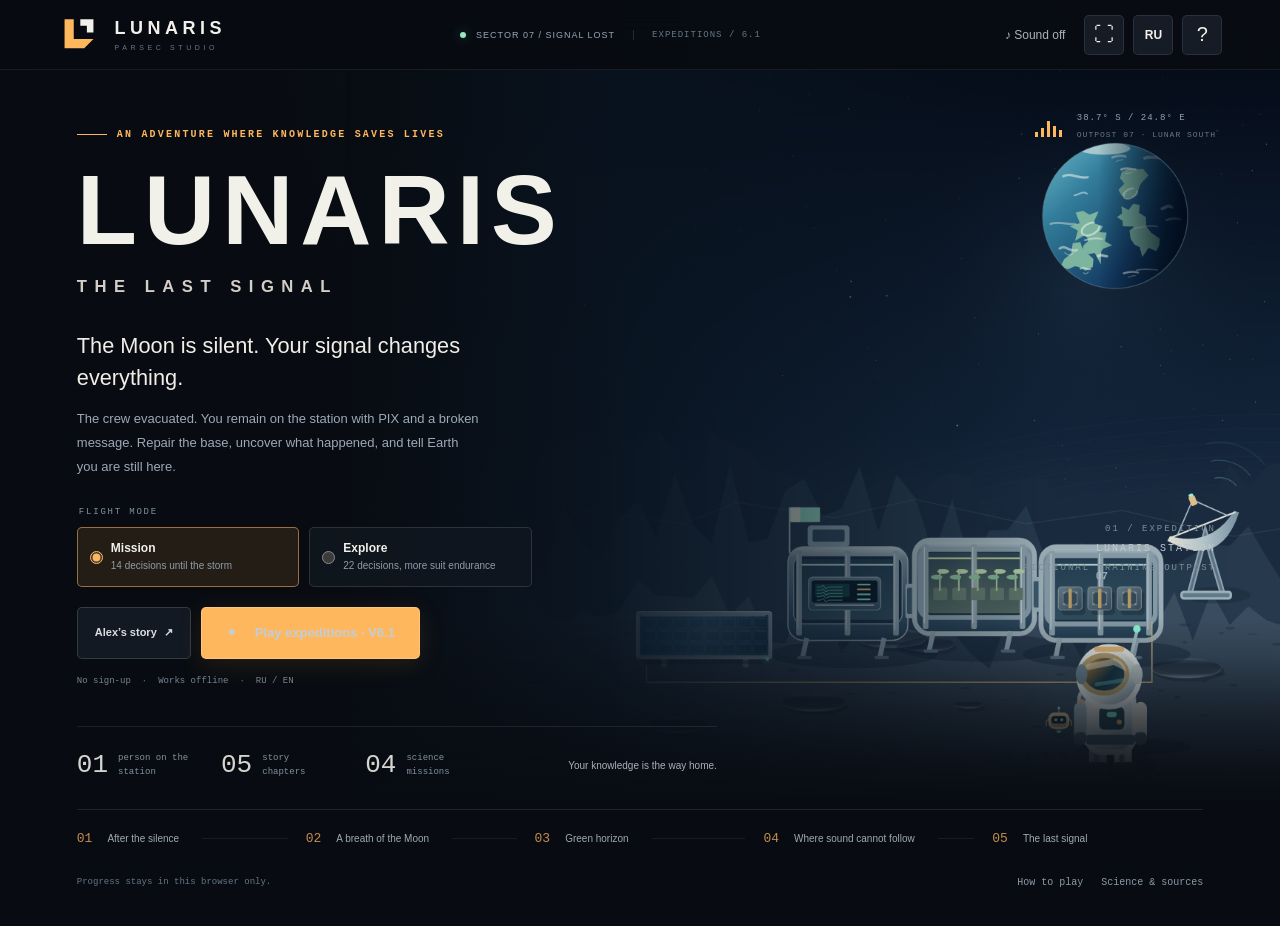
